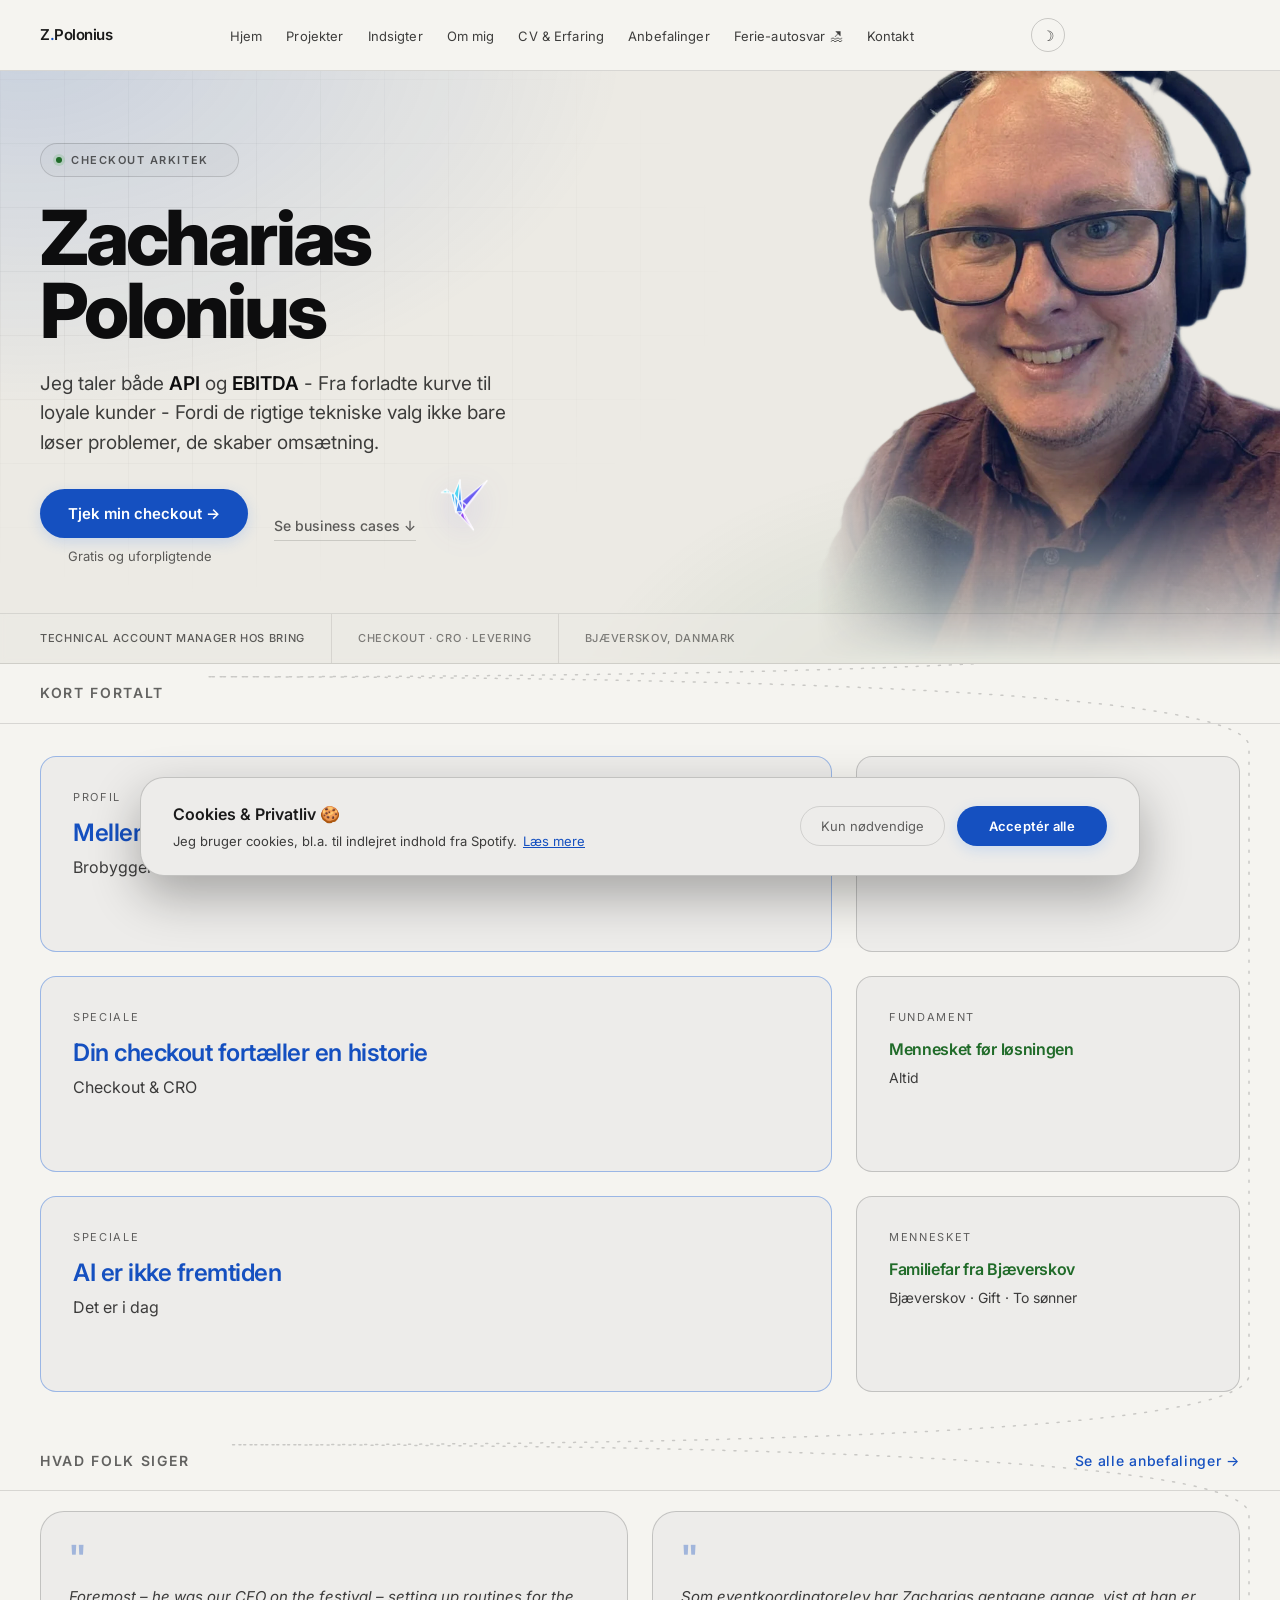
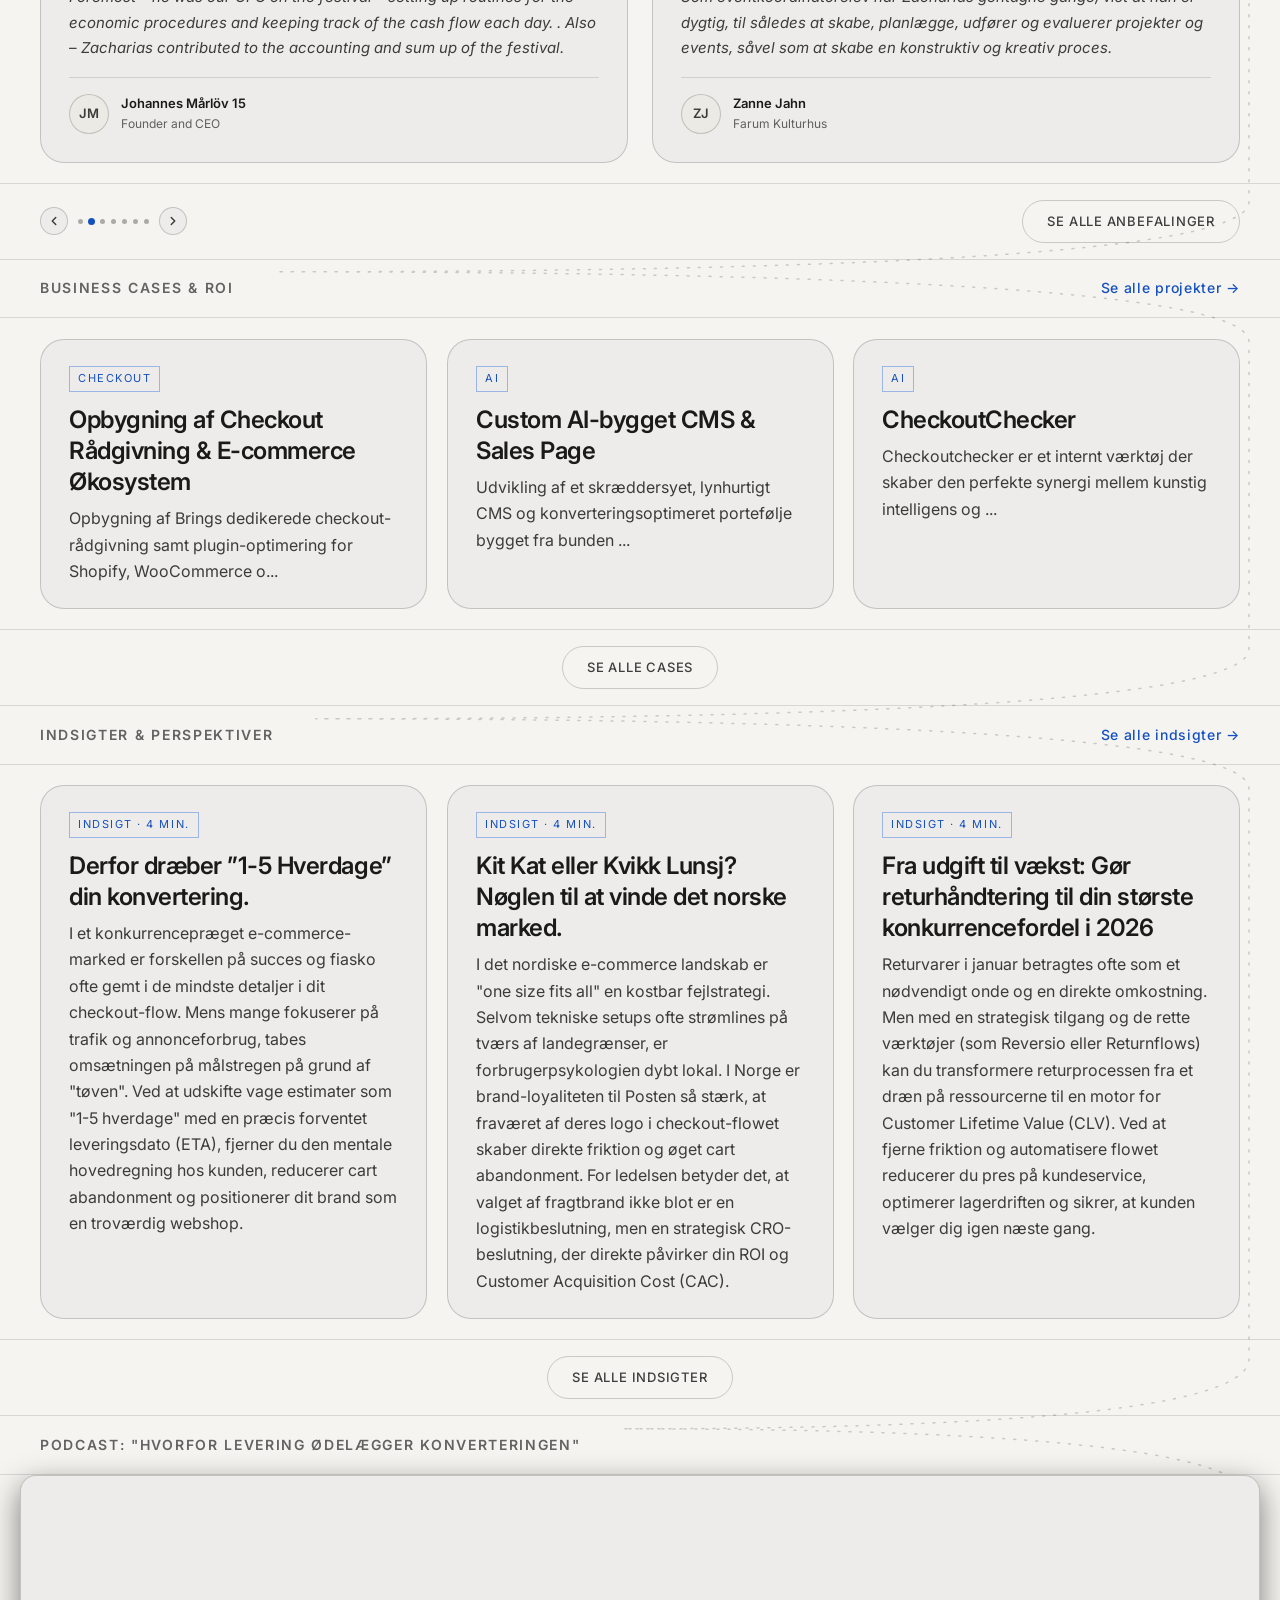
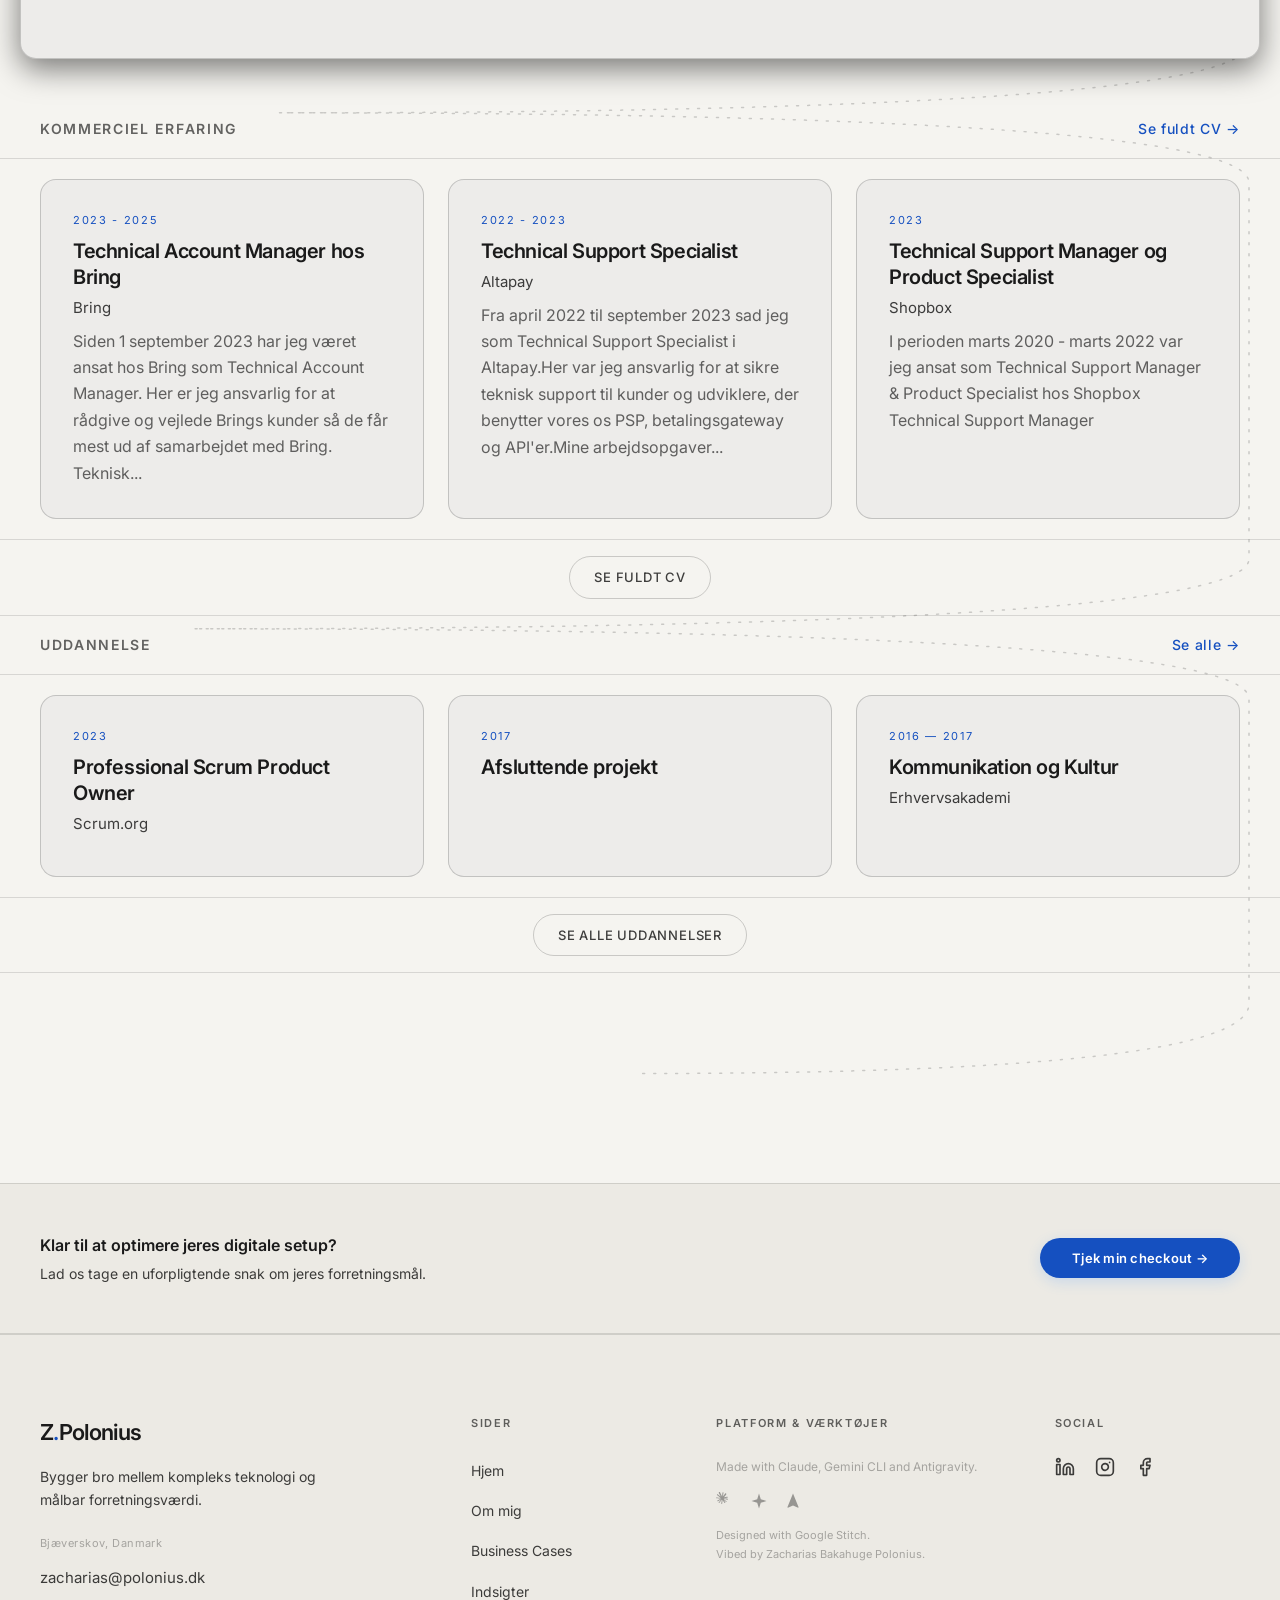
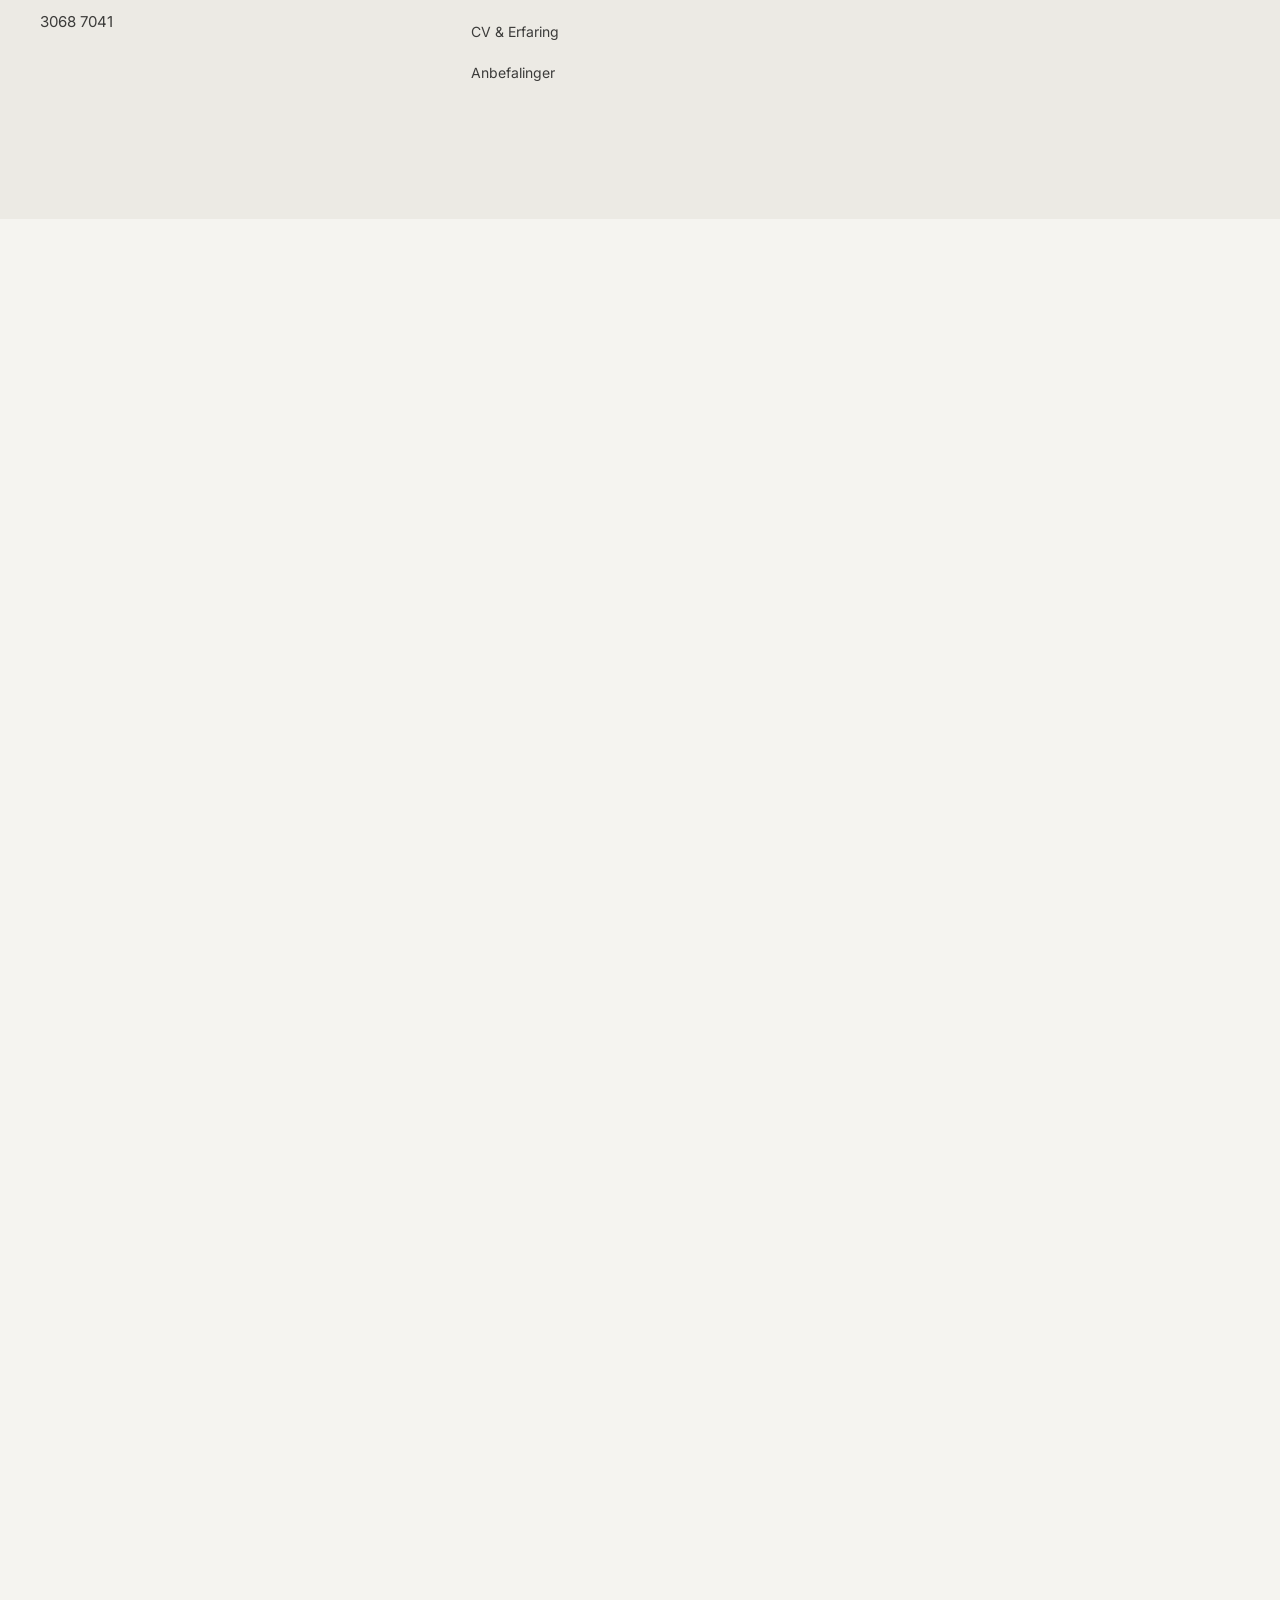
==== index.html @ d99a6f3a "Merge pull request #11 from Zpolonius/ccr-db9994ed-nepshz-roadmap-beslutninger Apply roadmap decisio" ====
<!DOCTYPE html>
<html lang="da">
<head>
  <meta charset="UTF-8">
  <meta name="viewport" content="width=device-width, initial-scale=1.0">
  <meta name="robots" content="index, follow, max-image-preview:large, max-snippet:-1, max-video-preview:-1">
  <title>Zacharias Polonius — Technical Account Manager hos Bring | Checkout-optimering</title>
  <meta name="description" content="Zacharias Polonius er Technical Account Manager hos Bring og specialist i checkout-optimering. Jeg hjælper e-commerce virksomheder med at øge konverteringen gennem data og AI.">

  <!-- Open Graph -->
  <meta property="og:type" content="website">
  <meta property="og:url" content="https://zpolonius.dk/">
  <meta property="og:title" content="Zacharias Polonius — Technical Account Manager hos Bring">
  <meta property="og:description" content="Specialist i checkout-optimering og AI-drevet kundesucces. Se mine business cases og indsigter.">
  <meta property="og:image" content="https://zpolonius.dk/assets/cover.webp">

  <!-- Twitter -->
  <meta name="twitter:card" content="summary_large_image">
  <meta name="twitter:title" content="Zacharias Polonius — Technical Account Manager hos Bring">
  <meta name="twitter:description" content="Specialist i checkout-optimering og AI-drevet kundesucces.">
  <meta name="twitter:image" content="https://zpolonius.dk/assets/cover.webp">
  
  <link rel="canonical" href="https://zpolonius.dk/">

   <!-- Favicons -->
  <link rel="icon" type="image/png" href="/favicon-96x96.png" sizes="96x96" />
  <link rel="icon" type="image/svg+xml" href="/favicon.svg" />
  <link rel="shortcut icon" href="/favicon.ico" />
  <link rel="apple-touch-icon" sizes="180x180" href="/apple-touch-icon.png" />
  <link rel="manifest" href="/site.webmanifest" />

 
  <!-- Structured Data -->
  <script type="application/ld+json">
  {
    "@context": "https://schema.org",
    "@type": "ProfilePage",
    "url": "https://zpolonius.dk/",
    "mainEntity": {
      "@type": "Person",
      "@id": "https://zpolonius.dk/#person",
      "name": "Zacharias Polonius",
      "alternateName": "Zacharias Polonius",
      "url": "https://zpolonius.dk/",
      "jobTitle": "Technical Account Manager",
      "email": "zacharias@polonius.dk",
      "telephone": "+4530687041",
      "description": "Technical Account Manager hos Bring og specialist i checkout-optimering. Bygger bro mellem kompleks teknologi og målbar forretningsværdi og hjælper e-commerce virksomheder med at øge konverteringen gennem data og AI.",
      "image": "https://zpolonius.dk/assets/photo/image-jpeg-edited.jpg",
      "worksFor": {
        "@type": "Organization",
        "name": "Bring",
        "url": "https://www.bring.dk/"
      },
      "address": {
        "@type": "PostalAddress",
        "addressLocality": "Bjæverskov",
        "addressCountry": "DK"
      },
      "nationality": "Danish",
      "knowsLanguage": ["da", "en"],
      "knowsAbout": [
        "Checkout-optimering",
        "Konverteringsoptimering (CRO)",
        "E-commerce",
        "Technical Account Management",
        "AI-drevet kundesucces",
        "Teknisk support",
        "Levering og logistik i e-commerce"
      ],
      "alumniOf": {
        "@type": "EducationalOrganization",
        "name": "Cphbusiness (Copenhagen Business Academy)"
      },
      "sameAs": [
        "https://www.linkedin.com/in/zpolonius/",
        "https://github.com/zpolonius",
        "https://www.instagram.com/zackp91/",
        "https://www.facebook.com/zpolonius"
      ]
    }
  }
  </script>

  <!-- Resource Prioritization -->
  <link rel="preload" href="https://fonts.googleapis.com/css2?family=Inter:wght@400;500;600;700&display=swap" as="style">
  <link rel="preload" href="css/style.css?v=1.3.0" as="style">

  <!-- Preconnect for faster font loading -->
  <link rel="preconnect" href="https://fonts.googleapis.com">
  <link rel="preconnect" href="https://fonts.gstatic.com" crossorigin>
  <link href="https://fonts.googleapis.com/css2?family=Inter:wght@400;500;600;700&display=swap" rel="stylesheet">

  <link rel="stylesheet" href="css/style.css?v=1.3.0">
  <style>
    /* ---- HERO ----
       Fuldbredde-hero med fritlagt portræt. Tekstsøjlen har sit eget felt til
       venstre, og figuren fader ud i en maske ved 24% — derfor er der ingen
       scrim hen over overskriften, og ingen kontrastrisiko i nogen af temaerne.
       Farverne ligger som lokale tokens, så hero'en følger sidens theme-toggle. */
    .hero {
      /* Mørkt tema (default) */
      --hero-ground:  #0c0c0c;
      --hero-ink:     #ffffff;
      --hero-body:    rgba(255,255,255,0.84);
      --hero-muted:   rgba(255,255,255,0.66);
      --hero-faint:   rgba(255,255,255,0.44);
      --hero-line:    rgba(255,255,255,0.08);
      --hero-line-md: rgba(255,255,255,0.14);
      --hero-chip:    rgba(255,255,255,0.03);
      --hero-grid:    rgba(255,255,255,0.05);
      --hero-glow-b:  rgba(59,130,246,0.34);
      --hero-glow-g:  rgba(65,164,71,0.16);
      --hero-veil:    rgba(12,12,12,0.55);
      --hero-figure-filter: none;

      position: relative;
      isolation: isolate;
      overflow: hidden;
      min-height: 556px;
      display: flex;
      flex-direction: column;
      justify-content: center;
      padding: 72px 40px 0;
      background: var(--hero-ground);
      border-bottom: 0.5px solid var(--border);
    }
    [data-theme="light"] .hero {
      --hero-ground:  #eceae4;
      --hero-ink:     #0d0d0e;
      --hero-body:    rgba(0,0,0,0.74);
      --hero-muted:   rgba(0,0,0,0.62);
      --hero-faint:   rgba(0,0,0,0.48);
      --hero-line:    rgba(0,0,0,0.09);
      --hero-line-md: rgba(0,0,0,0.14);
      --hero-chip:    rgba(0,0,0,0.02);
      --hero-grid:    rgba(0,0,0,0.055);
      --hero-glow-b:  rgba(21,80,192,0.16);
      --hero-glow-g:  rgba(32,107,41,0.13);
      --hero-veil:    rgba(236,234,228,0.55);
      --hero-figure-filter: saturate(1.08) contrast(1.02);
    }
    @media (prefers-color-scheme: light) {
      :root:not([data-theme="dark"]) .hero {
        --hero-ground:  #eceae4;
        --hero-ink:     #0d0d0e;
        --hero-body:    rgba(0,0,0,0.74);
        --hero-muted:   rgba(0,0,0,0.62);
        --hero-faint:   rgba(0,0,0,0.48);
        --hero-line:    rgba(0,0,0,0.09);
        --hero-line-md: rgba(0,0,0,0.14);
        --hero-chip:    rgba(0,0,0,0.02);
        --hero-grid:    rgba(0,0,0,0.055);
        --hero-glow-b:  rgba(21,80,192,0.16);
        --hero-glow-g:  rgba(32,107,41,0.13);
        --hero-veil:    rgba(236,234,228,0.55);
        --hero-figure-filter: saturate(1.08) contrast(1.02);
      }
    }

    /* Baggrund: to gradienter + et maskeret gitter. Laget er højere end
       hero'en, så parallax-forskydningen aldrig blotter en kant. */
    .hero-bg {
      position: absolute;
      left: 0; right: 0;
      top: -120px;
      height: calc(100% + 240px);
      z-index: 0;
      pointer-events: none;
      will-change: transform;
    }
    .hero-bg::before {
      content: "";
      position: absolute;
      inset: 0;
      background:
        radial-gradient(1000px 620px at 2% 11%, var(--hero-glow-b), transparent 60%),
        radial-gradient(620px 460px at 74% 96%, var(--hero-glow-g), transparent 62%);
    }
    .hero-bg::after {
      content: "";
      position: absolute;
      inset: 0;
      background-image:
        linear-gradient(var(--hero-grid) 1px, transparent 1px),
        linear-gradient(90deg, var(--hero-grid) 1px, transparent 1px);
      background-size: 64px 64px;
      -webkit-mask-image: radial-gradient(720px 440px at 16% 39%, #000, transparent 74%);
      mask-image: radial-gradient(720px 440px at 16% 39%, #000, transparent 74%);
    }

    /* Figuren: maskeret mod venstre, så teksten aldrig rører ansigtet, og
       blødt opløst mod hero'ens gulv, så busten ikke får en hård underkant. */
    .hero-figure {
      position: absolute;
      right: -2%;
      bottom: 0;
      height: 116%;
      width: auto;
      z-index: 2;
      pointer-events: none;
      user-select: none;
      filter: var(--hero-figure-filter);
      -webkit-mask-image:
        linear-gradient(90deg, transparent 0%, #000 24%),
        linear-gradient(180deg, #000 0%, #000 74%, transparent 99.5%);
      mask-image:
        linear-gradient(90deg, transparent 0%, #000 24%),
        linear-gradient(180deg, #000 0%, #000 74%, transparent 99.5%);
      -webkit-mask-composite: source-in;
      mask-composite: intersect;
    }

    .hero-copy {
      position: relative;
      z-index: 3;
      max-width: min(54%, 640px);
      padding-bottom: 96px;
    }

    /* ---- HERO ENTRÉ-SEKVENS ----
       Hvert element lander forskudt for en filmisk åbning. */
    @keyframes heroIn {
      from { opacity: 0; transform: translateY(22px); }
      to   { opacity: 1; transform: none; }
    }
    .hero-stagger > * {
      opacity: 0;
      animation: heroIn 0.7s cubic-bezier(0.16, 1, 0.3, 1) forwards;
      will-change: opacity, transform;
    }
    .hero-stagger > *:nth-child(1) { animation-delay: 0.10s; }
    .hero-stagger > *:nth-child(2) { animation-delay: 0.22s; }
    .hero-stagger > *:nth-child(3) { animation-delay: 0.34s; }
    .hero-stagger > *:nth-child(4) { animation-delay: 0.46s; }
    .hero-stagger > *:nth-child(5) { animation-delay: 0.58s; }

    /* Eyebrow-pillen er skrivemaskinens plads: grøn prik + de korte roller.
       min-width holder pillens højre kant i ro mens teksten skrives. */
    .hero-eyebrow {
      display: inline-flex;
      align-items: center;
      gap: 9px;
      margin: 0 0 24px;
      font-size: var(--fs-label);
      font-weight: 600;
      letter-spacing: 0.14em;
      text-transform: uppercase;
      color: var(--hero-muted);
      border: 1px solid var(--hero-line-md);
      padding: 7px 15px;
      border-radius: 100px;
      background: var(--hero-chip);
    }
    .hero-eyebrow-dot {
      width: 6px; height: 6px;
      border-radius: 50%;
      background: var(--green);
      flex: none;
      box-shadow: 0 0 0 3px rgba(65,164,71,0.18);
    }
    /* min-width svarer til den bredeste af de korte roller, så pillens højre
       kant står helt i ro mens skrivemaskinen kører. */
    .hero-roles { display: inline-block; min-width: 152px; }
    /* Usynligt tegn: holder pillens linjehøjde, når skrivemaskinen har
       slettet al tekst. Ellers falder pillen sammen, og hele hero'en
       hopper 7px ved hvert rolleskift. */
    .hero-roles::after { content: "\200b"; }

    .hero .hero-name {
      font-size: clamp(38px, 6.4vw, 76px);
      font-weight: 800;
      letter-spacing: -0.042em;
      line-height: 0.96;
      margin: 0 0 22px;
      color: var(--hero-ink);
      text-wrap: balance;
    }
    .hero-pitch {
      font-size: 19px;
      line-height: 1.55;
      color: var(--hero-body);
      margin: 0 0 32px;
      max-width: 40ch;
      text-wrap: pretty;
    }
    .hero-pitch em { font-style: normal; font-weight: 600; color: var(--hero-ink); }

    .hero-actions { display: flex; align-items: center; gap: 26px; flex-wrap: wrap; }
    /* Knap + "Gratis og uforpligtende" lige under den. "Gratis" står her i
       stedet for i knapteksten, så knappen holder sig på én linje ned til 320px. */
    .hero-cta { display: flex; flex-direction: column; align-items: flex-start; gap: 8px; }
    .hero-cta-note { font-size: 13px; color: var(--hero-muted); padding-left: 28px; }
    .hero-btn-primary {
      display: inline-flex;
      align-items: center;
      gap: 10px;
      background: var(--blue-solid);
      color: #fff;
      border: none;
      border-radius: 100px;
      padding: 15px 28px;
      font-size: 15px;
      font-weight: 600;
      font-family: var(--font);
      transition: transform 0.18s ease, background 0.18s ease, box-shadow 0.18s ease;
      box-shadow: 0 4px 14px rgba(59, 130, 246, 0.20);
    }
    .hero-btn-primary:hover {
      background: var(--blue-solid-hover);
      transform: translateY(-1px);
      box-shadow: 0 6px 20px rgba(59, 130, 246, 0.4), 0 0 10px rgba(59, 130, 246, 0.2);
    }
    /* Subtil "breathing" glow der trækker øjet mod den primære handling */
    @media (prefers-reduced-motion: no-preference) {
      @keyframes ctaGlow {
        0%, 100% { box-shadow: 0 4px 14px rgba(59, 130, 246, 0.20); }
        50%      { box-shadow: 0 4px 22px rgba(59, 130, 246, 0.45); }
      }
      .hero-btn-primary { animation: ctaGlow 3.2s ease-in-out infinite; }
    }
    .hero-btn-primary:hover { animation: none; } /* hover-glow overtager */
    .hero-btn-secondary {
      background: transparent;
      color: var(--hero-muted);
      border: none;
      border-bottom: 1px solid var(--hero-line-md);
      border-radius: 0;
      padding: 0 0 3px;
      font-size: 14px;
      font-weight: 500;
      transition: color 0.2s, border-color 0.2s;
    }
    .hero-btn-secondary:hover { color: var(--hero-ink); border-bottom-color: var(--blue); }

    /* Metarækken løber hele vejen ud og figuren står foran den — det giver
       dybde uden at sætte overskriften på spil. Første felt er skrivemaskinens
       andet hjem (de lange roller) og får den plads der er tilovers, så de
       øvrige felter ikke flytter sig mens teksten skrives. */
    .hero-meta {
      position: absolute;
      left: 0; right: 0; bottom: 0;
      z-index: 1;
      display: flex;
      align-items: stretch;
      border-top: 1px solid var(--hero-line);
      font-size: var(--fs-label);
      letter-spacing: 0.06em;
      text-transform: uppercase;
      font-weight: 500;
      color: var(--hero-faint);
      background: var(--hero-veil);
      backdrop-filter: blur(3px);
    }
    .hero-meta span {
      flex: none;
      padding: 16px 26px;
      border-right: 1px solid var(--hero-line);
      white-space: nowrap;
    }
    .hero-meta span:first-child {
      padding-left: 40px;
      color: var(--hero-muted);
    }
    .hero-meta span:last-child { border-right: none; }

    .hero .scroll-hint { bottom: 76px; color: var(--hero-faint); opacity: 1; z-index: 4; }

    /* ---- HERO RESPONSIV ----
       Fire trin: metarækken skæres ned fra højre, tekstsøjlen får hele bredden
       ved 820px, og figuren lægger sig ud i højre kant som et tonet motiv. */
    /* Metarækken skæres ned fra højre efterhånden som bredden forsvinder.
       Det sidste synlige felt får fjernet sin skillelinje, så der ikke står en
       løs lodret streg tilbage midt i rækken. */
    @media (max-width: 1000px) {
      .hero-meta span:nth-child(3) { display: none; }
      .hero-meta span:nth-child(2) { border-right: none; }
    }
    @media (max-width: 560px) {
      .hero-meta span:nth-child(2) { display: none; }
      .hero-meta span:first-child { border-right: none; }
    }
    @media (max-width: 1000px) {
      .hero { padding: 60px 32px 0; min-height: 500px; }
      .hero-copy { max-width: 64%; }
      .hero-figure { right: -8%; height: 110%; }
      .hero-meta span:first-child { padding-left: 32px; }
    }
    @media (max-width: 820px) {
      .hero { padding: 52px 24px 0; min-height: 470px; }
      .hero-copy { max-width: none; padding-bottom: 92px; }
      .hero-pitch { max-width: none; font-size: 18px; }
      .hero .hero-name { letter-spacing: -0.035em; }
      .hero-figure {
        right: -22%;
        height: 98%;
        opacity: 0.32;
        -webkit-mask-image:
          linear-gradient(90deg, transparent 2%, #000 46%),
          linear-gradient(180deg, #000 0%, #000 70%, transparent 99.5%);
        mask-image:
          linear-gradient(90deg, transparent 2%, #000 46%),
          linear-gradient(180deg, #000 0%, #000 70%, transparent 99.5%);
        -webkit-mask-composite: source-in;
        mask-composite: intersect;
      }
      .hero-meta span:first-child { padding-left: 24px; }
    }
    @media (max-width: 560px) {
      .hero { padding: 40px 20px 0; min-height: 0; }
      .hero-copy { padding-bottom: 88px; }
      .hero-eyebrow { font-size: var(--fs-label); letter-spacing: 0.11em; padding: 6px 12px; margin-bottom: 20px; }
      .hero-roles { min-width: 134px; }
      .hero .hero-name { font-size: clamp(34px, 11vw, 46px); line-height: 1; }
      .hero-pitch { font-size: 17px; margin-bottom: 26px; }
      .hero-actions { gap: 18px; }
      .hero-cta { width: 100%; align-items: center; }
      .hero-cta-note { padding-left: 0; }
      .hero-btn-primary { padding: 14px 22px; font-size: 14px; width: 100%; justify-content: center; }
      .hero-btn-secondary { font-size: 13px; }
      /* På telefon er hero'en høj, fordi teksten ombrydes — en højde-baseret
         figur ville fylde hele bredden og lægge ansigtet bag brødteksten.
         Her styres den på bredden i stedet og bliver et tonet motiv i kanten. */
      .hero-figure {
        right: -16%;
        width: 78%;
        height: auto;
        opacity: 0.22;
        -webkit-mask-image:
          linear-gradient(90deg, transparent 10%, #000 72%),
          linear-gradient(180deg, #000 0%, #000 68%, transparent 99.5%);
        mask-image:
          linear-gradient(90deg, transparent 10%, #000 72%),
          linear-gradient(180deg, #000 0%, #000 68%, transparent 99.5%);
        -webkit-mask-composite: source-in;
        mask-composite: intersect;
      }
      .hero-meta span { padding: 14px 20px; font-size: var(--fs-label); }
      .hero .scroll-hint { display: none; }
    }

    /* ---- BENTO ---- */
    /* CSS flyttet til style.css for konsistens */

    /* ---- BENTO DETAIL HERO ---- */
    .detail-panel {
      display: none;
      border-bottom: 0.5px solid var(--border);
      background: var(--bg-card);
    }
    .detail-panel.active { display: block; }
    .detail-inner {
      padding: 36px 40px;
      display: grid;
      grid-template-columns: 1fr 320px;
      gap: 40px;
      align-items: start;
    }
    .detail-tag {
      display: inline-block;
      font-size: var(--fs-label);
      letter-spacing: 0.15em;
      text-transform: uppercase;
      padding: 3px 8px;
      margin-bottom: 14px;
      border: 0.5px solid var(--border-blue);
      color: var(--blue);
    }
    .detail-title {
      font-size: 26px;
      font-weight: 700;
      letter-spacing: -0.03em;
      color: var(--text);
      margin-bottom: 12px;
      line-height: 1.1;
    }
    .detail-desc {
      font-size: 13px;
      color: var(--text-muted);
      line-height: 1.75;
      margin-bottom: 22px;
    }
    .detail-actions { display: flex; gap: 10px; }
    .detail-btn {
      background: var(--blue-solid);
      color: #fff;
      border: none;
      padding: 9px 18px;
      font-size: 12px;
      font-weight: 500;
      transition: background 0.2s;
    }
    .detail-btn:hover { background: var(--blue-solid-hover); }
    .detail-close {
      background: transparent;
      color: var(--text-muted);
      border: 0.5px solid var(--border-md);
      padding: 9px 18px;
      font-size: 12px;
      transition: all 0.2s;
    }
    .detail-close:hover { color: var(--text); border-color: var(--border-md); background: rgba(0,0,0,0.05); }
    .detail-meta { display: flex; flex-direction: column; }
    .detail-row {
      display: flex;
      gap: 12px;
      padding: 12px 0;
      border-bottom: 0.5px solid var(--border);
      align-items: baseline;
    }
    .detail-row:last-child { border-bottom: none; }
    .detail-key {
      font-size: var(--fs-label);
      letter-spacing: 0.1em;
      text-transform: uppercase;
      color: var(--text-faint);
      min-width: 80px;
      flex-shrink: 0;
    }
    .detail-val { font-size: 13px; color: var(--text-muted); line-height: 1.5; }

    /* ---- PROJECTS ---- */
    .proj-grid {
      display: grid;
      grid-template-columns: repeat(3, 1fr);
      gap: 20px;
      padding: 20px 40px;
    }
    .proj-card {
      padding: 0;
      border: 0.5px solid var(--border-md);
      border-radius: var(--radius-lg);
      overflow: hidden;
      background: var(--bg-card);
      transition: all 0.3s cubic-bezier(0.16, 1, 0.3, 1);
      position: relative;
      display: flex;
      flex-direction: column;
    }
    .proj-card:hover {
      transform: translateY(-5px);
      box-shadow: 0 15px 40px rgba(0,0,0,0.2);
      background: rgba(255,255,255,0.05);
    }
    .proj-card-img-wrap {
      width: 100%;
      height: 180px;
      overflow: hidden;
      background: var(--bg-card);
      border-bottom: 0.5px solid var(--border);
    }
    .proj-card-img {
      width: 100%;
      height: 100%;
      object-fit: cover;
      transition: transform 0.5s ease;
    }
    .proj-card:hover .proj-card-img {
      transform: scale(1.05);
    }
    .proj-card-body {
      padding: 24px 28px;
    }
    .proj-tag { margin-bottom: 12px; }
    .proj-title {
      font-size: 24px;
      font-weight: 600;
      color: var(--text);
      letter-spacing: -0.02em;
      margin-bottom: 8px;
      line-height: 1.3;
    }
    .proj-desc {
      font-size: 16px;
      color: var(--text-muted);
      line-height: 1.65;
    }
    .proj-arrow {
      position: absolute;
      bottom: 16px; right: 20px;
      font-size: 14px;
      color: var(--blue);
    }

    /* ---- CV STRIP ---- */
    .cv-strip {
      display: grid;
      grid-template-columns: repeat(3, 1fr);
      gap: 24px;
      padding: 20px 40px;
    }
    .cv-item {
      padding: 32px 32px;
      border: 0.5px solid var(--border-md);
      border-radius: 16px;
      background: var(--bg-card);
      display: block;
      transition: all 0.3s cubic-bezier(0.16, 1, 0.3, 1);
    }
    .cv-item:hover {
      transform: translateY(-4px);
      box-shadow: 0 15px 40px rgba(0,0,0,0.2);
      background: rgba(255,255,255,0.05);
    }
    .cv-year { font-size: var(--fs-label); color: var(--blue); letter-spacing: 0.15em; text-transform: uppercase; margin-bottom: 8px; }
    .cv-role { font-size: 20px; font-weight: 600; color: var(--text); letter-spacing: -0.02em; margin-bottom: 6px; line-height: 1.3; }
    .cv-company { font-size: 15px; color: var(--text-muted); margin-bottom: 8px; }
    .cv-desc { font-size: 16px; color: var(--text-faint); line-height: 1.65; }


    @media (max-width: 768px) {
      html {
        scroll-snap-type: y proximity;
        scroll-padding-top: 60px;
      }
      section, #projectsSection, #cvSection, #recSection, #mediaSection, #blogSection, .footer {
        scroll-snap-align: start;
      }
      .nav-btn { display: none; } /* Skjul kontakt-knap i header på mobil */
      .nav-hamburger { 
        display: flex; 
        color: var(--text); 
        border-color: var(--border-md);
        z-index: 100;
      }
      .nav-right { gap: 12px; }

      /* 1-COLUMN LAYOUTS FOR PROJECTS */
      .proj-grid {
        grid-template-columns: 1fr;
        gap: 16px;
        padding: 20px;
      }
      .proj-card {
        border-radius: 16px;
        border: 0.5px solid var(--border-md);
        background: var(--bg-card);
      }
      .cv-strip {
        grid-template-columns: 1fr;
        margin: 0; /* style.css' mobil-"bleed" (-20px) stak ud over skærmkanten her */
      }
      .cv-item {
        border-right: none;
      }
      .proj-card-img-wrap { height: 220px; }
    }

    /* ---- SCROLL HINT ---- */
    .scroll-hint {
      position: absolute;
      bottom: 24px;
      left: 50%;
      transform: translateX(-50%);
      display: flex;
      flex-direction: column;
      align-items: center;
      gap: 8px;
      color: #fff;
      opacity: 0.6;
      animation: bounce 2s infinite;
      pointer-events: none;
      z-index: 10;
    }
    .scroll-hint-line { width: 1px; height: 30px; background: currentColor; }
    @keyframes fadeUp {
      from { opacity: 0; transform: translateY(8px); }
      to   { opacity: 1; transform: translateY(0); }
    }
    .fade-up   { animation: fadeUp 0.5s ease forwards; will-change: opacity, transform; }
    .rec-grid {
      display: grid;
      grid-template-columns: repeat(2, 1fr);
      gap: 24px;
      padding: 20px 40px;
      transition: opacity 0.25s ease;
    }
    .rec-nav { display: flex; align-items: center; gap: 10px; }
    .rec-nav-arrow {
      width: 28px; height: 28px;
      border-radius: 50%;
      border: 0.5px solid var(--border-md);
      background: var(--bg-card);
      color: var(--text-muted);
      display: flex; align-items: center; justify-content: center;
      cursor: pointer;
      transition: all 0.2s;
      flex-shrink: 0;
    }
    .rec-nav-arrow:hover { border-color: var(--blue); color: var(--blue); }
    .rec-dots { display: flex; gap: 6px; align-items: center; }
    .rec-dot {
      width: 5px; height: 5px;
      border-radius: 50%;
      background: var(--text-ghost);
      cursor: pointer;
      transition: all 0.2s;
    }
    .rec-dot.active { background: var(--blue); transform: scale(1.4); }
    .rec-card {
      background: var(--bg-card);
      border: 0.5px solid var(--border-md);
      border-radius: var(--radius-lg);
      padding: 28px;
      display: flex;
      flex-direction: column;
      gap: 16px;
      transition: all 0.3s cubic-bezier(0.16, 1, 0.3, 1);
      text-decoration: none;
    }
    .rec-card:hover {
      transform: translateY(-4px);
      box-shadow: 0 15px 40px rgba(0,0,0,0.15);
      border-color: var(--border-blue);
    }
    .rec-card-mark {
      font-size: 36px;
      color: var(--blue);
      font-weight: 700;
      line-height: 1;
      opacity: 0.35;
      margin-bottom: -8px;
    }
    .rec-card-quote {
      font-size: 15px;
      color: var(--text-muted);
      font-style: italic;
      line-height: 1.7;
      flex: 1;
      display: -webkit-box;
      -webkit-line-clamp: 5;
      -webkit-box-orient: vertical;
      overflow: hidden;
    }
    .rec-card-person {
      display: flex;
      align-items: center;
      gap: 12px;
      padding-top: 16px;
      border-top: 0.5px solid var(--border);
    }
    .rec-card-avatar {
      width: 40px; height: 40px;
      border-radius: 50%;
      object-fit: cover;
      flex-shrink: 0;
      border: 1.5px solid var(--border-md);
    }
    .rec-card-avatar-fallback {
      width: 40px; height: 40px;
      border-radius: 50%;
      background: var(--bg-deep);
      border: 1.5px solid var(--border-md);
      display: flex; align-items: center; justify-content: center;
      font-size: 13px; font-weight: 600; color: var(--text-muted);
      flex-shrink: 0;
    }
    .rec-card-name {
      font-size: 13px;
      font-weight: 600;
      color: var(--text);
      line-height: 1.3;
    }
    .rec-card-role {
      font-size: 12px;
      color: var(--text-faint);
      margin-top: 2px;
    }
    @media (max-width: 768px) {
      .rec-grid {
        grid-template-columns: 1fr;
        padding: 20px;
        gap: 16px;
        margin: 0; /* se .cv-strip: forsiden har ingen 20px-padding at "bleede" ud af */
      }
    }

    /* ---- CTA ---- */    .cta-bar {
      display: flex;
      align-items: center;
      justify-content: space-between;
      padding: 32px 40px;
      border-bottom: 0.5px solid var(--border);
    }
    .cta-text { font-size: 14px; color: var(--text-muted); line-height: 1.6; max-width: 480px; }
    .cta-text strong { color: var(--text); font-weight: 500; }
  </style>
</head>
<body>

  <!-- SHARED WIDGETS -->
  <header id="global-header"></header>
  <div id="global-menu"></div>
  <div id="global-contact"></div>
  <nav id="global-bottom-nav"></nav>
  <div id="global-floating-cta"></div>

  <!-- HERO -->
  <main>
  <section class="hero">
    <div class="hero-bg" aria-hidden="true"></div>
    <!-- Figuren er dekorativ: navnet står i <h1> ved siden af, så et alt-tekst
         her ville få skærmlæsere til at læse det to gange. -->
    <img
      class="hero-figure"
      src="assets/figure.webp"
      alt=""
      aria-hidden="true"
      width="818"
      height="1150"
      fetchpriority="high"
      decoding="async"
    />
    <div class="hero-copy">
      <div class="hero-stagger">
        <p class="hero-eyebrow">
          <span class="hero-eyebrow-dot" aria-hidden="true"></span>
          <span class="hero-roles">Checkout Arkitekt</span>
        </p>
        <h1 class="hero-name" id="heroName">Zacharias<br>Polonius</h1>
        <p class="hero-pitch">Jeg taler både <em>API</em> og <em>EBITDA</em> — fra forladte kurve til loyale kunder, fordi de rigtige tekniske valg ikke bare løser problemer, de skaber omsætning.</p>
        <div class="hero-actions">
          <div class="hero-cta">
            <button class="hero-btn-primary" data-contact>Tjek min checkout →</button>
            <span class="hero-cta-note">Gratis og uforpligtende</span>
          </div>
          <a href="#projectsSection" class="hero-btn-secondary">Se business cases ↓</a>
        </div>
      </div>
    </div>
    <div class="scroll-hint" aria-hidden="true">
      <div class="scroll-hint-line"></div>
    </div>
    <div class="hero-meta">
      <span>Technical Account Manager hos Bring</span>
      <span>Checkout · CRO · Levering</span>
      <span>Bjæverskov, Danmark</span>
    </div>
  </section>

  <!-- BENTO GRID — synlig H2 over profilkortene (roadmap N3) -->
  <section class="bento-section" aria-labelledby="bentoTitle">
  <div class="section-header"><h2 class="section-title" id="bentoTitle">Kort fortalt</h2></div>
  <div class="bento-grid" id="bentoGrid">
    <div class="bento-cell" style="height: 180px; background: var(--bg-card); opacity: 0.5;"></div>
    <div class="bento-cell" style="height: 180px; background: var(--bg-card); opacity: 0.5;"></div>
    <div class="bento-cell" style="height: 180px; background: var(--bg-card); opacity: 0.5;"></div>
  </div>
  </section>

  <!-- ANBEFALINGER -->
  <div id="recSection" style="min-height: 300px;" data-reveal>
    <div class="section-header">
      <h2 class="section-title">Hvad folk siger</h2>
      <a href="recommendations" class="section-link">Se alle anbefalinger →</a>
    </div>
    <div class="rec-grid" id="recGrid">
      <div class="rec-card" style="height: 200px; opacity: 0.3;"></div>
      <div class="rec-card" style="height: 200px; opacity: 0.3;"></div>
    </div>
    <div class="section-footer" style="justify-content:space-between; gap:16px;">
      <div class="rec-nav">
        <button class="rec-nav-arrow" id="recPrev" aria-label="Forrige">
          <svg width="14" height="14" viewBox="0 0 24 24" fill="none" stroke="currentColor" stroke-width="2.5" stroke-linecap="round" stroke-linejoin="round"><path d="M15 18l-6-6 6-6"/></svg>
        </button>
        <div class="rec-dots" id="recDots"></div>
        <button class="rec-nav-arrow" id="recNext" aria-label="Næste">
          <svg width="14" height="14" viewBox="0 0 24 24" fill="none" stroke="currentColor" stroke-width="2.5" stroke-linecap="round" stroke-linejoin="round"><path d="M9 18l6-6-6-6"/></svg>
        </button>
      </div>
      <a href="recommendations" class="btn-outline">Se alle anbefalinger</a>
    </div>
  </div>

  <!-- PROJEKTER -->
  <div id="projectsSection">
    <div class="section-header" data-reveal>
      <h2 class="section-title">Business Cases & ROI</h2>
      <a href="projects" class="section-link">Se alle projekter →</a>
    </div>
    <div class="proj-grid" id="featuredProjects" data-reveal-stagger>
      <!-- Rendered dynamically -->
    </div>
    <div class="section-footer">
      <a href="projects" class="btn-outline">Se alle cases</a>
    </div>
  </div>

  <!-- INDSIGTER (BLOG) -->
  <div id="blogSection">
    <div class="section-header" data-reveal>
      <h2 class="section-title">Indsigter & Perspektiver</h2>
      <a href="insights" class="section-link">Se alle indsigter →</a>
    </div>
    <div class="proj-grid" id="blogGrid" data-reveal-stagger>
      <!-- Udfyldes af JS -->
    </div>
    <div class="section-footer">
      <a href="insights" class="btn-outline">Se alle indsigter</a>
    </div>
  </div>

  <!-- PODCAST / INDSIGTER -->
  <div id="mediaSection" data-reveal>
    <div class="section-header">
      <h2 class="section-title">Podcast: "Hvorfor levering ødelægger konverteringen"</h2>
    </div>
    <div class="media-container" style="background: var(--bg-card); border: 0.5px solid var(--border-md); padding: 16px; border-radius: 16px; box-shadow: 0 10px 30px rgba(0,0,0,0.5); margin: 0 20px 40px 20px; transition: border-color 0.3s; min-height: 184px;">
      <div class="deferred-content" data-type="spotify" data-src="https://open.spotify.com/embed/episode/1IMoB5xodoIzsVIgDosrv0?utm_source=generator&theme=0" data-title="Spotify Podcast Episode: Vibe Coding & AI">
        <!-- Injected by JS -->
      </div>
    </div>
  </div>

  <!-- CV STRIP -->
  <div id="cvSection">
    <div class="section-header">
      <h2 class="section-title">Kommerciel Erfaring</h2>
      <a href="cv" class="section-link">Se fuldt CV →</a>
      </div>
      <div class="cv-strip" id="featuredExperience" data-reveal-stagger>
      <!-- Rendered dynamically -->
      </div>
      <div class="section-footer">
      <a href="cv" class="btn-outline">Se fuldt CV</a>
    </div>
  </div>

  <!-- UDDANNELSE -->
  <div id="eduSection" style="display:none;">
    <div class="section-header">
      <h2 class="section-title">Uddannelse</h2>
      <a href="cv" class="section-link">Se alle →</a>
    </div>
    <div class="cv-strip" id="featuredEducation">
      <!-- Rendered dynamically -->
    </div>
    <div class="section-footer">
      <a href="cv" class="btn-outline">Se alle uddannelser</a>
    </div>
  </div>

  <!-- FRIVILLIGT ARBEJDE -->
  <div id="volSection" style="display:none;">
    <div class="section-header">
      <h2 class="section-title">Frivilligt arbejde</h2>
      <a href="projects" class="section-link">Se alle →</a>
    </div>
    <div class="cv-strip" id="featuredVolunteer">
      <!-- Rendered dynamically -->
    </div>
    <div class="section-footer">
      <a href="projects" class="btn-outline">Se alt frivilligt arbejde</a>
    </div>
  </div>
  </main>

  <!-- CENTRAL CTA BAR -->
  <div id="global-cta-bar"></div>

  <!-- SHARED FOOTER -->
  <footer id="global-footer" class="footer"></footer>

  <script src="https://cdnjs.cloudflare.com/ajax/libs/vanilla-tilt/1.8.0/vanilla-tilt.min.js"></script>
  <script src="js/main.js?v=1.3.0"></script>
  <script src="js/origami.js?v=1.0.2"></script>
  <script>
    // Sikkerheds-funktioner
    function esc(str) {
      if (!str) return '';
      const div = document.createElement('div');
      div.textContent = str;
      return div.innerHTML;
    }

    function stripHtml(html) {
      if (!html) return '';
      const div = document.createElement('div');
      div.innerHTML = html;
      return div.textContent || div.innerText || "";
    }

    // Load dynamic content
    loadContentData().then(data => {
      if (!data) return;

      // Hero
      if (data.hero) {
        const h = data.hero;
        const name = h.name || data.site.name || 'Zacharias Polonius';
        document.getElementById('heroName').innerHTML = name.replace(' ', '<br>');
        
        // Skrivemaskinen kører ét sted: eyebrow-pillen. Kun de korte roller
        // ruller, så pillens bredde ligger fast — lange sætninger ville få den
        // til at springe fra 150 til 520px ved hvert skift.
        const roles = (h.role || '').split('|').map(r => r.trim()).filter(Boolean);
        const pillRoles = roles.filter(r => r.length <= 24);

        const rolePill = document.querySelector('.hero-roles');
        if (rolePill) {
          if (pillRoles.length > 1)        initTypewriter(rolePill, pillRoles);
          else if (pillRoles.length === 1) rolePill.textContent = pillRoles[0];
          else if (roles.length > 1)       initTypewriter(rolePill, roles);
          else if (h.status)               rolePill.textContent = h.status;
        }

        // API og EBITDA fremhæves — det er selve pointen i sætningen.
        const pitch = document.querySelector('.hero-pitch');
        if (pitch && h.intro) {
          pitch.innerHTML = esc(h.intro).replace(/\b(API|EBITDA)\b/g, '<em>$1</em>');
        }

        // Admin kan pege hero-figuren et andet sted hen, men det gamle brede
        // coverfoto duer ikke som fritlagt figur — det ignoreres, så en live
        // content.json fra før denne hero ikke ødelægger billedet. Src sættes
        // kun hvis den faktisk ændrer sig, ellers blinker figuren væk et øjeblik.
        const LEGACY_COVER = 'assets/cover.webp';
        const heroFigure = document.querySelector('.hero-figure');
        if (heroFigure && h.cover && h.cover !== LEGACY_COVER &&
            !heroFigure.getAttribute('src').endsWith(h.cover)) {
          heroFigure.src = h.cover;
        }
      }

      // Bento Grid
      const bentoGrid = document.getElementById('bentoGrid');
      if (bentoGrid) {
        const items = data.bento || [];
        bentoGrid.innerHTML = items.map((b, idx) => `
          <div class="bento-cell fade-up fade-up-${idx+1} ${b.accent && b.accent !== 'none' ? 'accent-' + b.accent : ''}${b.featured ? ' bento-featured' : ''}" tabindex="0" role="button" aria-expanded="false">
            <div class="cell-label">${esc(b.label)}</div>
            <h3 class="cell-title">${esc(b.value)}</h3>
            <div class="cell-sub">${esc(b.sub)}</div>
            <div class="cell-desc">${esc(b.desc)}</div>
            <span class="cell-arrow">${esc(b.cta || 'Læs mere →')}</span>
          </div>
        `).join('');
        
        bentoGrid.querySelectorAll('.bento-cell').forEach(el => {
          const toggle = () => {
            const open = el.classList.toggle('expanded');
            el.setAttribute('aria-expanded', open ? 'true' : 'false');
          };
          el.addEventListener('click', toggle);
          el.addEventListener('keydown', e => {
            if (e.key === 'Enter' || e.key === ' ') { e.preventDefault(); toggle(); }
          });
        });
      }

      // Projects
      const projGrid = document.getElementById('featuredProjects');
      if (projGrid) {
        const latestProj = (data.projects || []).filter(p => p.visible !== false).slice(0, 3);
        const catLabels = { ai:'AI', checkout:'Checkout', konvertering:'Konvertering', work:'Arbejde', volunteer:'Frivillig' };
        const catClass  = { ai:'tag-ai', checkout:'tag-ai', konvertering:'tag-ai', work:'tag-work', volunteer:'tag-vol' };

        projGrid.innerHTML = latestProj.map(p => `
          <a href="projects/${p.id}" class="proj-card">
            ${p.cover ? `
              <div class="proj-card-img-wrap">
                <img src="${p.cover}" alt="${esc(p.cover_alt||p.title)}" class="proj-card-img" style="object-position: ${p.cover_pos || 'center center'}" loading="lazy" onerror="this.parentElement.style.display='none'">
              </div>
            ` : ''}
            <div class="proj-card-body">
              <div class="tag ${catClass[p.category]||''} proj-tag">${esc(catLabels[p.category]||p.tag||p.category)}</div>
              <div class="proj-title">${esc(p.title)}</div>
              <p class="proj-desc">${esc(stripHtml(p.desc || '').slice(0, 100))}${p.desc && stripHtml(p.desc).length > 100 ? '...' : ''}</p>
              <span class="proj-arrow">Se case →</span>
            </div>
          </a>
        `).join('');
      }

      // Blog/Insights
      const blogSec = document.getElementById('blogSection');
      const blogGridEl = document.getElementById('blogGrid');
      if (blogGridEl) {
        const arts = (data.articles || []).filter(a => a.visible !== false).reverse().slice(0, 3);
        if (arts.length > 0) {
          blogSec.style.display = 'block';
          blogGridEl.innerHTML = arts.map(a => `
            <a href="insights/${a.id}" class="proj-card">
              ${a.cover ? `
                <div class="proj-card-img-wrap">
                  <img src="${a.cover}" alt="${esc(a.title)}" class="proj-card-img" style="object-position: ${a.cover_pos || 'center center'}" loading="lazy" onerror="this.parentElement.style.display='none'">
                </div>
              ` : ''}
              <div class="proj-card-body">
                <div class="tag tag-ai proj-tag" style="margin-bottom: 12px;">
                  ${esc(a.tag || a.category || 'Indsigt')}
                  ${a.reading_time ? ` · ${a.reading_time} min.` : (a.body ? ` · ${getReadingTime(a.body)} min.` : '')}
                </div>
                <div class="proj-title">${esc(a.title)}</div>
                <p class="proj-desc">${esc(a.excerpt || '')}</p>
                <span class="proj-arrow">Læs artikel →</span>
              </div>
            </a>
          `).join('');
        } else {
          blogSec.style.display = 'none';
        }
      }

      // CV Experience
      const expGrid = document.getElementById('featuredExperience');
      if (expGrid) {
        const latestJobs = (data.cv?.jobs || []).filter(j => j.visible !== false && j.category !== 'volunteer').slice(0, 3);
        expGrid.innerHTML = latestJobs.map(j => `
          <a href="cv/${j.id}" class="cv-item">
            <div class="cv-year">${esc(j.period)}</div>
            <div class="cv-role">${esc(j.role)}</div>
            <div class="cv-company">${esc(j.company)}</div>
            <p class="cv-desc">${esc(j.desc || '')}</p>
          </a>
        `).join('');
      }

      // Education
      const eduSec = document.getElementById('eduSection');
      const eduGrid = document.getElementById('featuredEducation');
      if (eduGrid) {
        const latestEdu = (data.cv?.education || []).filter(e => e.visible !== false).slice(0, 3);
        if (latestEdu.length > 0) {
          eduSec.style.display = 'block';
          eduGrid.innerHTML = latestEdu.map(e => `
            <a href="cv/${e.id}" class="cv-item">
              <div class="cv-year">${esc(e.period)}</div>
              <div class="cv-role">${esc(e.title)}</div>
              <div class="cv-company">${esc(e.institution)}</div>
            </a>
          `).join('');
        }
      }

      // Volunteer
      const volSec = document.getElementById('volSection');
      const volGrid = document.getElementById('featuredVolunteer');
      if (volGrid) {
        const latestVol = (data.projects || []).filter(p => p.category === 'volunteer' && p.visible !== false).slice(0, 3);
        if (latestVol.length > 0) {
          volSec.style.display = 'block';
          volGrid.innerHTML = latestVol.map(v => `
            <a href="projects/${v.id}" class="cv-item">
              <div class="cv-year">${esc(v.period || '')}</div>
              <div class="cv-role">${esc(v.title)}</div>
              <div class="cv-company">${esc(v.tag || 'Frivillig')}</div>
            </a>
          `).join('');
        }
      }

      // Anbefalinger grid med auto-rotation
      const recGrid = document.getElementById('recGrid');
      const recDotsEl = document.getElementById('recDots');
      if (recGrid) {
        const recs = (data.cv?.recommendations || []).filter(r => r.visible !== false);
        if (recs.length === 0) { document.getElementById('recSection').style.display = 'none'; return; }

        let recIdx = 0;
        let recTimer;

        const buildCard = r => {
          const raw = (r.intro || r.text || '').replace(/<[^>]+>/g, '').trim();
          const initials = (r.name || '?').split(' ').map(w => w[0]).slice(0, 2).join('');
          const avatar = r.photo
            ? `<img src="${esc(r.photo)}" alt="${esc(r.name)}" class="rec-card-avatar" style="object-position:${r.photo_pos||'center center'}" onerror="this.outerHTML='<div class=rec-card-avatar-fallback>${esc(initials)}</div>'">`
            : `<div class="rec-card-avatar-fallback">${esc(initials)}</div>`;
          return `
            <a href="recommendations/${esc(r.id)}" class="rec-card">
              <div class="rec-card-mark">"</div>
              <div class="rec-card-quote">${esc(raw)}</div>
              <div class="rec-card-person">
                ${avatar}
                <div>
                  <div class="rec-card-name">${esc(r.name)}</div>
                  <div class="rec-card-role">${esc(r.role)}</div>
                </div>
              </div>
            </a>`;
        };

        const goTo = idx => {
          recIdx = ((idx % recs.length) + recs.length) % recs.length;
          recGrid.style.opacity = '0';
          setTimeout(() => {
            const a = recs[recIdx];
            const b = recs[(recIdx + 1) % recs.length];
            recGrid.innerHTML = buildCard(a) + (recs.length > 1 ? buildCard(b) : '');
            recGrid.style.opacity = '1';
          }, 220);
          recDotsEl?.querySelectorAll('.rec-dot').forEach((d, i) => d.classList.toggle('active', i === recIdx));
        };

        const startTimer = () => { recTimer = setInterval(() => goTo(recIdx + 1), 5000); };
        const resetTimer = () => { clearInterval(recTimer); startTimer(); };

        // Dots (een per anbefaling)
        if (recDotsEl && recs.length > 2) {
          recDotsEl.innerHTML = recs.map((_, i) =>
            `<div class="rec-dot${i === 0 ? ' active' : ''}" data-i="${i}"></div>`
          ).join('');
          recDotsEl.addEventListener('click', e => {
            const dot = e.target.closest('.rec-dot');
            if (dot) { goTo(+dot.dataset.i); resetTimer(); }
          });
        }

        document.getElementById('recPrev')?.addEventListener('click', () => { goTo(recIdx - 1); resetTimer(); });
        document.getElementById('recNext')?.addEventListener('click', () => { goTo(recIdx + 1); resetTimer(); });

        recGrid.addEventListener('mouseenter', () => clearInterval(recTimer));
        recGrid.addEventListener('mouseleave', startTimer);

        goTo(0);
        startTimer();
      }
    })
    .finally(() => {
      // Init scroll-reveal FØRST når det dynamiske indhold er renderet,
      // så observeren måler korrekte positioner (ikke tomme grids).
      if (window.initScrollReveal) window.initScrollReveal();
    });



  </script>
</body>
</html>
---- css/style.css ----
/* ============================================
   Z. POLONIUS — MIDNIGHT KINETIC DESIGN SYSTEM
   Light/Dark mode support
   ============================================ */


/* ---- DARK MODE (default) ---- */
:root {
  --bg:           #131313;
  --bg-deep:      #0c0c0c;
  --bg-card:      #0f0f0f;
  --bg-nav:       rgba(19,19,19,0.95);
  --border:       rgba(255,255,255,0.08);
  --border-md:    rgba(255,255,255,0.12);
  --border-blue:  rgba(65,143,255,0.35);
  --border-green: rgba(65,164,71,0.35);
  --text:         #e8e8e8;
  --text-muted:   rgba(255,255,255,0.75);
  --text-faint:   rgba(255,255,255,0.65);
  --text-ghost:   rgba(255,255,255,0.55);
  --blue:         #3b82f6;
  /* Fyld bag hvid tekst (knapper). --blue er for lys til det i mørkt tema
     (3,68:1), men skal blive som den er, fordi den også er tekstfarve på
     mørk baggrund (5,05:1). Derfor et separat token. WCAG AA: >= 4,5:1. */
  --blue-solid:       #2563eb; /* hvid tekst: 5,17:1 */
  --blue-solid-hover: #1d4ed8; /* hvid tekst: 6,70:1 */
  --green:        #41A447;
  --font:         'Inter', system-ui, -apple-system, Segoe UI, Roboto, Helvetica, Arial, sans-serif;
  --overlay-bg:   rgba(8,8,8,0.92);

  /* ---- ORIGAMI-TRANE ---- */
  --origami-a:    #8b3ff1;
  /* Tekst på sedlen (lyst papir). --origami-a giver kun 4,44:1 dér. */
  --origami-ink:  #7c3aed; /* 4,92:1 på --paper */
  --origami-b:    #46d2f2;
  --origami-glow: rgba(110,92,240,0.35);
  --paper:        #efedf7;
  --paper-ink:    #17151f;

  /* ---- TYPOGRAFI ----
     Alle labels i versaler (PROFIL, SIDER, KONTAKT …) bruger samme størrelse.
     11px er mindstestørrelsen: 9px versaler var under læsegrænsen (roadmap S1). */
  --fs-label:     11px;

  /* ---- RADIUS TOKENS ---- */
  --radius-pill:  100px;
  --radius-lg:    24px;
  --radius-md:    12px;
  --radius-sm:    6px;
}

/* ---- LIGHT MODE ---- */
[data-theme="light"] {
  --bg:           #f5f4f0;
  --bg-deep:      #eceae4;
  --bg-card:      #edecea;
  --bg-nav:       rgba(245,244,240,0.95);
  --border:       rgba(0,0,0,0.12);
  --border-md:    rgba(0,0,0,0.18);
  --border-blue:  rgba(28,100,220,0.4);
  --border-green: rgba(40,130,50,0.4);
  --text:         #1a1a1a;
  --text-muted:   rgba(0,0,0,0.75);
  --text-faint:   rgba(0,0,0,0.60);
  --text-ghost:   rgba(0,0,0,0.30);
  --blue:         #1550c0;
  --blue-solid:       #1550c0; /* hvid tekst: 7,14:1 */
  --blue-solid-hover: #1d4ed8; /* hvid tekst: 6,70:1 */
  --green:        #206b29;
  --overlay-bg:   rgba(20,20,20,0.75);
  --origami-a:    #7a2fe0;
  --origami-ink:  #7a2fe0; /* 6,34:1 på --paper */
  --origami-b:    #1f9fd0;
  --origami-glow: rgba(90,70,220,0.22);
  --paper:        #ffffff;
  --paper-ink:    #17151f;
}

/* ---- OS PREFERENCE (if no manual override) ---- */
@media (prefers-color-scheme: light) {
  :root:not([data-theme="dark"]) {
    --bg:           #f5f4f0;
    --bg-deep:      #eceae4;
    --bg-card:      #edecea;
    --bg-nav:       rgba(245,244,240,0.95);
    --border:       rgba(0,0,0,0.12);
    --border-md:    rgba(0,0,0,0.18);
    --border-blue:  rgba(28,100,220,0.4);
    --border-green: rgba(40,130,50,0.4);
    --text:         #1a1a1a;
    --text-muted:   rgba(0,0,0,0.75);
    --text-faint:   rgba(0,0,0,0.60);
    --text-ghost:   rgba(0,0,0,0.30);
    --blue:         #1550c0;
    --blue-solid:       #1550c0;
    --blue-solid-hover: #1d4ed8;
    --green:        #206b29;
    --overlay-bg:   rgba(20,20,20,0.75);
    --origami-a:    #7a2fe0;
    --origami-ink:  #7a2fe0;
    --origami-b:    #1f9fd0;
    --origami-glow: rgba(90,70,220,0.22);
    --paper:        #ffffff;
    --paper-ink:    #17151f;
  }
}

/* ---- RESET ---- */
*, *::before, *::after { margin: 0; padding: 0; box-sizing: border-box; }
html { scroll-behavior: smooth; }
body {
  background: var(--bg);
  color: var(--text);
  font-family: var(--font);
  font-size: 16px;
  line-height: 1.6;
  -webkit-font-smoothing: antialiased;
  transition: background 0.3s ease, color 0.3s ease;
}

/* ---- SKIP-LINK (WCAG 2.4.1) ----
   Skubbet ud af skærmen (ikke display:none, så det stadig kan fokuseres)
   og glider ind ved første Tab. Oprettes af initSkipLink() i main.js. */
.skip-link {
  position: fixed;
  top: 12px;
  left: 12px;
  z-index: 10000; /* over cookiebanner (9999) og kontaktvindue */
  padding: 12px 20px;
  background: var(--blue-solid);
  color: #fff;
  font-size: 14px;
  font-weight: 600;
  border-radius: var(--radius-pill);
  transform: translateY(calc(-100% - 24px));
  transition: transform 0.15s ease;
}
.skip-link:focus {
  transform: none;
  outline: 2px solid var(--text);
  outline-offset: 2px;
}
/* Hovedindholdet får fokus programmatisk — ingen ramme om hele siden */
#main-content:focus { outline: none; }

/* ---- AI BUTTON ---- */
.btn-ai {
  background: linear-gradient(135deg, #418FFF, #9b51e0);
  color: white; border: none; padding: 6px 16px; font-size: 10px; font-weight: 600;
  border-radius: 100px !important; cursor: pointer; display: flex; align-items: center; gap: 6px;
  transition: all 0.2s; box-shadow: 0 4px 12px rgba(65, 143, 255, 0.2);
  font-family: 'Inter', sans-serif;
}
.btn-ai:hover { transform: translateY(-1px); box-shadow: 0 6px 16px rgba(65, 143, 255, 0.3); }
.btn-ai:disabled { background: #444; opacity: 0.6; cursor: not-allowed; }

/* ---- RICH TEXT CONTENT ---- */
.rich-text { color: var(--text-muted); line-height: 1.8; }
.rich-text p { font-size: 16px; margin-bottom: 16px; max-width: 720px; }
.rich-text .ql-align-center { text-align: center; margin-left: auto; margin-right: auto; }
.rich-text .ql-align-right { text-align: right; }
.rich-text u { text-decoration: underline; }
.rich-text h2 { font-size: 13px; font-weight: 600; letter-spacing: 0.05em; text-transform: uppercase; color: var(--text); margin-top: 40px; margin-bottom: 16px; padding: 12px 16px; background: var(--bg-card); border-left: 2px solid var(--blue); border-radius: 2px; }
.rich-text h3 { font-size: 16px; font-weight: 600; color: var(--text); margin-top: 24px; margin-bottom: 8px; letter-spacing: -0.01em; }
.rich-text ul, .rich-text ol { margin-left: 20px; margin-bottom: 20px; max-width: 720px; }
.rich-text li { margin-bottom: 8px; font-size: 16px; }
.rich-text strong { color: var(--text); font-weight: 600; }
.rich-text a { color: var(--blue); text-decoration: underline; }

a { color: inherit; text-decoration: none; }
img { display: block; max-width: 100%; }
button { font-family: var(--font); cursor: pointer; border-radius: var(--radius-pill) !important; }

/* ---- CONTENT LAYOUT ---- */
p, li {
  max-width: 720px;
  line-height: 1.65;
}

.readable-content {
  max-width: 720px;
  margin: 0;
}

.about-hero-bio, .info-cell-val, .bio-para, .content-p, .rec-text, .cta-text {
  max-width: 720px;
}

/* ---- NAVIGATION ---- */
.nav {
  display: flex;
  align-items: center;
  justify-content: space-between;
  padding: 18px 40px;
  border-bottom: 0.5px solid var(--border);
  position: sticky;
  top: 0;
  background: var(--bg-nav);
  backdrop-filter: blur(12px);
  z-index: 50;
  transition: background 0.3s ease, border-color 0.3s ease;
}
.nav-logo { font-size: 15px; font-weight: 600; letter-spacing: -0.03em; color: var(--text); }
.nav-logo span { color: var(--blue); }
.nav-links { display: flex; gap: 24px; list-style: none; align-items: center; }
.nav-links a { color: var(--text-muted); font-size: 13px; letter-spacing: 0.01em; transition: color 0.2s; }
.nav-links a:hover, .nav-links a.active { color: var(--text); }
.nav-right { display: flex; align-items: center; gap: 10px; }

/* ---- BURGER / MORE MENU (Desktop Dropdown) ---- */
.nav-more-menu { position: relative; }
.nav-burger-links {
  position: absolute;
  top: 100%;
  right: 0;
  background: var(--bg-nav);
  backdrop-filter: blur(20px);
  border: 0.5px solid var(--border-md);
  border-radius: var(--radius-md);
  list-style: none;
  padding: 8px 0;
  min-width: 180px;
  display: none;
  flex-direction: column;
  margin-top: 12px;
  box-shadow: 0 10px 30px rgba(0,0,0,0.3);
}
.nav-burger-links.open { display: flex; }
.nav-burger-links li a {
  display: block;
  padding: 10px 20px;
  font-size: 13px;
  color: var(--text-muted);
  transition: all 0.2s;
}
.nav-burger-links li a:hover {
  background: rgba(255,255,255,0.05);
  color: var(--text);
}
.mobile-only { display: none !important; }

@media (max-width: 768px) {
  .desktop-only { display: none !important; }
  .mobile-only { display: block !important; }
}

/* ---- THEME SWITCH ---- */
.theme-switch {
  background: transparent;
  border: 0.5px solid var(--border-md);
  color: var(--text-muted);
  width: 34px;
  height: 34px;
  border-radius: var(--radius-md);
  display: flex;
  align-items: center;
  justify-content: center;
  font-size: 14px;
  transition: all 0.2s;
  flex-shrink: 0;
}
.theme-switch:hover { border-color: var(--blue); color: var(--blue); }

.nav-btn {
  background: var(--blue-solid);
  color: #fff;
  border: none;
  padding: 8px 18px;
  font-size: 13px;
  font-weight: 500;
  border-radius: var(--radius-pill);
  transition: opacity 0.2s;
}
.nav-btn:hover { opacity: 0.85; }

/* ---- BREADCRUMB ---- */
.breadcrumb { display: flex; align-items: center; gap: 8px; padding: 14px 40px; border-bottom: 0.5px solid var(--border); }
.breadcrumb a { font-size: 11px; color: var(--text-faint); letter-spacing: 0.04em; transition: color 0.2s; }
.breadcrumb a:hover { color: var(--blue); }
.breadcrumb-sep { font-size: 11px; color: var(--text-ghost); }
.breadcrumb-current { font-size: 11px; color: var(--text-muted); }

/* ---- SECTION HEADER ---- */
.section-header { display: flex; align-items: center; justify-content: space-between; padding: 18px 40px; border-bottom: 0.5px solid var(--border); }
.section-title { font-size: 14px; font-weight: 600; letter-spacing: 0.12em; text-transform: uppercase; color: var(--text-faint); }
.section-link { font-size: 14px; font-weight: 500; color: var(--blue); letter-spacing: 0.05em; transition: opacity 0.2s; }
.section-link:hover { opacity: 0.75; }

/* ---- SECTION FOOTER ---- */
.section-footer { display: flex; justify-content: center; padding: 16px 40px; border-top: 0.5px solid var(--border); border-bottom: 0.5px solid var(--border); }
.btn-outline {
  background: transparent; color: var(--text-muted); border: 0.5px solid var(--border-md);
  padding: 10px 32px; font-size: 12px; font-weight: 500; letter-spacing: 0.06em;
  text-transform: uppercase; transition: all 0.2s; display: inline-block; text-align: center;
}
.btn-outline:hover { color: var(--text); border-color: var(--text-muted); }

/* ---- TAGS ---- */
.tag { display: inline-block; font-size: var(--fs-label); letter-spacing: 0.14em; text-transform: uppercase; padding: 3px 8px; border: 0.5px solid var(--border-md); color: var(--text-faint); }
.tag-ai    { border-color: var(--border-blue); color: var(--blue); }
.tag-work  { border-color: var(--border-green); color: var(--green); }
.tag-vol   { border-color: var(--border); color: var(--text-faint); }
.tag-edu   { border-color: var(--border-md); color: var(--text-muted); }

/* ---- STATUS PILL ---- */
.status-pill { display: inline-flex; align-items: center; gap: 6px; font-size: var(--fs-label); letter-spacing: 0.12em; text-transform: uppercase; color: var(--text-muted); border: 0.5px solid var(--border-md); padding: 6px 10px; background: var(--bg-card); }
.status-dot { width: 6px; height: 6px; background: var(--green); border-radius: 50%; }

/* ---- SKILL TAGS ---- */
.skill-tag { display: inline-block; font-size: 10px; letter-spacing: 0.04em; padding: 4px 10px; border: 0.5px solid var(--border); color: var(--text-faint); margin: 3px 3px 0 0; }
.skill-tag.blue { border-color: var(--border-blue); color: var(--blue); }

/* ---- FOOTER ---- */
.footer {
  background: var(--bg-deep);
  border-top: 0.5px solid var(--border);
  padding: 80px 40px 120px;
  display: grid;
  grid-template-columns: 2fr 1fr 1.5fr 1fr;
  gap: 60px;
  position: relative;
  z-index: 10;
}
.footer-col-title {
  font-size: var(--fs-label);
  font-weight: 600;
  letter-spacing: 0.15em;
  text-transform: uppercase;
  color: var(--text-faint);
  margin-bottom: 24px;
}
.footer-brand .nav-logo { font-size: 22px; margin-bottom: 16px; display: block; text-decoration: none; }
.footer-tagline { font-size: 14px; color: var(--text-muted); line-height: 1.6; max-width: 280px; }
.footer-nav { list-style: none; padding: 0; margin: 0; }
.footer-nav li { margin-bottom: 14px; }
.footer-nav a { font-size: 14px; color: var(--text-muted); text-decoration: none; transition: color 0.2s; }
.footer-nav a:hover { color: var(--blue); }

.footer-credits { font-size: 12px; color: var(--text-ghost); line-height: 1.8; }
.footer-credits p { margin-bottom: 12px; }
.credit-logos { display: flex; align-items: center; gap: 16px; margin-top: 16px; opacity: 0.4; transition: opacity 0.3s; }
.credit-logos:hover { opacity: 0.8; }
.credit-logo { height: 18px; width: auto; color: var(--text); }

.footer-social { display: flex; gap: 20px; align-items: center; }
.social-icon { color: var(--text-muted); transition: all 0.2s; display: flex; align-items: center; justify-content: center; }
.social-icon:hover { color: var(--blue); transform: translateY(-3px); }

@media (max-width: 768px) {
  .footer {
    grid-template-columns: 1fr;
    padding: 60px 24px 140px;
    gap: 40px;
    text-align: left;
  }
  .footer-social { justify-content: flex-start; }
}

.footer-left { font-size: 11px; color: var(--text-ghost); letter-spacing: 0.04em; }
/* E-mail og telefon: brødtekststørrelse og mindst 44px høje trykflader */
.footer-contact { list-style: none; margin: 4px 0 0; padding: 0; }
.footer-contact li { max-width: none; }
.footer-contact a {
  display: inline-flex; align-items: center; min-height: 44px;
  font-size: 15px; color: var(--text-muted); text-decoration: none;
  transition: color 0.2s;
}
.footer-contact a:hover { color: var(--blue); text-decoration: underline; }

/* ---- BUTTONS ---- */
.btn-primary { background: var(--blue-solid); color: #fff; border: none; border-radius: var(--radius-pill) !important; padding: 12px 32px; font-size: 13px; font-weight: 600; letter-spacing: 0.02em; transition: all 0.2s; display: inline-block; text-align: center; box-shadow: 0 4px 14px rgba(65, 143, 255, 0.2); }
.btn-primary:hover { background: var(--blue-solid-hover); transform: translateY(-1px); box-shadow: 0 6px 20px rgba(65, 143, 255, 0.4), 0 0 10px rgba(65, 143, 255, 0.2); }
.btn-primary:active { transform: scale(0.98); }
.btn-primary.sending { pointer-events: none; opacity: 0.5; }

/* Global Outline Button Style */
.btn-outline {
  display: inline-block;
  padding: 10px 24px;
  border: 0.5px solid var(--border-md);
  color: var(--text-muted);
  border-radius: var(--radius-pill) !important;
  font-size: 13px;
  font-weight: 500;
  text-decoration: none;
  transition: all 0.2s ease;
  background: transparent;
  cursor: pointer;
  text-align: center;
}
.btn-outline:hover {
  border-color: var(--blue);
  color: var(--blue);
  background: rgba(65, 143, 255, 0.05);
  transform: translateY(-1px);
}
.floating-cta {
  position: fixed;
  bottom: 24px;
  right: 24px;
  background: var(--blue-solid);
  color: #fff;
  border-radius: 50px;
  padding: 14px 24px;
  font-size: 14px;
  font-weight: 600;
  letter-spacing: 0.02em;
  box-shadow: 0 8px 24px rgba(65, 143, 255, 0.3);
  z-index: 100;
  display: flex;
  align-items: center;
  gap: 8px;
  transition: all 0.2s;
}
.floating-cta:hover { background: var(--blue-solid-hover); transform: translateY(-2px); box-shadow: 0 10px 30px rgba(65, 143, 255, 0.4); }
.floating-cta:active { transform: scale(0.96); }

/* ---- CONTACT OVERLAY ---- */
.overlay { position: fixed; inset: 0; z-index: 200; display: flex; align-items: center; justify-content: center; opacity: 0; pointer-events: none; transition: opacity 0.35s ease; }
.overlay.active { opacity: 1; pointer-events: all; }
.overlay-bg { position: absolute; inset: 0; background: var(--overlay-bg); backdrop-filter: blur(6px); }
.modal { position: relative; width: 100%; max-width: 620px; background: var(--bg); border: 0.5px solid var(--border-md); border-radius: var(--radius-lg); transform: translateY(24px) scale(0.98); transition: transform 0.4s cubic-bezier(0.16,1,0.3,1), opacity 0.35s ease, background 0.3s ease; opacity: 0; margin: 20px; max-height: 90vh; overflow-y: auto; }
.overlay.active .modal { transform: translateY(0) scale(1); opacity: 1; }
.modal-header { padding: 28px 32px 0; display: flex; align-items: flex-start; justify-content: space-between; margin-bottom: 6px; }
.modal-label { font-size: var(--fs-label); letter-spacing: 0.15em; text-transform: uppercase; color: var(--blue); margin-bottom: 8px; }
.modal-title { font-size: 26px; font-weight: 700; letter-spacing: -0.03em; color: var(--text); line-height: 1.1; }
.modal-sub { font-size: 13px; color: var(--text-faint); margin-top: 6px; line-height: 1.5; }
.modal-close { background: transparent; border: 0.5px solid var(--border-md); color: var(--text-muted); width: 32px; height: 32px; display: flex; align-items: center; justify-content: center; font-size: 16px; flex-shrink: 0; margin-left: 16px; transition: all 0.2s; border-radius: 50%; }
.modal-close:hover { border-color: var(--text-muted); color: var(--text); }
.modal-progress { height: 1px; background: var(--border); margin: 20px 32px 0; }
.modal-progress-bar { height: 100%; background: var(--blue); width: 0%; transition: width 0.4s ease; }
.modal-divider { height: 0.5px; background: var(--border); margin: 0 32px; }
.modal-body { padding: 24px 32px 32px; }
.field { margin-bottom: 18px; }
.field-row { display: grid; grid-template-columns: 1fr 1fr; gap: 14px; margin-bottom: 18px; }
.field-label { display: block; font-size: var(--fs-label); letter-spacing: 0.12em; text-transform: uppercase; color: var(--text-faint); margin-bottom: 7px; transition: color 0.2s; }
.field:focus-within .field-label { color: var(--blue); }
.input { width: 100%; background: var(--bg-deep); border: 0.5px solid var(--border); color: var(--text); font-size: 13px; font-family: var(--font); padding: 11px 14px; outline: none; transition: border-color 0.2s, background 0.2s; -webkit-appearance: none; border-radius: var(--radius-md); }
.input::placeholder { color: var(--text-ghost); }
.input:focus { border-color: var(--blue); background: var(--bg-card); }
.input.valid { border-color: var(--green); }
.input.error { border-color: #dc4040; }
textarea.input { resize: none; height: 100px; line-height: 1.6; }
.pills { display: flex; gap: 8px; flex-wrap: wrap; }
.pill { font-size: 11px; letter-spacing: 0.04em; padding: 8px 18px; border: 0.5px solid var(--border); color: var(--text-faint); transition: all 0.2s; background: transparent; border-radius: 100px; }
.pill:hover { border-color: var(--border-md); color: var(--text-muted); }
.pill.selected { border-color: var(--border-blue); color: var(--blue); background: rgba(65,143,255,0.06); }
.modal-footer { display: flex; align-items: center; justify-content: space-between; padding-top: 4px; }
.modal-contact-info { display: flex; flex-direction: column; gap: 3px; }
.modal-contact-info span { font-size: 11px; color: var(--text-ghost); }
.modal-social { display: flex; gap: 12px; padding: 18px 32px; border-top: 0.5px solid var(--border); }
.modal-social a { font-size: 11px; color: var(--text-faint); letter-spacing: 0.05em; transition: color 0.2s; }
.modal-social a:hover { color: var(--blue); }
.modal-social-sep { font-size: 11px; color: var(--text-ghost); }
.success-view { display: none; padding: 48px 32px; text-align: center; flex-direction: column; align-items: center; gap: 16px; }
.success-view.show { display: flex; }
.success-icon { width: 48px; height: 48px; border: 0.5px solid var(--border-green); display: flex; align-items: center; justify-content: center; margin: 0 auto; }
.success-icon svg { width: 20px; height: 20px; stroke: var(--green); fill: none; stroke-width: 2; stroke-linecap: round; stroke-linejoin: round; }
.success-title { font-size: 20px; font-weight: 600; color: var(--text); letter-spacing: -0.02em; }
.success-sub { font-size: 13px; color: var(--text-muted); line-height: 1.6; max-width: 320px; }

/* ---- ANIMATIONS ---- */
@keyframes fadeUp {
  from { opacity: 0; transform: translateY(16px); }
  to   { opacity: 1; transform: translateY(0); }
}
.fade-up   { animation: fadeUp 0.5s ease forwards; }
.fade-up-1 { animation-delay: 0.05s; opacity: 0; }
.fade-up-2 { animation-delay: 0.12s; opacity: 0; }
.fade-up-3 { animation-delay: 0.20s; opacity: 0; }
.fade-up-4 { animation-delay: 0.28s; opacity: 0; }

/* ---- SCROLL REVEAL ----
   Elementer med [data-reveal] / [data-reveal-stagger] starter skjult og
   afsløres af IntersectionObserver (initScrollReveal i main.js), når de
   scroller ind i viewporten. Stagger-børn forskydes via inline transition-delay. */
@media (prefers-reduced-motion: no-preference) {
  [data-reveal],
  [data-reveal-stagger] > * {
    opacity: 0;
    transform: translateY(24px);
    transition: opacity 0.7s cubic-bezier(0.16, 1, 0.3, 1),
                transform 0.7s cubic-bezier(0.16, 1, 0.3, 1);
    will-change: opacity, transform;
  }
  [data-reveal].is-visible,
  [data-reveal-stagger].is-visible > * {
    opacity: 1;
    transform: none;
  }
}

/* ---- REDUCED MOTION ----
   Respekter brugerens systemvalg: dæmp parallax, scroll-hint-bounce, reveals
   og øvrige overgange. (Typewriter er JS-styret og bevares bevidst.) */
@media (prefers-reduced-motion: reduce) {
  *, *::before, *::after {
    animation-duration: 0.001ms !important;
    animation-delay: 0s !important;
    animation-iteration-count: 1 !important;
    transition-duration: 0.001ms !important;
    scroll-behavior: auto !important;
  }
}

/* Ensure arrows are visible on touch devices */
@media (hover: none) {
  .proj-arrow, .article-arrow, .cell-arrow {
    opacity: 1 !important;
  }
}

/* ============================================
   MOBILRESPONSIVITET
   ============================================ */

/* Hamburger knap — skjult på desktop */
.nav-hamburger {
  display: none;
  background: transparent;
  border: 0.5px solid var(--border-md);
  color: var(--text-muted);
  width: 34px; height: 34px;
  align-items: center; justify-content: center;
  font-size: 16px; cursor: pointer;
  flex-shrink: 0;
}

/* BENTO GRID (Unified Design) */
.bento-grid {
  display: grid;
  grid-template-columns: repeat(3, 1fr);
  gap: 24px;
  margin: 32px 0 40px;
  padding: 0 40px;
}
.bento-grid .bento-cell {
  padding: 32px 32px 64px;
  background: var(--bg-card);
  backdrop-filter: blur(10px);
  border: 0.5px solid var(--border-md);
  border-radius: 16px;
  cursor: pointer;
  position: relative;
  transition: all 0.3s cubic-bezier(0.16, 1, 0.3, 1);
  min-width: 0;
  overflow: hidden;
}
.bento-grid .bento-cell:hover {
  transform: translateY(-4px);
  border-color: var(--blue);
  box-shadow: 0 12px 30px rgba(0,0,0,0.18), 0 0 16px rgba(65, 143, 255, 0.08);
}
.bento-grid .bento-cell:focus-visible {
  outline: 2px solid var(--blue);
  outline-offset: -2px;
  background: rgba(65,143,255,0.08);
  border-color: var(--blue);
}
.bento-grid .bento-cell.expanded {
  background: rgba(65,143,255,0.08);
  border-color: var(--blue);
}
.bento-grid .bento-cell.expanded .cell-desc { 
  max-height: 1000px; 
  opacity: 1; 
  margin-top: 16px; 
}
.bento-grid .cell-label {
  font-size: var(--fs-label);
  letter-spacing: 0.15em;
  text-transform: uppercase;
  color: var(--text-faint);
  margin-bottom: 12px;
}
.bento-grid .cell-title {
  font-size: 16px;
  font-weight: 600;
  letter-spacing: -0.02em;
  color: var(--text);
  margin-bottom: 8px;
  line-height: 1.3;
}
.bento-grid .cell-sub { 
  font-size: 14px; 
  color: var(--text-muted); 
  margin-bottom: 6px; 
}
.bento-grid .cell-desc {
  font-size: 14px;
  color: var(--text-faint);
  line-height: 1.65;
  max-height: 0;
  opacity: 0;
  overflow: hidden;
  transition: all 0.5s ease;
}
.bento-grid .cell-arrow {
  position: absolute;
  bottom: 20px;
  right: 24px;
  font-size: 14px;
  color: var(--blue);
  opacity: 0;
  transition: opacity 0.2s;
}
.bento-grid .bento-cell:hover .cell-arrow,
.bento-grid .bento-cell.expanded .cell-arrow { 
  opacity: 1; 
}
.bento-grid .accent-blue .cell-title { color: var(--blue); }
.bento-grid .accent-green .cell-title { color: var(--green); }

/* ---- FREMHÆVEDE PROFILKORT (roadmap X5) ----
   Sættes i admin ("Fremhæv boksen"). På computer er de dobbelt så brede,
   så tre fremhævede + tre almindelige går op i tre rækker. Kanten og den
   større titel følger kortets accentfarve (X4: blå = fag, grøn = menneske). */
.bento-grid .bento-featured { grid-column: span 2; border-color: var(--border-blue); }
.bento-grid .bento-featured.accent-green { border-color: var(--border-green); }
.bento-grid .bento-featured .cell-title { font-size: 24px; line-height: 1.2; }
.bento-grid .bento-featured .cell-sub { font-size: 16px; }

@media (max-width: 768px) { 
  .bento-grid { grid-template-columns: 1fr 1fr; gap: 16px; padding: 0 20px; margin: 24px 0; } 
  .bento-grid .bento-cell { padding: 24px 24px 48px; }
  .bento-grid .cell-title { font-size: 16px; }
  .bento-grid .cell-desc { font-size: 14px; }
  .bento-grid .cell-arrow { bottom: 16px; right: 16px; font-size: 12px; }
  /* To kolonner: dobbelt bredde ville give huller — kant og titel bærer vægten */
  .bento-grid .bento-featured { grid-column: auto; }
  .bento-grid .bento-featured .cell-title { font-size: 19px; }
}
@media (max-width: 480px) { 
  .bento-grid { grid-template-columns: 1fr; } 
}

@media (max-width: 768px) {
  html {
    scroll-snap-type: y proximity;
    scroll-padding-top: 60px;
  }
  section, #projectsSection, #cvSection, #recSection, #mediaSection, #blogSection, .footer {
    scroll-snap-align: start;
  }
  body { font-size: 16px; }
  /* NAV */
  .nav { padding: 14px 20px; }
  .nav-links {
    display: none;
    position: fixed;
    top: 57px; left: 0; right: 0;
    background: var(--bg-nav);
    backdrop-filter: blur(12px);
    border-bottom: 0.5px solid var(--border);
    flex-direction: column;
    gap: 0; padding: 8px 0;
    z-index: 49;
  }
  .nav-links.open { display: flex; }
  .nav-links li { width: 100%; }
  .nav-links a {
    display: block; padding: 12px 20px;
    border-bottom: 0.5px solid var(--border);
    font-size: 14px;
  }
  .nav-hamburger { display: flex; }
  .nav-right { gap: 8px; }
  .nav-btn { padding: 7px 18px; font-size: 12px; border-radius: 100px; }

  /* BURGER MENU OVERLAY */
  .nav-burger-links {
    display: none;
    position: fixed;
    top: 57px; left: 0; right: 0; bottom: 0;
    background: var(--bg);
    flex-direction: column;
    padding: 0;
    z-index: 9999;
    list-style: none;
    overflow-y: auto;
  }
  .nav-burger-links.open { display: flex; }

  /* Close row at the top */
  .burger-close-row {
    border-bottom: 0.5px solid var(--border);
    display: flex !important;
    justify-content: flex-end;
    padding: 0;
  }
  .burger-close-btn {
    background: none;
    border: none;
    color: var(--text-muted);
    font-family: var(--font);
    font-size: 13px;
    letter-spacing: 0.04em;
    padding: 14px 20px;
    cursor: pointer;
    display: flex;
    align-items: center;
    gap: 6px;
    transition: color 0.2s;
  }
  .burger-close-btn:hover { color: var(--text); }

  /* Menu links */
  .nav-burger-links li { width: 100%; border-bottom: 0.5px solid var(--border); }
  .nav-burger-links li:last-child { border-bottom: none; }
  .nav-burger-links a {
    display: block;
    padding: 22px 24px;
    color: var(--text);
    font-size: 20px;
    font-weight: 600;
    letter-spacing: -0.02em;
    transition: color 0.2s, padding-left 0.2s;
  }
  .nav-burger-links a:hover { color: var(--blue); padding-left: 30px; }
  .nav-burger-links a.active { color: var(--blue); }

  /* HERO */
  .hero { height: auto; min-height: 400px; }
  .hero-content {
    grid-template-columns: 1fr;
    padding: 32px 20px;
    align-items: flex-end;
  }
  .hero-name { font-size: 36px; }
  .hero-right { display: none; }

  /* PROJECTS GRID & CV STRIP - SWIPEABLE ON MOBILE */
  .proj-grid {
    display: grid;
    grid-template-columns: 1fr;
    gap: 0;
    margin: 0;
    padding: 0;
  }
  .cv-strip, .rec-grid, .skills-strip {
    display: flex;
    overflow-x: auto;
    scroll-snap-type: x mandatory;
    scrollbar-width: none;
    -ms-overflow-style: none;
    padding: 0 20px 32px;
    gap: 16px;
    margin: 0 -20px; /* Bleed out to edges */
  }
  .cv-strip::-webkit-scrollbar, .rec-grid::-webkit-scrollbar, .skills-strip::-webkit-scrollbar { display: none; }
  
  .proj-card {
    min-width: 0;
    flex-shrink: 1;
    scroll-snap-align: none;
    border: none !important;
    border-bottom: 0.5px solid var(--border) !important;
    border-radius: 0;
    background: transparent;
  }
  .cv-item, .rec-card, .skill-card {
    min-width: 85vw;
    flex-shrink: 0;
    scroll-snap-align: center;
    border: 0.5px solid var(--border) !important;
    border-radius: 16px;
    background: var(--bg-card);
  }
  .proj-card-img-wrap { height: 220px; }

  /* QUOTE GRID */
  .quote-grid { grid-template-columns: 1fr; }
  .quote-card:nth-child(2n) { border-right: none; }

  /* SECTION HEADER */
  .section-header { padding: 14px 20px; }

  /* SECTION FOOTER */
  .section-footer { padding: 14px 20px; }

  /* CTA BAR */
  .cta-bar { display: none; } /* Consolidated into floating CTA/Bottom Nav */
  .floating-cta { display: none; } /* Hidden on mobile as we have bottom-nav */

  /* FOOTER */
  .footer {
    flex-direction: column;
    gap: 12px; padding: 16px 20px;
    align-items: flex-start;
  }

  /* MODAL */
  .modal { margin: 10px; max-height: 95vh; }
  .modal-header { padding: 20px 20px 0; }
  .modal-body { padding: 16px 20px 20px; }
  .field-row { grid-template-columns: 1fr; }
  .modal-footer { flex-direction: column; gap: 10px; }
  .modal-social { padding: 14px 20px; }

  /* PAGE HEROES */
  .page-hero { padding: 32px 20px; grid-template-columns: 1fr; }
  .page-hero-stat { display: none; }

  /* DETAIL */
  .intro-wrap { grid-template-columns: 1fr; }
  .intro-col { border-right: none; }
  .meta-col { border-top: 0.5px solid var(--border); padding: 24px 20px; }
  .content-wrap { grid-template-columns: 1fr; }
  .content-main { border-right: none; }
  .content-sidebar { border-top: 0.5px solid var(--border); padding: 24px 20px; }
  .entry-nav { grid-template-columns: 1fr; }
  .cover-title { font-size: 28px; }

  /* ABOUT */
  .about-hero { grid-template-columns: 1fr; }
  .about-hero-right { height: 260px; }
  .about-hero-left { padding: 32px 20px; }
  .info-grid { grid-template-columns: repeat(2, 1fr); }
  .bio-wrap { grid-template-columns: 1fr; }
  .bio-main { border-right: none; padding: 24px 20px; }
  .bio-sidebar { border-top: 0.5px solid var(--border); padding: 24px 20px; }
  .persontype-wrap { grid-template-columns: 1fr; }
  .persontype-cell { border-right: none; }

  /* CV */
  .timeline { grid-template-columns: 100px 1fr; }
  .skills-strip { grid-template-columns: repeat(2, 1fr); }
  .edu-grid { grid-template-columns: 1fr; }
  .rec-grid { grid-template-columns: 1fr; }

  /* CONTACT PAGE */
  .contact-wrap { grid-template-columns: 1fr; }
  .contact-left {
    padding: 32px 20px;
    border-right: none;
    border-bottom: 0.5px solid var(--border);
  }
  .contact-right { min-height: auto; }
  .contact-form-header { padding: 24px 20px 0; }
  .contact-form-body { padding: 16px 20px; }
  .contact-form-footer { padding: 16px 20px 24px; }

  /* BREADCRUMB */
  .breadcrumb { padding: 10px 20px; }
}

@media (max-width: 480px) {
  .hero-name { font-size: 30px; }
  .proj-grid { grid-template-columns: 1fr; }
  .proj-card:nth-child(2n) { border-right: none; }
  .info-grid { grid-template-columns: 1fr; }
  .skills-strip { grid-template-columns: 1fr; }
}

/* ============================================
   FLOATING BOTTOM NAV (mobil)
   ============================================ */

.bottom-nav {
  display: none; /* Skjult på desktop */
}

@media (max-width: 768px) {
  /* Skjul top-nav knapper på mobil */
  .nav-btn { display: none; }
  .nav-hamburger { display: none; }

  /* Giv siden plads til bottom nav */
  body { padding-bottom: 0; }

  .bottom-nav {
    display: flex;
    position: fixed;
    /* Løft over hjemmeindikatoren på iOS/Android (0px hvor den ikke findes) */
    bottom: calc(16px + env(safe-area-inset-bottom, 0px));
    left: 16px;
    right: 16px;
    background: rgba(19,19,19,0.88);
    backdrop-filter: blur(24px);
    -webkit-backdrop-filter: blur(24px);
    border: 0.5px solid rgba(255,255,255,0.12);
    border-radius: var(--radius-lg);
    align-items: center;
    justify-content: space-around;
    padding: 10px 6px;
    box-shadow: 0 8px 40px rgba(0,0,0,0.5), 0 1px 0 rgba(255,255,255,0.06) inset;
    z-index: 90;
  }

  /* Light mode */
  [data-theme="light"] .bottom-nav {
    background: rgba(245,244,240,0.88);
    border-color: rgba(0,0,0,0.1);
    box-shadow: 0 8px 40px rgba(0,0,0,0.15), 0 1px 0 rgba(255,255,255,0.8) inset;
  }

  .bottom-nav-item {
    display: flex;
    flex-direction: column;
    align-items: center;
    gap: 3px;
    padding: 6px 4px;
    min-width: 0;
    border-radius: var(--radius-md);
    cursor: pointer;
    transition: background 0.2s;
    flex: 1;
    border: none;
    background: transparent;
    text-decoration: none;
    font-family: var(--font);
  }
  .bottom-nav-item:hover { background: rgba(255,255,255,0.05); }
  [data-theme="light"] .bottom-nav-item:hover { background: rgba(0,0,0,0.05); }
  .bottom-nav-item.active { background: rgba(65,143,255,0.12); }
  [data-theme="light"] .bottom-nav-item.active { background: rgba(28,100,220,0.1); }

  .bottom-nav-icon {
    font-size: 17px;
    line-height: 1;
  }
  /* Små bogstaver: i versaler var 11px for bredt, og menuen løb ud over
     skærmen på alle telefoner (roadmap S1 kræver mindst 11px). */
  .bottom-nav-label {
    font-size: var(--fs-label);
    letter-spacing: 0;
    white-space: nowrap;
    color: var(--text-faint);
    font-family: var(--font);
  }
  .bottom-nav-item.active .bottom-nav-label { color: var(--blue); }

  .bottom-nav-divider {
    width: 0.5px;
    height: 24px;
    background: var(--border);
    flex-shrink: 0;
  }

  .bottom-nav-contact {
    background: var(--blue-solid);
    border-radius: var(--radius-md);
    padding: 7px 10px;
    display: flex;
    flex-direction: column;
    align-items: center;
    gap: 3px;
    cursor: pointer;
    border: none;
    flex-shrink: 0;
    font-family: var(--font);
    transition: opacity 0.2s;
  }
  .bottom-nav-contact:hover { opacity: 0.85; }
  .bottom-nav-contact .bottom-nav-icon { font-size: 15px; color: #fff; }
  .bottom-nav-contact .bottom-nav-label { color: #fff; }

  /* Tilføj padding så indhold ikke gemmes bag nav */
  main, .contact-wrap, .page-hero,
  .about-hero, .hero { margin-bottom: 0; }
  /* Footeren skal kunne scrolles helt fri af den faste bundnav:
     navhøjde + navens afstand til bunden + safe area + 24px luft.
     --bottom-nav-h måles af initBottomNav() i main.js, så pladsen følger
     med hvis navhøjden ændrer sig (fx ved større systemskrift). 68px er
     fallback hvis JS ikke har målt endnu. Padding i stedet for margin,
     så footerens baggrund fortsætter bag navigationen. */
  :root {
    --bottom-nav-space: calc(var(--bottom-nav-h, 68px) + 16px + 24px + env(safe-area-inset-bottom, 0px));
  }
  footer.footer {
    margin-bottom: 0;
    padding-bottom: var(--bottom-nav-space);
  }
}

/* ---- NEW AVATARS & CHIPS (added for Admin UI upgrade) ---- */
.rec-author-wrap { display: flex; align-items: center; gap: 14px; margin-top: 20px; }
.rec-avatar {
  width: 48px; height: 48px;
  border-radius: 50%;
  object-fit: cover;
  border: 0.5px solid var(--border);
  background: var(--bg-card);
  flex-shrink: 0;
}
.rec-meta { display: flex; flex-direction: column; gap: 2px; }
.rec-name { font-size: 13px; font-weight: 600; color: var(--text); }
.rec-role { font-size: 11px; color: var(--text-faint); }

.tag-chip {
  display: inline-block;
  font-size: var(--fs-label);
  letter-spacing: 0.12em;
  text-transform: uppercase;
  padding: 3px 10px;
  border: 0.5px solid var(--border-md);
  color: var(--text-faint);
  background: rgba(255,255,255,0.03);
  margin-right: 6px;
  margin-bottom: 6px;
}
.tag-chip.blue { border-color: rgba(65,143,255,0.4); color: var(--blue); }
.tag-chip.green { border-color: rgba(65,164,71,0.4); color: var(--green); }

/* ---- SCROLL HINT ---- */
.scroll-hint {
  position: absolute;
  bottom: 24px;
  left: 50%;
  transform: translateX(-50%);
  display: flex;
  flex-direction: column;
  align-items: center;
  gap: 8px;
  color: #fff;
  opacity: 0.6;
  animation: bounce 2s infinite;
  pointer-events: none;
}
.scroll-hint-line { width: 1px; height: 30px; background: currentColor; }
@keyframes bounce {
  0%, 20%, 50%, 80%, 100% {transform: translateX(-50%) translateY(0);}
  40% {transform: translateX(-50%) translateY(-10px);}
  60% {transform: translateX(-50%) translateY(-5px);}
}

/* ---- CENTRAL CTA BAR ---- */
.cta-bar-central {
  display: flex;
  align-items: center;
  justify-content: space-between;
  padding: 48px 40px;
  border-top: 0.5px solid var(--border);
  border-bottom: 0.5px solid var(--border);
  background: var(--bg-deep);
  margin-top: 0;
}
.cta-bar-content { flex: 1; margin-right: 32px; }
.cta-bar-title { font-size: 16px; color: var(--text); font-weight: 600; margin-bottom: 4px; }
.cta-bar-sub { font-size: 14px; color: var(--text-muted); }

@media (max-width: 768px) {
  .cta-bar-central { flex-direction: column; text-align: center; padding: 40px 20px; gap: 24px; }
  .cta-bar-content { margin-right: 0; }
  .cta-bar-title { font-size: 15px; }
  .cta-bar-sub { font-size: 13px; }
  .cta-bar-central .btn-primary { width: 100%; }
}

/* ---- FLOATING CTA ---- */
.floating-cta {
  position: fixed;
  bottom: 32px;
  right: 32px;
  display: flex;
  align-items: center;
  gap: 10px;
  padding: 8px 20px 8px 8px;
  background: var(--blue-solid);
  color: #fff;
  border: none;
  border-radius: var(--radius-pill);
  font-size: 14px;
  font-weight: 600;
  cursor: pointer;
  box-shadow: 0 10px 25px rgba(65, 143, 255, 0.4);
  z-index: 100;
  transition: all 0.3s cubic-bezier(0.175, 0.885, 0.32, 1.275);
}
.floating-cta:hover {
  transform: translateY(-4px) scale(1.05);
  box-shadow: 0 15px 35px rgba(65, 143, 255, 0.5);
  background: var(--blue-solid-hover);
}
.floating-cta-avatar {
  width: 36px;
  height: 36px;
  border-radius: 50%;
  object-fit: cover;
  object-position: center top;
  border: 1.5px solid rgba(255,255,255,0.35);
  flex-shrink: 0;
  display: block;
}

@media (max-width: 768px) {
  .floating-cta { display: none; } /* Hidden on mobile in favor of Bottom Nav */
}

/* ---- SHARED ARROWS & CTA INDICATORS ---- */
.proj-arrow, .article-arrow {
  opacity: 0;
  transition: opacity 0.2s ease, transform 0.2s ease;
}

/* Hover reveal on desktop */
.proj-card:hover .proj-arrow,
.article-card:hover .article-arrow {
  opacity: 1;
}

/* Always visible on touch devices */
@media (hover: none) {
  .proj-arrow, .article-arrow {
    opacity: 1 !important;
  }
}

/* ============================================
   PAGE TRANSITIONS (Disabled temporarily to fix visibility)
   ============================================ */
@keyframes pageFadeIn {
  from { opacity: 0; transform: translateY(10px); }
  to { opacity: 1; transform: translateY(0); }
}
.fade-in-ready {
  animation: pageFadeIn 0.5s ease forwards;
}

/* ---- COOKIE BANNER ---- */
.cookie-banner {
  position: fixed;
  bottom: 24px;
  left: 24px;
  right: 24px;
  background: var(--bg-card);
  border: 1px solid var(--border-md);
  border-radius: var(--radius-lg);
  padding: 24px 32px;
  z-index: 9999;
  display: flex;
  align-items: center;
  justify-content: space-between;
  gap: 24px;
  box-shadow: 0 20px 50px rgba(0,0,0,0.3);
  transform: translateY(150%);
  transition: transform 0.6s cubic-bezier(0.16, 1, 0.3, 1);
  max-width: 1000px;
  margin: 0 auto;
}
.cookie-banner.show { transform: translateY(0); }
.cookie-content { flex: 1; }
.cookie-title { font-size: 16px; font-weight: 600; color: var(--text); margin-bottom: 4px; }
.cookie-text { font-size: 13px; color: var(--text-muted); line-height: 1.5; }
.cookie-more {
  background: none; border: none; padding: 0; margin-left: 2px;
  font: inherit; color: var(--blue); text-decoration: underline;
  border-radius: 0 !important;
}
.cookie-details { font-size: 13px; color: var(--text-muted); line-height: 1.5; margin-top: 8px; }
.cookie-actions { display: flex; gap: 12px; flex-shrink: 0; }
.btn-cookie-decline { 
  background: transparent; 
  color: var(--text-faint); 
  border: 1px solid var(--border); 
  padding: 10px 20px; 
  font-size: 13px; 
  border-radius: var(--radius-pill);
  cursor: pointer;
  transition: all 0.2s;
}
.btn-cookie-decline:hover { border-color: var(--text-faint); color: var(--text); }

@media (max-width: 768px) {
  /* Højst ~25% af skærmen og altid over bundnavigationen (roadmap X3).
     --bottom-nav-space er navhøjde + afstand + safe area + 24px luft. */
  .cookie-banner {
    flex-direction: column;
    align-items: stretch;
    bottom: calc(var(--bottom-nav-space, 108px) - 16px);
    padding: 14px 16px;
    gap: 12px;
    text-align: left;
    left: 16px; right: 16px;
    max-height: calc(100vh - var(--bottom-nav-space, 108px) - 24px);
    overflow-y: auto;
  }
  .cookie-title { font-size: 15px; }
  .cookie-actions { width: 100%; gap: 8px; }
  .cookie-actions button { flex: 1; padding: 10px 12px; }
}

/* ---- DEFERRED CONTENT (Spotify Placeholder) ---- */
.deferred-content-placeholder {
  width: 100%;
  height: 152px;
  background: var(--bg-deep);
  border: 1px solid var(--border-md);
  border-radius: 12px;
  display: flex;
  flex-direction: column;
  align-items: center;
  justify-content: center;
  gap: 12px;
  text-align: center;
  padding: 20px;
}
.deferred-text { font-size: 13px; color: var(--text-muted); }
.btn-enable-content {
  background: var(--blue-solid);
  color: white;
  border: none;
  padding: 8px 16px;
  font-size: 12px;
  border-radius: var(--radius-pill);
  cursor: pointer;
  transition: opacity 0.2s;
}
.btn-enable-content:hover { opacity: 0.9; }

/* ---- SPOTIFY FACADE ---- */
.spotify-facade {
  width: 100%;
  height: 152px;
  background: #181818;
  border-radius: 12px;
  display: flex;
  align-items: center;
  justify-content: center;
  cursor: pointer;
  transition: all 0.3s ease;
  border: 1px solid var(--border-md);
  position: relative;
  overflow: hidden;
}
.spotify-facade::before {
  content: "";
  position: absolute;
  inset: 0;
  background: linear-gradient(135deg, rgba(29, 185, 84, 0.1), transparent);
  pointer-events: none;
}
.spotify-facade:hover {
  border-color: #1DB954;
  transform: scale(1.005);
  background: #202020;
}
.facade-content {
  display: flex;
  align-items: center;
  gap: 20px;
  padding: 24px;
  z-index: 1;
}
.facade-play-btn {
  width: 48px;
  height: 48px;
  background: #1DB954;
  color: white;
  border-radius: 50%;
  display: flex;
  align-items: center;
  justify-content: center;
  box-shadow: 0 4px 12px rgba(0,0,0,0.3);
  transition: transform 0.2s;
}
.spotify-facade:hover .facade-play-btn {
  transform: scale(1.1);
  background: #1ed760;
}
.facade-title {
  font-size: 14px;
  font-weight: 600;
  color: #fff;
  margin-bottom: 4px;
}
.facade-sub {
  font-size: 12px;
  color: #b3b3b3;
}

/* ---- ORIGAMI-TRANE (forsiden, js/origami.js) ----
   Ruten ligger bag indholdet (z-index -1), så sporet "væver" sig ind bag
   kortene. Fuglen ligger over indholdet, men under nav (50) og overlays. */
.origami-route {
  position: absolute; left: 0; top: 0; z-index: -1;
  pointer-events: none; overflow: visible;
}
.origami-guide { fill: none; stroke: var(--border-md); stroke-width: 1.5; stroke-dasharray: 2 9; stroke-linecap: round; }
.origami-trail { fill: none; stroke: url(#origamiTrail); stroke-width: 2; stroke-linecap: round; }
.origami-stop-a { stop-color: var(--origami-b); }
.origami-stop-b { stop-color: var(--origami-a); }

.origami-bird {
  position: absolute; left: 0; top: 0; z-index: 40;
  pointer-events: none; will-change: transform, opacity;
}
.origami-bob { display: block; width: 100%; height: 100%; }
.origami-bird svg { display: block; width: 100%; height: 100%; overflow: visible; filter: drop-shadow(0 8px 16px var(--origami-glow)); }
.origami-bird polygon { stroke: rgba(255,255,255,0.9); stroke-width: 1.2; stroke-linejoin: round; vector-effect: non-scaling-stroke; }
.origami-sheet { fill: var(--paper); }
.origami-wing { transform-box: view-box; transition: transform 0.45s cubic-bezier(0.3, 0.7, 0.2, 1); }
.origami-wing-l { transform-origin: 240px 262px; }
.origami-wing-b { transform-origin: 280px 228px; }
.origami-bird.is-flapping .origami-wing-l { animation: origamiFlapL var(--flap, 0.5s) ease-in-out infinite; }
.origami-bird.is-flapping .origami-wing-b { animation: origamiFlapB var(--flap, 0.5s) ease-in-out infinite; }
.origami-bird.is-perched .origami-wing-l { transform: rotate(-38deg) scale(0.72); }
.origami-bird.is-perched .origami-wing-b { transform: rotate(26deg) scale(0.62); }
.origami-bird.is-idle .origami-bob { animation: origamiBob 3.2s ease-in-out infinite; }
@keyframes origamiFlapL { 50% { transform: rotate(-30deg) scale(0.9, 0.8); } }
@keyframes origamiFlapB { 50% { transform: rotate(22deg) scale(0.8, 0.55); } }
@keyframes origamiBob { 50% { transform: translateY(-5px) rotate(-2deg); } }

/* Scroll-hintet erstattes af fuglen, når den flyver */
.has-origami .hero .scroll-hint { display: none; }

/* Landingspladsen: sedlen, fuglen folder sig ud til */
.origami-landing { display: flex; justify-content: center; padding: 56px 20px 64px; }
.origami-note {
  position: relative; display: grid; gap: 6px; justify-items: start; text-align: left;
  min-width: min(320px, 100%); padding: 22px 26px 20px;
  background:
    linear-gradient(135deg, transparent 49.6%, rgba(23,21,31,0.06) 50%, transparent 50.4%),
    linear-gradient(45deg, transparent 49.6%, rgba(23,21,31,0.05) 50%, transparent 50.4%),
    var(--paper);
  color: var(--paper-ink); border: 0.5px solid var(--border-md);
  border-radius: var(--radius-sm) !important;
  box-shadow: 0 18px 40px var(--origami-glow);
  font-family: var(--font); cursor: pointer;
  opacity: 0; transform: rotate(-6deg) scale(0.35); pointer-events: none;
  transition: opacity 0.35s ease, transform 0.55s cubic-bezier(0.2, 1.4, 0.4, 1), box-shadow 0.2s;
}
.origami-note-title { font-size: 17px; font-weight: 600; line-height: 1.3; }
.origami-note-cta { font-size: 14px; font-weight: 600; color: var(--origami-ink); }
.origami-landing.is-open .origami-note,
.origami-note:focus-visible { opacity: 1; transform: none; pointer-events: auto; }
.origami-note:hover { box-shadow: 0 22px 48px var(--origami-glow); }
.origami-note:focus-visible { outline: 2px solid var(--blue); outline-offset: 4px; }

@media print { .origami-route, .origami-bird, .origami-landing { display: none; } }

/* ---- ÉN PRIMÆR CTA AD GANGEN (roadmap X1, initCtaVisibility i main.js) ----
   visibility:hidden fjerner også knappen fra Tab-rækkefølgen, så man ikke
   kan fokusere en usynlig knap. Menuknappen beholder sin plads, så resten
   af menuen ikke hopper, når den kommer frem. */
/* .floating-cta har allerede transition: all, som også dækker dette */
.hero-cta-in-view .nav-btn,
.inline-cta-in-view .floating-cta,
.has-hero:not(.past-hero) .floating-cta {
  opacity: 0;
  visibility: hidden;
}
.nav-btn { transition: opacity 0.25s ease, visibility 0.25s; }
.inline-cta-in-view .floating-cta,
.has-hero:not(.past-hero) .floating-cta { transform: translateY(16px); }
---- css/style.css ----
/* ============================================
   Z. POLONIUS — MIDNIGHT KINETIC DESIGN SYSTEM
   Light/Dark mode support
   ============================================ */


/* ---- DARK MODE (default) ---- */
:root {
  --bg:           #131313;
  --bg-deep:      #0c0c0c;
  --bg-card:      #0f0f0f;
  --bg-nav:       rgba(19,19,19,0.95);
  --border:       rgba(255,255,255,0.08);
  --border-md:    rgba(255,255,255,0.12);
  --border-blue:  rgba(65,143,255,0.35);
  --border-green: rgba(65,164,71,0.35);
  --text:         #e8e8e8;
  --text-muted:   rgba(255,255,255,0.75);
  --text-faint:   rgba(255,255,255,0.65);
  --text-ghost:   rgba(255,255,255,0.55);
  --blue:         #3b82f6;
  /* Fyld bag hvid tekst (knapper). --blue er for lys til det i mørkt tema
     (3,68:1), men skal blive som den er, fordi den også er tekstfarve på
     mørk baggrund (5,05:1). Derfor et separat token. WCAG AA: >= 4,5:1. */
  --blue-solid:       #2563eb; /* hvid tekst: 5,17:1 */
  --blue-solid-hover: #1d4ed8; /* hvid tekst: 6,70:1 */
  --green:        #41A447;
  --font:         'Inter', system-ui, -apple-system, Segoe UI, Roboto, Helvetica, Arial, sans-serif;
  --overlay-bg:   rgba(8,8,8,0.92);

  /* ---- ORIGAMI-TRANE ---- */
  --origami-a:    #8b3ff1;
  /* Tekst på sedlen (lyst papir). --origami-a giver kun 4,44:1 dér. */
  --origami-ink:  #7c3aed; /* 4,92:1 på --paper */
  --origami-b:    #46d2f2;
  --origami-glow: rgba(110,92,240,0.35);
  --paper:        #efedf7;
  --paper-ink:    #17151f;

  /* ---- TYPOGRAFI ----
     Alle labels i versaler (PROFIL, SIDER, KONTAKT …) bruger samme størrelse.
     11px er mindstestørrelsen: 9px versaler var under læsegrænsen (roadmap S1). */
  --fs-label:     11px;

  /* ---- RADIUS TOKENS ---- */
  --radius-pill:  100px;
  --radius-lg:    24px;
  --radius-md:    12px;
  --radius-sm:    6px;
}

/* ---- LIGHT MODE ---- */
[data-theme="light"] {
  --bg:           #f5f4f0;
  --bg-deep:      #eceae4;
  --bg-card:      #edecea;
  --bg-nav:       rgba(245,244,240,0.95);
  --border:       rgba(0,0,0,0.12);
  --border-md:    rgba(0,0,0,0.18);
  --border-blue:  rgba(28,100,220,0.4);
  --border-green: rgba(40,130,50,0.4);
  --text:         #1a1a1a;
  --text-muted:   rgba(0,0,0,0.75);
  --text-faint:   rgba(0,0,0,0.60);
  --text-ghost:   rgba(0,0,0,0.30);
  --blue:         #1550c0;
  --blue-solid:       #1550c0; /* hvid tekst: 7,14:1 */
  --blue-solid-hover: #1d4ed8; /* hvid tekst: 6,70:1 */
  --green:        #206b29;
  --overlay-bg:   rgba(20,20,20,0.75);
  --origami-a:    #7a2fe0;
  --origami-ink:  #7a2fe0; /* 6,34:1 på --paper */
  --origami-b:    #1f9fd0;
  --origami-glow: rgba(90,70,220,0.22);
  --paper:        #ffffff;
  --paper-ink:    #17151f;
}

/* ---- OS PREFERENCE (if no manual override) ---- */
@media (prefers-color-scheme: light) {
  :root:not([data-theme="dark"]) {
    --bg:           #f5f4f0;
    --bg-deep:      #eceae4;
    --bg-card:      #edecea;
    --bg-nav:       rgba(245,244,240,0.95);
    --border:       rgba(0,0,0,0.12);
    --border-md:    rgba(0,0,0,0.18);
    --border-blue:  rgba(28,100,220,0.4);
    --border-green: rgba(40,130,50,0.4);
    --text:         #1a1a1a;
    --text-muted:   rgba(0,0,0,0.75);
    --text-faint:   rgba(0,0,0,0.60);
    --text-ghost:   rgba(0,0,0,0.30);
    --blue:         #1550c0;
    --blue-solid:       #1550c0;
    --blue-solid-hover: #1d4ed8;
    --green:        #206b29;
    --overlay-bg:   rgba(20,20,20,0.75);
    --origami-a:    #7a2fe0;
    --origami-ink:  #7a2fe0;
    --origami-b:    #1f9fd0;
    --origami-glow: rgba(90,70,220,0.22);
    --paper:        #ffffff;
    --paper-ink:    #17151f;
  }
}

/* ---- RESET ---- */
*, *::before, *::after { margin: 0; padding: 0; box-sizing: border-box; }
html { scroll-behavior: smooth; }
body {
  background: var(--bg);
  color: var(--text);
  font-family: var(--font);
  font-size: 16px;
  line-height: 1.6;
  -webkit-font-smoothing: antialiased;
  transition: background 0.3s ease, color 0.3s ease;
}

/* ---- SKIP-LINK (WCAG 2.4.1) ----
   Skubbet ud af skærmen (ikke display:none, så det stadig kan fokuseres)
   og glider ind ved første Tab. Oprettes af initSkipLink() i main.js. */
.skip-link {
  position: fixed;
  top: 12px;
  left: 12px;
  z-index: 10000; /* over cookiebanner (9999) og kontaktvindue */
  padding: 12px 20px;
  background: var(--blue-solid);
  color: #fff;
  font-size: 14px;
  font-weight: 600;
  border-radius: var(--radius-pill);
  transform: translateY(calc(-100% - 24px));
  transition: transform 0.15s ease;
}
.skip-link:focus {
  transform: none;
  outline: 2px solid var(--text);
  outline-offset: 2px;
}
/* Hovedindholdet får fokus programmatisk — ingen ramme om hele siden */
#main-content:focus { outline: none; }

/* ---- AI BUTTON ---- */
.btn-ai {
  background: linear-gradient(135deg, #418FFF, #9b51e0);
  color: white; border: none; padding: 6px 16px; font-size: 10px; font-weight: 600;
  border-radius: 100px !important; cursor: pointer; display: flex; align-items: center; gap: 6px;
  transition: all 0.2s; box-shadow: 0 4px 12px rgba(65, 143, 255, 0.2);
  font-family: 'Inter', sans-serif;
}
.btn-ai:hover { transform: translateY(-1px); box-shadow: 0 6px 16px rgba(65, 143, 255, 0.3); }
.btn-ai:disabled { background: #444; opacity: 0.6; cursor: not-allowed; }

/* ---- RICH TEXT CONTENT ---- */
.rich-text { color: var(--text-muted); line-height: 1.8; }
.rich-text p { font-size: 16px; margin-bottom: 16px; max-width: 720px; }
.rich-text .ql-align-center { text-align: center; margin-left: auto; margin-right: auto; }
.rich-text .ql-align-right { text-align: right; }
.rich-text u { text-decoration: underline; }
.rich-text h2 { font-size: 13px; font-weight: 600; letter-spacing: 0.05em; text-transform: uppercase; color: var(--text); margin-top: 40px; margin-bottom: 16px; padding: 12px 16px; background: var(--bg-card); border-left: 2px solid var(--blue); border-radius: 2px; }
.rich-text h3 { font-size: 16px; font-weight: 600; color: var(--text); margin-top: 24px; margin-bottom: 8px; letter-spacing: -0.01em; }
.rich-text ul, .rich-text ol { margin-left: 20px; margin-bottom: 20px; max-width: 720px; }
.rich-text li { margin-bottom: 8px; font-size: 16px; }
.rich-text strong { color: var(--text); font-weight: 600; }
.rich-text a { color: var(--blue); text-decoration: underline; }

a { color: inherit; text-decoration: none; }
img { display: block; max-width: 100%; }
button { font-family: var(--font); cursor: pointer; border-radius: var(--radius-pill) !important; }

/* ---- CONTENT LAYOUT ---- */
p, li {
  max-width: 720px;
  line-height: 1.65;
}

.readable-content {
  max-width: 720px;
  margin: 0;
}

.about-hero-bio, .info-cell-val, .bio-para, .content-p, .rec-text, .cta-text {
  max-width: 720px;
}

/* ---- NAVIGATION ---- */
.nav {
  display: flex;
  align-items: center;
  justify-content: space-between;
  padding: 18px 40px;
  border-bottom: 0.5px solid var(--border);
  position: sticky;
  top: 0;
  background: var(--bg-nav);
  backdrop-filter: blur(12px);
  z-index: 50;
  transition: background 0.3s ease, border-color 0.3s ease;
}
.nav-logo { font-size: 15px; font-weight: 600; letter-spacing: -0.03em; color: var(--text); }
.nav-logo span { color: var(--blue); }
.nav-links { display: flex; gap: 24px; list-style: none; align-items: center; }
.nav-links a { color: var(--text-muted); font-size: 13px; letter-spacing: 0.01em; transition: color 0.2s; }
.nav-links a:hover, .nav-links a.active { color: var(--text); }
.nav-right { display: flex; align-items: center; gap: 10px; }

/* ---- BURGER / MORE MENU (Desktop Dropdown) ---- */
.nav-more-menu { position: relative; }
.nav-burger-links {
  position: absolute;
  top: 100%;
  right: 0;
  background: var(--bg-nav);
  backdrop-filter: blur(20px);
  border: 0.5px solid var(--border-md);
  border-radius: var(--radius-md);
  list-style: none;
  padding: 8px 0;
  min-width: 180px;
  display: none;
  flex-direction: column;
  margin-top: 12px;
  box-shadow: 0 10px 30px rgba(0,0,0,0.3);
}
.nav-burger-links.open { display: flex; }
.nav-burger-links li a {
  display: block;
  padding: 10px 20px;
  font-size: 13px;
  color: var(--text-muted);
  transition: all 0.2s;
}
.nav-burger-links li a:hover {
  background: rgba(255,255,255,0.05);
  color: var(--text);
}
.mobile-only { display: none !important; }

@media (max-width: 768px) {
  .desktop-only { display: none !important; }
  .mobile-only { display: block !important; }
}

/* ---- THEME SWITCH ---- */
.theme-switch {
  background: transparent;
  border: 0.5px solid var(--border-md);
  color: var(--text-muted);
  width: 34px;
  height: 34px;
  border-radius: var(--radius-md);
  display: flex;
  align-items: center;
  justify-content: center;
  font-size: 14px;
  transition: all 0.2s;
  flex-shrink: 0;
}
.theme-switch:hover { border-color: var(--blue); color: var(--blue); }

.nav-btn {
  background: var(--blue-solid);
  color: #fff;
  border: none;
  padding: 8px 18px;
  font-size: 13px;
  font-weight: 500;
  border-radius: var(--radius-pill);
  transition: opacity 0.2s;
}
.nav-btn:hover { opacity: 0.85; }

/* ---- BREADCRUMB ---- */
.breadcrumb { display: flex; align-items: center; gap: 8px; padding: 14px 40px; border-bottom: 0.5px solid var(--border); }
.breadcrumb a { font-size: 11px; color: var(--text-faint); letter-spacing: 0.04em; transition: color 0.2s; }
.breadcrumb a:hover { color: var(--blue); }
.breadcrumb-sep { font-size: 11px; color: var(--text-ghost); }
.breadcrumb-current { font-size: 11px; color: var(--text-muted); }

/* ---- SECTION HEADER ---- */
.section-header { display: flex; align-items: center; justify-content: space-between; padding: 18px 40px; border-bottom: 0.5px solid var(--border); }
.section-title { font-size: 14px; font-weight: 600; letter-spacing: 0.12em; text-transform: uppercase; color: var(--text-faint); }
.section-link { font-size: 14px; font-weight: 500; color: var(--blue); letter-spacing: 0.05em; transition: opacity 0.2s; }
.section-link:hover { opacity: 0.75; }

/* ---- SECTION FOOTER ---- */
.section-footer { display: flex; justify-content: center; padding: 16px 40px; border-top: 0.5px solid var(--border); border-bottom: 0.5px solid var(--border); }
.btn-outline {
  background: transparent; color: var(--text-muted); border: 0.5px solid var(--border-md);
  padding: 10px 32px; font-size: 12px; font-weight: 500; letter-spacing: 0.06em;
  text-transform: uppercase; transition: all 0.2s; display: inline-block; text-align: center;
}
.btn-outline:hover { color: var(--text); border-color: var(--text-muted); }

/* ---- TAGS ---- */
.tag { display: inline-block; font-size: var(--fs-label); letter-spacing: 0.14em; text-transform: uppercase; padding: 3px 8px; border: 0.5px solid var(--border-md); color: var(--text-faint); }
.tag-ai    { border-color: var(--border-blue); color: var(--blue); }
.tag-work  { border-color: var(--border-green); color: var(--green); }
.tag-vol   { border-color: var(--border); color: var(--text-faint); }
.tag-edu   { border-color: var(--border-md); color: var(--text-muted); }

/* ---- STATUS PILL ---- */
.status-pill { display: inline-flex; align-items: center; gap: 6px; font-size: var(--fs-label); letter-spacing: 0.12em; text-transform: uppercase; color: var(--text-muted); border: 0.5px solid var(--border-md); padding: 6px 10px; background: var(--bg-card); }
.status-dot { width: 6px; height: 6px; background: var(--green); border-radius: 50%; }

/* ---- SKILL TAGS ---- */
.skill-tag { display: inline-block; font-size: 10px; letter-spacing: 0.04em; padding: 4px 10px; border: 0.5px solid var(--border); color: var(--text-faint); margin: 3px 3px 0 0; }
.skill-tag.blue { border-color: var(--border-blue); color: var(--blue); }

/* ---- FOOTER ---- */
.footer {
  background: var(--bg-deep);
  border-top: 0.5px solid var(--border);
  padding: 80px 40px 120px;
  display: grid;
  grid-template-columns: 2fr 1fr 1.5fr 1fr;
  gap: 60px;
  position: relative;
  z-index: 10;
}
.footer-col-title {
  font-size: var(--fs-label);
  font-weight: 600;
  letter-spacing: 0.15em;
  text-transform: uppercase;
  color: var(--text-faint);
  margin-bottom: 24px;
}
.footer-brand .nav-logo { font-size: 22px; margin-bottom: 16px; display: block; text-decoration: none; }
.footer-tagline { font-size: 14px; color: var(--text-muted); line-height: 1.6; max-width: 280px; }
.footer-nav { list-style: none; padding: 0; margin: 0; }
.footer-nav li { margin-bottom: 14px; }
.footer-nav a { font-size: 14px; color: var(--text-muted); text-decoration: none; transition: color 0.2s; }
.footer-nav a:hover { color: var(--blue); }

.footer-credits { font-size: 12px; color: var(--text-ghost); line-height: 1.8; }
.footer-credits p { margin-bottom: 12px; }
.credit-logos { display: flex; align-items: center; gap: 16px; margin-top: 16px; opacity: 0.4; transition: opacity 0.3s; }
.credit-logos:hover { opacity: 0.8; }
.credit-logo { height: 18px; width: auto; color: var(--text); }

.footer-social { display: flex; gap: 20px; align-items: center; }
.social-icon { color: var(--text-muted); transition: all 0.2s; display: flex; align-items: center; justify-content: center; }
.social-icon:hover { color: var(--blue); transform: translateY(-3px); }

@media (max-width: 768px) {
  .footer {
    grid-template-columns: 1fr;
    padding: 60px 24px 140px;
    gap: 40px;
    text-align: left;
  }
  .footer-social { justify-content: flex-start; }
}

.footer-left { font-size: 11px; color: var(--text-ghost); letter-spacing: 0.04em; }
/* E-mail og telefon: brødtekststørrelse og mindst 44px høje trykflader */
.footer-contact { list-style: none; margin: 4px 0 0; padding: 0; }
.footer-contact li { max-width: none; }
.footer-contact a {
  display: inline-flex; align-items: center; min-height: 44px;
  font-size: 15px; color: var(--text-muted); text-decoration: none;
  transition: color 0.2s;
}
.footer-contact a:hover { color: var(--blue); text-decoration: underline; }

/* ---- BUTTONS ---- */
.btn-primary { background: var(--blue-solid); color: #fff; border: none; border-radius: var(--radius-pill) !important; padding: 12px 32px; font-size: 13px; font-weight: 600; letter-spacing: 0.02em; transition: all 0.2s; display: inline-block; text-align: center; box-shadow: 0 4px 14px rgba(65, 143, 255, 0.2); }
.btn-primary:hover { background: var(--blue-solid-hover); transform: translateY(-1px); box-shadow: 0 6px 20px rgba(65, 143, 255, 0.4), 0 0 10px rgba(65, 143, 255, 0.2); }
.btn-primary:active { transform: scale(0.98); }
.btn-primary.sending { pointer-events: none; opacity: 0.5; }

/* Global Outline Button Style */
.btn-outline {
  display: inline-block;
  padding: 10px 24px;
  border: 0.5px solid var(--border-md);
  color: var(--text-muted);
  border-radius: var(--radius-pill) !important;
  font-size: 13px;
  font-weight: 500;
  text-decoration: none;
  transition: all 0.2s ease;
  background: transparent;
  cursor: pointer;
  text-align: center;
}
.btn-outline:hover {
  border-color: var(--blue);
  color: var(--blue);
  background: rgba(65, 143, 255, 0.05);
  transform: translateY(-1px);
}
.floating-cta {
  position: fixed;
  bottom: 24px;
  right: 24px;
  background: var(--blue-solid);
  color: #fff;
  border-radius: 50px;
  padding: 14px 24px;
  font-size: 14px;
  font-weight: 600;
  letter-spacing: 0.02em;
  box-shadow: 0 8px 24px rgba(65, 143, 255, 0.3);
  z-index: 100;
  display: flex;
  align-items: center;
  gap: 8px;
  transition: all 0.2s;
}
.floating-cta:hover { background: var(--blue-solid-hover); transform: translateY(-2px); box-shadow: 0 10px 30px rgba(65, 143, 255, 0.4); }
.floating-cta:active { transform: scale(0.96); }

/* ---- CONTACT OVERLAY ---- */
.overlay { position: fixed; inset: 0; z-index: 200; display: flex; align-items: center; justify-content: center; opacity: 0; pointer-events: none; transition: opacity 0.35s ease; }
.overlay.active { opacity: 1; pointer-events: all; }
.overlay-bg { position: absolute; inset: 0; background: var(--overlay-bg); backdrop-filter: blur(6px); }
.modal { position: relative; width: 100%; max-width: 620px; background: var(--bg); border: 0.5px solid var(--border-md); border-radius: var(--radius-lg); transform: translateY(24px) scale(0.98); transition: transform 0.4s cubic-bezier(0.16,1,0.3,1), opacity 0.35s ease, background 0.3s ease; opacity: 0; margin: 20px; max-height: 90vh; overflow-y: auto; }
.overlay.active .modal { transform: translateY(0) scale(1); opacity: 1; }
.modal-header { padding: 28px 32px 0; display: flex; align-items: flex-start; justify-content: space-between; margin-bottom: 6px; }
.modal-label { font-size: var(--fs-label); letter-spacing: 0.15em; text-transform: uppercase; color: var(--blue); margin-bottom: 8px; }
.modal-title { font-size: 26px; font-weight: 700; letter-spacing: -0.03em; color: var(--text); line-height: 1.1; }
.modal-sub { font-size: 13px; color: var(--text-faint); margin-top: 6px; line-height: 1.5; }
.modal-close { background: transparent; border: 0.5px solid var(--border-md); color: var(--text-muted); width: 32px; height: 32px; display: flex; align-items: center; justify-content: center; font-size: 16px; flex-shrink: 0; margin-left: 16px; transition: all 0.2s; border-radius: 50%; }
.modal-close:hover { border-color: var(--text-muted); color: var(--text); }
.modal-progress { height: 1px; background: var(--border); margin: 20px 32px 0; }
.modal-progress-bar { height: 100%; background: var(--blue); width: 0%; transition: width 0.4s ease; }
.modal-divider { height: 0.5px; background: var(--border); margin: 0 32px; }
.modal-body { padding: 24px 32px 32px; }
.field { margin-bottom: 18px; }
.field-row { display: grid; grid-template-columns: 1fr 1fr; gap: 14px; margin-bottom: 18px; }
.field-label { display: block; font-size: var(--fs-label); letter-spacing: 0.12em; text-transform: uppercase; color: var(--text-faint); margin-bottom: 7px; transition: color 0.2s; }
.field:focus-within .field-label { color: var(--blue); }
.input { width: 100%; background: var(--bg-deep); border: 0.5px solid var(--border); color: var(--text); font-size: 13px; font-family: var(--font); padding: 11px 14px; outline: none; transition: border-color 0.2s, background 0.2s; -webkit-appearance: none; border-radius: var(--radius-md); }
.input::placeholder { color: var(--text-ghost); }
.input:focus { border-color: var(--blue); background: var(--bg-card); }
.input.valid { border-color: var(--green); }
.input.error { border-color: #dc4040; }
textarea.input { resize: none; height: 100px; line-height: 1.6; }
.pills { display: flex; gap: 8px; flex-wrap: wrap; }
.pill { font-size: 11px; letter-spacing: 0.04em; padding: 8px 18px; border: 0.5px solid var(--border); color: var(--text-faint); transition: all 0.2s; background: transparent; border-radius: 100px; }
.pill:hover { border-color: var(--border-md); color: var(--text-muted); }
.pill.selected { border-color: var(--border-blue); color: var(--blue); background: rgba(65,143,255,0.06); }
.modal-footer { display: flex; align-items: center; justify-content: space-between; padding-top: 4px; }
.modal-contact-info { display: flex; flex-direction: column; gap: 3px; }
.modal-contact-info span { font-size: 11px; color: var(--text-ghost); }
.modal-social { display: flex; gap: 12px; padding: 18px 32px; border-top: 0.5px solid var(--border); }
.modal-social a { font-size: 11px; color: var(--text-faint); letter-spacing: 0.05em; transition: color 0.2s; }
.modal-social a:hover { color: var(--blue); }
.modal-social-sep { font-size: 11px; color: var(--text-ghost); }
.success-view { display: none; padding: 48px 32px; text-align: center; flex-direction: column; align-items: center; gap: 16px; }
.success-view.show { display: flex; }
.success-icon { width: 48px; height: 48px; border: 0.5px solid var(--border-green); display: flex; align-items: center; justify-content: center; margin: 0 auto; }
.success-icon svg { width: 20px; height: 20px; stroke: var(--green); fill: none; stroke-width: 2; stroke-linecap: round; stroke-linejoin: round; }
.success-title { font-size: 20px; font-weight: 600; color: var(--text); letter-spacing: -0.02em; }
.success-sub { font-size: 13px; color: var(--text-muted); line-height: 1.6; max-width: 320px; }

/* ---- ANIMATIONS ---- */
@keyframes fadeUp {
  from { opacity: 0; transform: translateY(16px); }
  to   { opacity: 1; transform: translateY(0); }
}
.fade-up   { animation: fadeUp 0.5s ease forwards; }
.fade-up-1 { animation-delay: 0.05s; opacity: 0; }
.fade-up-2 { animation-delay: 0.12s; opacity: 0; }
.fade-up-3 { animation-delay: 0.20s; opacity: 0; }
.fade-up-4 { animation-delay: 0.28s; opacity: 0; }

/* ---- SCROLL REVEAL ----
   Elementer med [data-reveal] / [data-reveal-stagger] starter skjult og
   afsløres af IntersectionObserver (initScrollReveal i main.js), når de
   scroller ind i viewporten. Stagger-børn forskydes via inline transition-delay. */
@media (prefers-reduced-motion: no-preference) {
  [data-reveal],
  [data-reveal-stagger] > * {
    opacity: 0;
    transform: translateY(24px);
    transition: opacity 0.7s cubic-bezier(0.16, 1, 0.3, 1),
                transform 0.7s cubic-bezier(0.16, 1, 0.3, 1);
    will-change: opacity, transform;
  }
  [data-reveal].is-visible,
  [data-reveal-stagger].is-visible > * {
    opacity: 1;
    transform: none;
  }
}

/* ---- REDUCED MOTION ----
   Respekter brugerens systemvalg: dæmp parallax, scroll-hint-bounce, reveals
   og øvrige overgange. (Typewriter er JS-styret og bevares bevidst.) */
@media (prefers-reduced-motion: reduce) {
  *, *::before, *::after {
    animation-duration: 0.001ms !important;
    animation-delay: 0s !important;
    animation-iteration-count: 1 !important;
    transition-duration: 0.001ms !important;
    scroll-behavior: auto !important;
  }
}

/* Ensure arrows are visible on touch devices */
@media (hover: none) {
  .proj-arrow, .article-arrow, .cell-arrow {
    opacity: 1 !important;
  }
}

/* ============================================
   MOBILRESPONSIVITET
   ============================================ */

/* Hamburger knap — skjult på desktop */
.nav-hamburger {
  display: none;
  background: transparent;
  border: 0.5px solid var(--border-md);
  color: var(--text-muted);
  width: 34px; height: 34px;
  align-items: center; justify-content: center;
  font-size: 16px; cursor: pointer;
  flex-shrink: 0;
}

/* BENTO GRID (Unified Design) */
.bento-grid {
  display: grid;
  grid-template-columns: repeat(3, 1fr);
  gap: 24px;
  margin: 32px 0 40px;
  padding: 0 40px;
}
.bento-grid .bento-cell {
  padding: 32px 32px 64px;
  background: var(--bg-card);
  backdrop-filter: blur(10px);
  border: 0.5px solid var(--border-md);
  border-radius: 16px;
  cursor: pointer;
  position: relative;
  transition: all 0.3s cubic-bezier(0.16, 1, 0.3, 1);
  min-width: 0;
  overflow: hidden;
}
.bento-grid .bento-cell:hover {
  transform: translateY(-4px);
  border-color: var(--blue);
  box-shadow: 0 12px 30px rgba(0,0,0,0.18), 0 0 16px rgba(65, 143, 255, 0.08);
}
.bento-grid .bento-cell:focus-visible {
  outline: 2px solid var(--blue);
  outline-offset: -2px;
  background: rgba(65,143,255,0.08);
  border-color: var(--blue);
}
.bento-grid .bento-cell.expanded {
  background: rgba(65,143,255,0.08);
  border-color: var(--blue);
}
.bento-grid .bento-cell.expanded .cell-desc { 
  max-height: 1000px; 
  opacity: 1; 
  margin-top: 16px; 
}
.bento-grid .cell-label {
  font-size: var(--fs-label);
  letter-spacing: 0.15em;
  text-transform: uppercase;
  color: var(--text-faint);
  margin-bottom: 12px;
}
.bento-grid .cell-title {
  font-size: 16px;
  font-weight: 600;
  letter-spacing: -0.02em;
  color: var(--text);
  margin-bottom: 8px;
  line-height: 1.3;
}
.bento-grid .cell-sub { 
  font-size: 14px; 
  color: var(--text-muted); 
  margin-bottom: 6px; 
}
.bento-grid .cell-desc {
  font-size: 14px;
  color: var(--text-faint);
  line-height: 1.65;
  max-height: 0;
  opacity: 0;
  overflow: hidden;
  transition: all 0.5s ease;
}
.bento-grid .cell-arrow {
  position: absolute;
  bottom: 20px;
  right: 24px;
  font-size: 14px;
  color: var(--blue);
  opacity: 0;
  transition: opacity 0.2s;
}
.bento-grid .bento-cell:hover .cell-arrow,
.bento-grid .bento-cell.expanded .cell-arrow { 
  opacity: 1; 
}
.bento-grid .accent-blue .cell-title { color: var(--blue); }
.bento-grid .accent-green .cell-title { color: var(--green); }

/* ---- FREMHÆVEDE PROFILKORT (roadmap X5) ----
   Sættes i admin ("Fremhæv boksen"). På computer er de dobbelt så brede,
   så tre fremhævede + tre almindelige går op i tre rækker. Kanten og den
   større titel følger kortets accentfarve (X4: blå = fag, grøn = menneske). */
.bento-grid .bento-featured { grid-column: span 2; border-color: var(--border-blue); }
.bento-grid .bento-featured.accent-green { border-color: var(--border-green); }
.bento-grid .bento-featured .cell-title { font-size: 24px; line-height: 1.2; }
.bento-grid .bento-featured .cell-sub { font-size: 16px; }

@media (max-width: 768px) { 
  .bento-grid { grid-template-columns: 1fr 1fr; gap: 16px; padding: 0 20px; margin: 24px 0; } 
  .bento-grid .bento-cell { padding: 24px 24px 48px; }
  .bento-grid .cell-title { font-size: 16px; }
  .bento-grid .cell-desc { font-size: 14px; }
  .bento-grid .cell-arrow { bottom: 16px; right: 16px; font-size: 12px; }
  /* To kolonner: dobbelt bredde ville give huller — kant og titel bærer vægten */
  .bento-grid .bento-featured { grid-column: auto; }
  .bento-grid .bento-featured .cell-title { font-size: 19px; }
}
@media (max-width: 480px) { 
  .bento-grid { grid-template-columns: 1fr; } 
}

@media (max-width: 768px) {
  html {
    scroll-snap-type: y proximity;
    scroll-padding-top: 60px;
  }
  section, #projectsSection, #cvSection, #recSection, #mediaSection, #blogSection, .footer {
    scroll-snap-align: start;
  }
  body { font-size: 16px; }
  /* NAV */
  .nav { padding: 14px 20px; }
  .nav-links {
    display: none;
    position: fixed;
    top: 57px; left: 0; right: 0;
    background: var(--bg-nav);
    backdrop-filter: blur(12px);
    border-bottom: 0.5px solid var(--border);
    flex-direction: column;
    gap: 0; padding: 8px 0;
    z-index: 49;
  }
  .nav-links.open { display: flex; }
  .nav-links li { width: 100%; }
  .nav-links a {
    display: block; padding: 12px 20px;
    border-bottom: 0.5px solid var(--border);
    font-size: 14px;
  }
  .nav-hamburger { display: flex; }
  .nav-right { gap: 8px; }
  .nav-btn { padding: 7px 18px; font-size: 12px; border-radius: 100px; }

  /* BURGER MENU OVERLAY */
  .nav-burger-links {
    display: none;
    position: fixed;
    top: 57px; left: 0; right: 0; bottom: 0;
    background: var(--bg);
    flex-direction: column;
    padding: 0;
    z-index: 9999;
    list-style: none;
    overflow-y: auto;
  }
  .nav-burger-links.open { display: flex; }

  /* Close row at the top */
  .burger-close-row {
    border-bottom: 0.5px solid var(--border);
    display: flex !important;
    justify-content: flex-end;
    padding: 0;
  }
  .burger-close-btn {
    background: none;
    border: none;
    color: var(--text-muted);
    font-family: var(--font);
    font-size: 13px;
    letter-spacing: 0.04em;
    padding: 14px 20px;
    cursor: pointer;
    display: flex;
    align-items: center;
    gap: 6px;
    transition: color 0.2s;
  }
  .burger-close-btn:hover { color: var(--text); }

  /* Menu links */
  .nav-burger-links li { width: 100%; border-bottom: 0.5px solid var(--border); }
  .nav-burger-links li:last-child { border-bottom: none; }
  .nav-burger-links a {
    display: block;
    padding: 22px 24px;
    color: var(--text);
    font-size: 20px;
    font-weight: 600;
    letter-spacing: -0.02em;
    transition: color 0.2s, padding-left 0.2s;
  }
  .nav-burger-links a:hover { color: var(--blue); padding-left: 30px; }
  .nav-burger-links a.active { color: var(--blue); }

  /* HERO */
  .hero { height: auto; min-height: 400px; }
  .hero-content {
    grid-template-columns: 1fr;
    padding: 32px 20px;
    align-items: flex-end;
  }
  .hero-name { font-size: 36px; }
  .hero-right { display: none; }

  /* PROJECTS GRID & CV STRIP - SWIPEABLE ON MOBILE */
  .proj-grid {
    display: grid;
    grid-template-columns: 1fr;
    gap: 0;
    margin: 0;
    padding: 0;
  }
  .cv-strip, .rec-grid, .skills-strip {
    display: flex;
    overflow-x: auto;
    scroll-snap-type: x mandatory;
    scrollbar-width: none;
    -ms-overflow-style: none;
    padding: 0 20px 32px;
    gap: 16px;
    margin: 0 -20px; /* Bleed out to edges */
  }
  .cv-strip::-webkit-scrollbar, .rec-grid::-webkit-scrollbar, .skills-strip::-webkit-scrollbar { display: none; }
  
  .proj-card {
    min-width: 0;
    flex-shrink: 1;
    scroll-snap-align: none;
    border: none !important;
    border-bottom: 0.5px solid var(--border) !important;
    border-radius: 0;
    background: transparent;
  }
  .cv-item, .rec-card, .skill-card {
    min-width: 85vw;
    flex-shrink: 0;
    scroll-snap-align: center;
    border: 0.5px solid var(--border) !important;
    border-radius: 16px;
    background: var(--bg-card);
  }
  .proj-card-img-wrap { height: 220px; }

  /* QUOTE GRID */
  .quote-grid { grid-template-columns: 1fr; }
  .quote-card:nth-child(2n) { border-right: none; }

  /* SECTION HEADER */
  .section-header { padding: 14px 20px; }

  /* SECTION FOOTER */
  .section-footer { padding: 14px 20px; }

  /* CTA BAR */
  .cta-bar { display: none; } /* Consolidated into floating CTA/Bottom Nav */
  .floating-cta { display: none; } /* Hidden on mobile as we have bottom-nav */

  /* FOOTER */
  .footer {
    flex-direction: column;
    gap: 12px; padding: 16px 20px;
    align-items: flex-start;
  }

  /* MODAL */
  .modal { margin: 10px; max-height: 95vh; }
  .modal-header { padding: 20px 20px 0; }
  .modal-body { padding: 16px 20px 20px; }
  .field-row { grid-template-columns: 1fr; }
  .modal-footer { flex-direction: column; gap: 10px; }
  .modal-social { padding: 14px 20px; }

  /* PAGE HEROES */
  .page-hero { padding: 32px 20px; grid-template-columns: 1fr; }
  .page-hero-stat { display: none; }

  /* DETAIL */
  .intro-wrap { grid-template-columns: 1fr; }
  .intro-col { border-right: none; }
  .meta-col { border-top: 0.5px solid var(--border); padding: 24px 20px; }
  .content-wrap { grid-template-columns: 1fr; }
  .content-main { border-right: none; }
  .content-sidebar { border-top: 0.5px solid var(--border); padding: 24px 20px; }
  .entry-nav { grid-template-columns: 1fr; }
  .cover-title { font-size: 28px; }

  /* ABOUT */
  .about-hero { grid-template-columns: 1fr; }
  .about-hero-right { height: 260px; }
  .about-hero-left { padding: 32px 20px; }
  .info-grid { grid-template-columns: repeat(2, 1fr); }
  .bio-wrap { grid-template-columns: 1fr; }
  .bio-main { border-right: none; padding: 24px 20px; }
  .bio-sidebar { border-top: 0.5px solid var(--border); padding: 24px 20px; }
  .persontype-wrap { grid-template-columns: 1fr; }
  .persontype-cell { border-right: none; }

  /* CV */
  .timeline { grid-template-columns: 100px 1fr; }
  .skills-strip { grid-template-columns: repeat(2, 1fr); }
  .edu-grid { grid-template-columns: 1fr; }
  .rec-grid { grid-template-columns: 1fr; }

  /* CONTACT PAGE */
  .contact-wrap { grid-template-columns: 1fr; }
  .contact-left {
    padding: 32px 20px;
    border-right: none;
    border-bottom: 0.5px solid var(--border);
  }
  .contact-right { min-height: auto; }
  .contact-form-header { padding: 24px 20px 0; }
  .contact-form-body { padding: 16px 20px; }
  .contact-form-footer { padding: 16px 20px 24px; }

  /* BREADCRUMB */
  .breadcrumb { padding: 10px 20px; }
}

@media (max-width: 480px) {
  .hero-name { font-size: 30px; }
  .proj-grid { grid-template-columns: 1fr; }
  .proj-card:nth-child(2n) { border-right: none; }
  .info-grid { grid-template-columns: 1fr; }
  .skills-strip { grid-template-columns: 1fr; }
}

/* ============================================
   FLOATING BOTTOM NAV (mobil)
   ============================================ */

.bottom-nav {
  display: none; /* Skjult på desktop */
}

@media (max-width: 768px) {
  /* Skjul top-nav knapper på mobil */
  .nav-btn { display: none; }
  .nav-hamburger { display: none; }

  /* Giv siden plads til bottom nav */
  body { padding-bottom: 0; }

  .bottom-nav {
    display: flex;
    position: fixed;
    /* Løft over hjemmeindikatoren på iOS/Android (0px hvor den ikke findes) */
    bottom: calc(16px + env(safe-area-inset-bottom, 0px));
    left: 16px;
    right: 16px;
    background: rgba(19,19,19,0.88);
    backdrop-filter: blur(24px);
    -webkit-backdrop-filter: blur(24px);
    border: 0.5px solid rgba(255,255,255,0.12);
    border-radius: var(--radius-lg);
    align-items: center;
    justify-content: space-around;
    padding: 10px 6px;
    box-shadow: 0 8px 40px rgba(0,0,0,0.5), 0 1px 0 rgba(255,255,255,0.06) inset;
    z-index: 90;
  }

  /* Light mode */
  [data-theme="light"] .bottom-nav {
    background: rgba(245,244,240,0.88);
    border-color: rgba(0,0,0,0.1);
    box-shadow: 0 8px 40px rgba(0,0,0,0.15), 0 1px 0 rgba(255,255,255,0.8) inset;
  }

  .bottom-nav-item {
    display: flex;
    flex-direction: column;
    align-items: center;
    gap: 3px;
    padding: 6px 4px;
    min-width: 0;
    border-radius: var(--radius-md);
    cursor: pointer;
    transition: background 0.2s;
    flex: 1;
    border: none;
    background: transparent;
    text-decoration: none;
    font-family: var(--font);
  }
  .bottom-nav-item:hover { background: rgba(255,255,255,0.05); }
  [data-theme="light"] .bottom-nav-item:hover { background: rgba(0,0,0,0.05); }
  .bottom-nav-item.active { background: rgba(65,143,255,0.12); }
  [data-theme="light"] .bottom-nav-item.active { background: rgba(28,100,220,0.1); }

  .bottom-nav-icon {
    font-size: 17px;
    line-height: 1;
  }
  /* Små bogstaver: i versaler var 11px for bredt, og menuen løb ud over
     skærmen på alle telefoner (roadmap S1 kræver mindst 11px). */
  .bottom-nav-label {
    font-size: var(--fs-label);
    letter-spacing: 0;
    white-space: nowrap;
    color: var(--text-faint);
    font-family: var(--font);
  }
  .bottom-nav-item.active .bottom-nav-label { color: var(--blue); }

  .bottom-nav-divider {
    width: 0.5px;
    height: 24px;
    background: var(--border);
    flex-shrink: 0;
  }

  .bottom-nav-contact {
    background: var(--blue-solid);
    border-radius: var(--radius-md);
    padding: 7px 10px;
    display: flex;
    flex-direction: column;
    align-items: center;
    gap: 3px;
    cursor: pointer;
    border: none;
    flex-shrink: 0;
    font-family: var(--font);
    transition: opacity 0.2s;
  }
  .bottom-nav-contact:hover { opacity: 0.85; }
  .bottom-nav-contact .bottom-nav-icon { font-size: 15px; color: #fff; }
  .bottom-nav-contact .bottom-nav-label { color: #fff; }

  /* Tilføj padding så indhold ikke gemmes bag nav */
  main, .contact-wrap, .page-hero,
  .about-hero, .hero { margin-bottom: 0; }
  /* Footeren skal kunne scrolles helt fri af den faste bundnav:
     navhøjde + navens afstand til bunden + safe area + 24px luft.
     --bottom-nav-h måles af initBottomNav() i main.js, så pladsen følger
     med hvis navhøjden ændrer sig (fx ved større systemskrift). 68px er
     fallback hvis JS ikke har målt endnu. Padding i stedet for margin,
     så footerens baggrund fortsætter bag navigationen. */
  :root {
    --bottom-nav-space: calc(var(--bottom-nav-h, 68px) + 16px + 24px + env(safe-area-inset-bottom, 0px));
  }
  footer.footer {
    margin-bottom: 0;
    padding-bottom: var(--bottom-nav-space);
  }
}

/* ---- NEW AVATARS & CHIPS (added for Admin UI upgrade) ---- */
.rec-author-wrap { display: flex; align-items: center; gap: 14px; margin-top: 20px; }
.rec-avatar {
  width: 48px; height: 48px;
  border-radius: 50%;
  object-fit: cover;
  border: 0.5px solid var(--border);
  background: var(--bg-card);
  flex-shrink: 0;
}
.rec-meta { display: flex; flex-direction: column; gap: 2px; }
.rec-name { font-size: 13px; font-weight: 600; color: var(--text); }
.rec-role { font-size: 11px; color: var(--text-faint); }

.tag-chip {
  display: inline-block;
  font-size: var(--fs-label);
  letter-spacing: 0.12em;
  text-transform: uppercase;
  padding: 3px 10px;
  border: 0.5px solid var(--border-md);
  color: var(--text-faint);
  background: rgba(255,255,255,0.03);
  margin-right: 6px;
  margin-bottom: 6px;
}
.tag-chip.blue { border-color: rgba(65,143,255,0.4); color: var(--blue); }
.tag-chip.green { border-color: rgba(65,164,71,0.4); color: var(--green); }

/* ---- SCROLL HINT ---- */
.scroll-hint {
  position: absolute;
  bottom: 24px;
  left: 50%;
  transform: translateX(-50%);
  display: flex;
  flex-direction: column;
  align-items: center;
  gap: 8px;
  color: #fff;
  opacity: 0.6;
  animation: bounce 2s infinite;
  pointer-events: none;
}
.scroll-hint-line { width: 1px; height: 30px; background: currentColor; }
@keyframes bounce {
  0%, 20%, 50%, 80%, 100% {transform: translateX(-50%) translateY(0);}
  40% {transform: translateX(-50%) translateY(-10px);}
  60% {transform: translateX(-50%) translateY(-5px);}
}

/* ---- CENTRAL CTA BAR ---- */
.cta-bar-central {
  display: flex;
  align-items: center;
  justify-content: space-between;
  padding: 48px 40px;
  border-top: 0.5px solid var(--border);
  border-bottom: 0.5px solid var(--border);
  background: var(--bg-deep);
  margin-top: 0;
}
.cta-bar-content { flex: 1; margin-right: 32px; }
.cta-bar-title { font-size: 16px; color: var(--text); font-weight: 600; margin-bottom: 4px; }
.cta-bar-sub { font-size: 14px; color: var(--text-muted); }

@media (max-width: 768px) {
  .cta-bar-central { flex-direction: column; text-align: center; padding: 40px 20px; gap: 24px; }
  .cta-bar-content { margin-right: 0; }
  .cta-bar-title { font-size: 15px; }
  .cta-bar-sub { font-size: 13px; }
  .cta-bar-central .btn-primary { width: 100%; }
}

/* ---- FLOATING CTA ---- */
.floating-cta {
  position: fixed;
  bottom: 32px;
  right: 32px;
  display: flex;
  align-items: center;
  gap: 10px;
  padding: 8px 20px 8px 8px;
  background: var(--blue-solid);
  color: #fff;
  border: none;
  border-radius: var(--radius-pill);
  font-size: 14px;
  font-weight: 600;
  cursor: pointer;
  box-shadow: 0 10px 25px rgba(65, 143, 255, 0.4);
  z-index: 100;
  transition: all 0.3s cubic-bezier(0.175, 0.885, 0.32, 1.275);
}
.floating-cta:hover {
  transform: translateY(-4px) scale(1.05);
  box-shadow: 0 15px 35px rgba(65, 143, 255, 0.5);
  background: var(--blue-solid-hover);
}
.floating-cta-avatar {
  width: 36px;
  height: 36px;
  border-radius: 50%;
  object-fit: cover;
  object-position: center top;
  border: 1.5px solid rgba(255,255,255,0.35);
  flex-shrink: 0;
  display: block;
}

@media (max-width: 768px) {
  .floating-cta { display: none; } /* Hidden on mobile in favor of Bottom Nav */
}

/* ---- SHARED ARROWS & CTA INDICATORS ---- */
.proj-arrow, .article-arrow {
  opacity: 0;
  transition: opacity 0.2s ease, transform 0.2s ease;
}

/* Hover reveal on desktop */
.proj-card:hover .proj-arrow,
.article-card:hover .article-arrow {
  opacity: 1;
}

/* Always visible on touch devices */
@media (hover: none) {
  .proj-arrow, .article-arrow {
    opacity: 1 !important;
  }
}

/* ============================================
   PAGE TRANSITIONS (Disabled temporarily to fix visibility)
   ============================================ */
@keyframes pageFadeIn {
  from { opacity: 0; transform: translateY(10px); }
  to { opacity: 1; transform: translateY(0); }
}
.fade-in-ready {
  animation: pageFadeIn 0.5s ease forwards;
}

/* ---- COOKIE BANNER ---- */
.cookie-banner {
  position: fixed;
  bottom: 24px;
  left: 24px;
  right: 24px;
  background: var(--bg-card);
  border: 1px solid var(--border-md);
  border-radius: var(--radius-lg);
  padding: 24px 32px;
  z-index: 9999;
  display: flex;
  align-items: center;
  justify-content: space-between;
  gap: 24px;
  box-shadow: 0 20px 50px rgba(0,0,0,0.3);
  transform: translateY(150%);
  transition: transform 0.6s cubic-bezier(0.16, 1, 0.3, 1);
  max-width: 1000px;
  margin: 0 auto;
}
.cookie-banner.show { transform: translateY(0); }
.cookie-content { flex: 1; }
.cookie-title { font-size: 16px; font-weight: 600; color: var(--text); margin-bottom: 4px; }
.cookie-text { font-size: 13px; color: var(--text-muted); line-height: 1.5; }
.cookie-more {
  background: none; border: none; padding: 0; margin-left: 2px;
  font: inherit; color: var(--blue); text-decoration: underline;
  border-radius: 0 !important;
}
.cookie-details { font-size: 13px; color: var(--text-muted); line-height: 1.5; margin-top: 8px; }
.cookie-actions { display: flex; gap: 12px; flex-shrink: 0; }
.btn-cookie-decline { 
  background: transparent; 
  color: var(--text-faint); 
  border: 1px solid var(--border); 
  padding: 10px 20px; 
  font-size: 13px; 
  border-radius: var(--radius-pill);
  cursor: pointer;
  transition: all 0.2s;
}
.btn-cookie-decline:hover { border-color: var(--text-faint); color: var(--text); }

@media (max-width: 768px) {
  /* Højst ~25% af skærmen og altid over bundnavigationen (roadmap X3).
     --bottom-nav-space er navhøjde + afstand + safe area + 24px luft. */
  .cookie-banner {
    flex-direction: column;
    align-items: stretch;
    bottom: calc(var(--bottom-nav-space, 108px) - 16px);
    padding: 14px 16px;
    gap: 12px;
    text-align: left;
    left: 16px; right: 16px;
    max-height: calc(100vh - var(--bottom-nav-space, 108px) - 24px);
    overflow-y: auto;
  }
  .cookie-title { font-size: 15px; }
  .cookie-actions { width: 100%; gap: 8px; }
  .cookie-actions button { flex: 1; padding: 10px 12px; }
}

/* ---- DEFERRED CONTENT (Spotify Placeholder) ---- */
.deferred-content-placeholder {
  width: 100%;
  height: 152px;
  background: var(--bg-deep);
  border: 1px solid var(--border-md);
  border-radius: 12px;
  display: flex;
  flex-direction: column;
  align-items: center;
  justify-content: center;
  gap: 12px;
  text-align: center;
  padding: 20px;
}
.deferred-text { font-size: 13px; color: var(--text-muted); }
.btn-enable-content {
  background: var(--blue-solid);
  color: white;
  border: none;
  padding: 8px 16px;
  font-size: 12px;
  border-radius: var(--radius-pill);
  cursor: pointer;
  transition: opacity 0.2s;
}
.btn-enable-content:hover { opacity: 0.9; }

/* ---- SPOTIFY FACADE ---- */
.spotify-facade {
  width: 100%;
  height: 152px;
  background: #181818;
  border-radius: 12px;
  display: flex;
  align-items: center;
  justify-content: center;
  cursor: pointer;
  transition: all 0.3s ease;
  border: 1px solid var(--border-md);
  position: relative;
  overflow: hidden;
}
.spotify-facade::before {
  content: "";
  position: absolute;
  inset: 0;
  background: linear-gradient(135deg, rgba(29, 185, 84, 0.1), transparent);
  pointer-events: none;
}
.spotify-facade:hover {
  border-color: #1DB954;
  transform: scale(1.005);
  background: #202020;
}
.facade-content {
  display: flex;
  align-items: center;
  gap: 20px;
  padding: 24px;
  z-index: 1;
}
.facade-play-btn {
  width: 48px;
  height: 48px;
  background: #1DB954;
  color: white;
  border-radius: 50%;
  display: flex;
  align-items: center;
  justify-content: center;
  box-shadow: 0 4px 12px rgba(0,0,0,0.3);
  transition: transform 0.2s;
}
.spotify-facade:hover .facade-play-btn {
  transform: scale(1.1);
  background: #1ed760;
}
.facade-title {
  font-size: 14px;
  font-weight: 600;
  color: #fff;
  margin-bottom: 4px;
}
.facade-sub {
  font-size: 12px;
  color: #b3b3b3;
}

/* ---- ORIGAMI-TRANE (forsiden, js/origami.js) ----
   Ruten ligger bag indholdet (z-index -1), så sporet "væver" sig ind bag
   kortene. Fuglen ligger over indholdet, men under nav (50) og overlays. */
.origami-route {
  position: absolute; left: 0; top: 0; z-index: -1;
  pointer-events: none; overflow: visible;
}
.origami-guide { fill: none; stroke: var(--border-md); stroke-width: 1.5; stroke-dasharray: 2 9; stroke-linecap: round; }
.origami-trail { fill: none; stroke: url(#origamiTrail); stroke-width: 2; stroke-linecap: round; }
.origami-stop-a { stop-color: var(--origami-b); }
.origami-stop-b { stop-color: var(--origami-a); }

.origami-bird {
  position: absolute; left: 0; top: 0; z-index: 40;
  pointer-events: none; will-change: transform, opacity;
}
.origami-bob { display: block; width: 100%; height: 100%; }
.origami-bird svg { display: block; width: 100%; height: 100%; overflow: visible; filter: drop-shadow(0 8px 16px var(--origami-glow)); }
.origami-bird polygon { stroke: rgba(255,255,255,0.9); stroke-width: 1.2; stroke-linejoin: round; vector-effect: non-scaling-stroke; }
.origami-sheet { fill: var(--paper); }
.origami-wing { transform-box: view-box; transition: transform 0.45s cubic-bezier(0.3, 0.7, 0.2, 1); }
.origami-wing-l { transform-origin: 240px 262px; }
.origami-wing-b { transform-origin: 280px 228px; }
.origami-bird.is-flapping .origami-wing-l { animation: origamiFlapL var(--flap, 0.5s) ease-in-out infinite; }
.origami-bird.is-flapping .origami-wing-b { animation: origamiFlapB var(--flap, 0.5s) ease-in-out infinite; }
.origami-bird.is-perched .origami-wing-l { transform: rotate(-38deg) scale(0.72); }
.origami-bird.is-perched .origami-wing-b { transform: rotate(26deg) scale(0.62); }
.origami-bird.is-idle .origami-bob { animation: origamiBob 3.2s ease-in-out infinite; }
@keyframes origamiFlapL { 50% { transform: rotate(-30deg) scale(0.9, 0.8); } }
@keyframes origamiFlapB { 50% { transform: rotate(22deg) scale(0.8, 0.55); } }
@keyframes origamiBob { 50% { transform: translateY(-5px) rotate(-2deg); } }

/* Scroll-hintet erstattes af fuglen, når den flyver */
.has-origami .hero .scroll-hint { display: none; }

/* Landingspladsen: sedlen, fuglen folder sig ud til */
.origami-landing { display: flex; justify-content: center; padding: 56px 20px 64px; }
.origami-note {
  position: relative; display: grid; gap: 6px; justify-items: start; text-align: left;
  min-width: min(320px, 100%); padding: 22px 26px 20px;
  background:
    linear-gradient(135deg, transparent 49.6%, rgba(23,21,31,0.06) 50%, transparent 50.4%),
    linear-gradient(45deg, transparent 49.6%, rgba(23,21,31,0.05) 50%, transparent 50.4%),
    var(--paper);
  color: var(--paper-ink); border: 0.5px solid var(--border-md);
  border-radius: var(--radius-sm) !important;
  box-shadow: 0 18px 40px var(--origami-glow);
  font-family: var(--font); cursor: pointer;
  opacity: 0; transform: rotate(-6deg) scale(0.35); pointer-events: none;
  transition: opacity 0.35s ease, transform 0.55s cubic-bezier(0.2, 1.4, 0.4, 1), box-shadow 0.2s;
}
.origami-note-title { font-size: 17px; font-weight: 600; line-height: 1.3; }
.origami-note-cta { font-size: 14px; font-weight: 600; color: var(--origami-ink); }
.origami-landing.is-open .origami-note,
.origami-note:focus-visible { opacity: 1; transform: none; pointer-events: auto; }
.origami-note:hover { box-shadow: 0 22px 48px var(--origami-glow); }
.origami-note:focus-visible { outline: 2px solid var(--blue); outline-offset: 4px; }

@media print { .origami-route, .origami-bird, .origami-landing { display: none; } }

/* ---- ÉN PRIMÆR CTA AD GANGEN (roadmap X1, initCtaVisibility i main.js) ----
   visibility:hidden fjerner også knappen fra Tab-rækkefølgen, så man ikke
   kan fokusere en usynlig knap. Menuknappen beholder sin plads, så resten
   af menuen ikke hopper, når den kommer frem. */
/* .floating-cta har allerede transition: all, som også dækker dette */
.hero-cta-in-view .nav-btn,
.inline-cta-in-view .floating-cta,
.has-hero:not(.past-hero) .floating-cta {
  opacity: 0;
  visibility: hidden;
}
.nav-btn { transition: opacity 0.25s ease, visibility 0.25s; }
.inline-cta-in-view .floating-cta,
.has-hero:not(.past-hero) .floating-cta { transform: translateY(16px); }
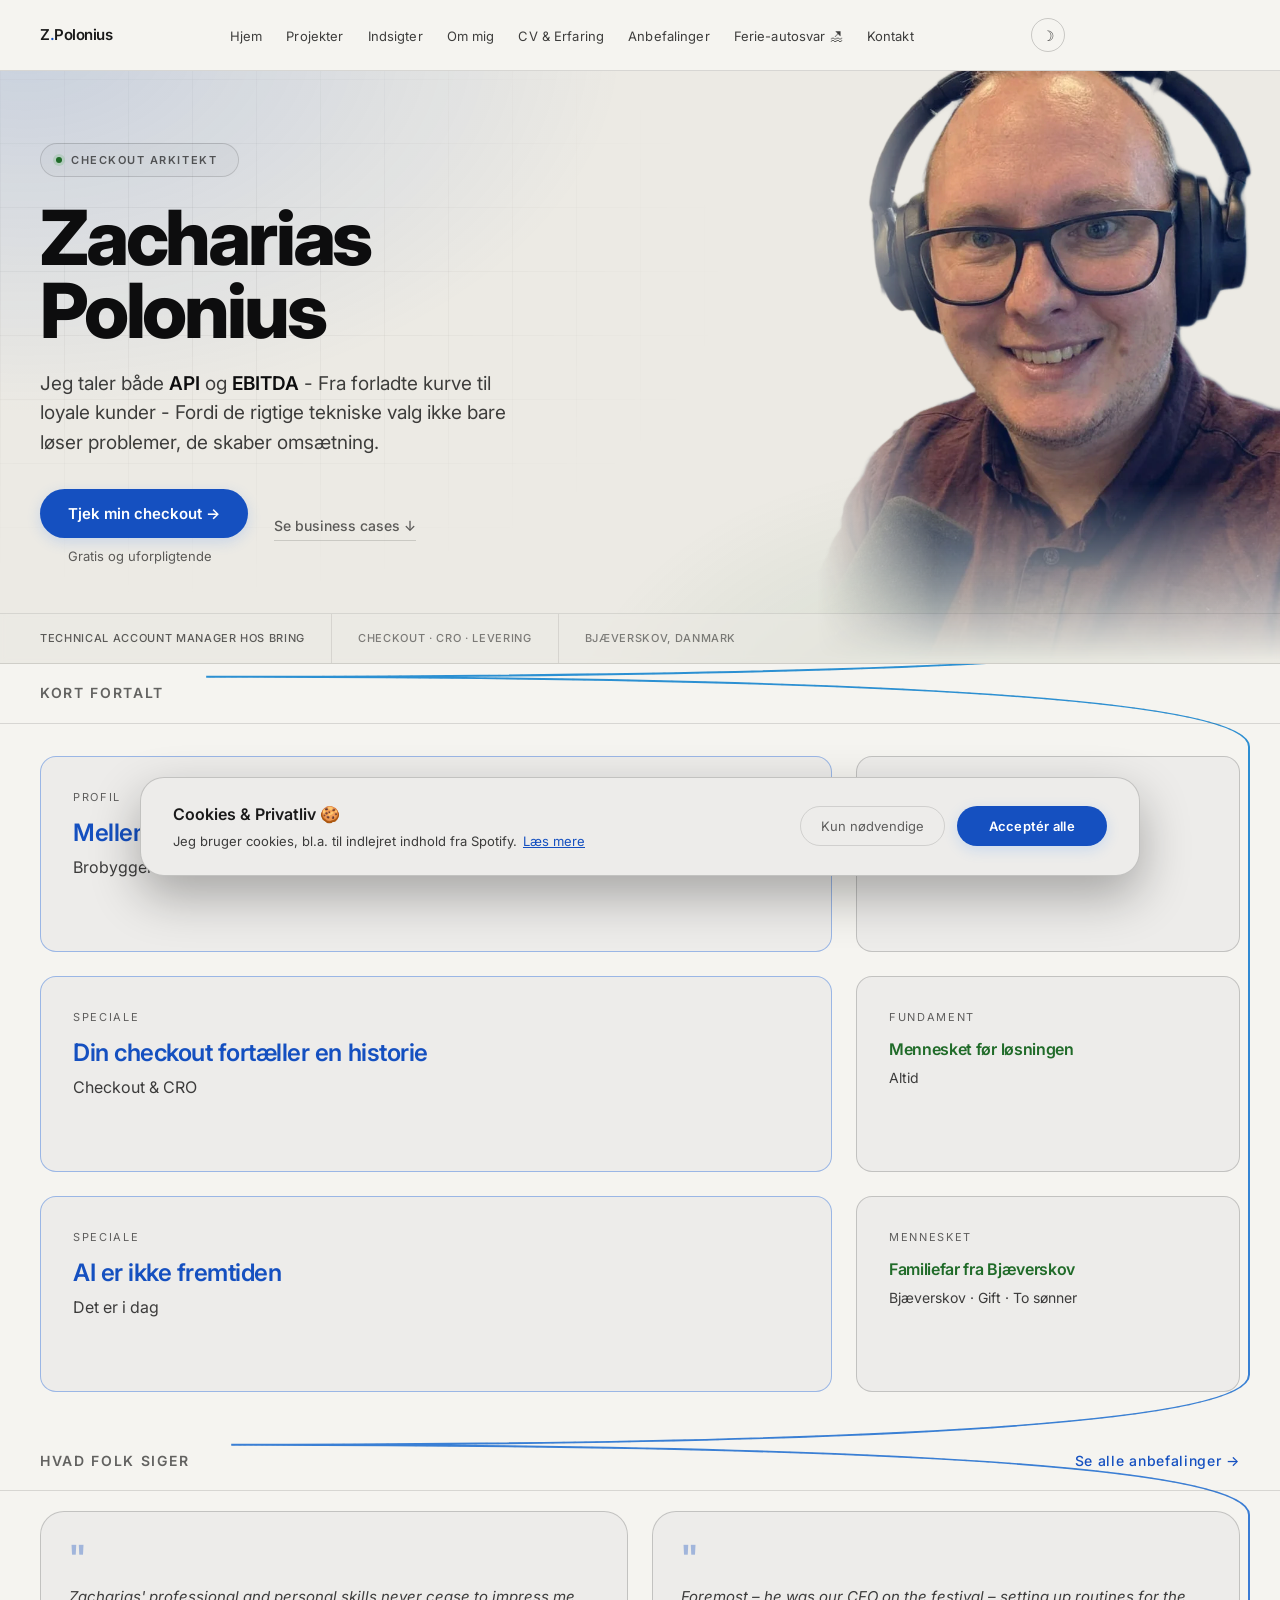
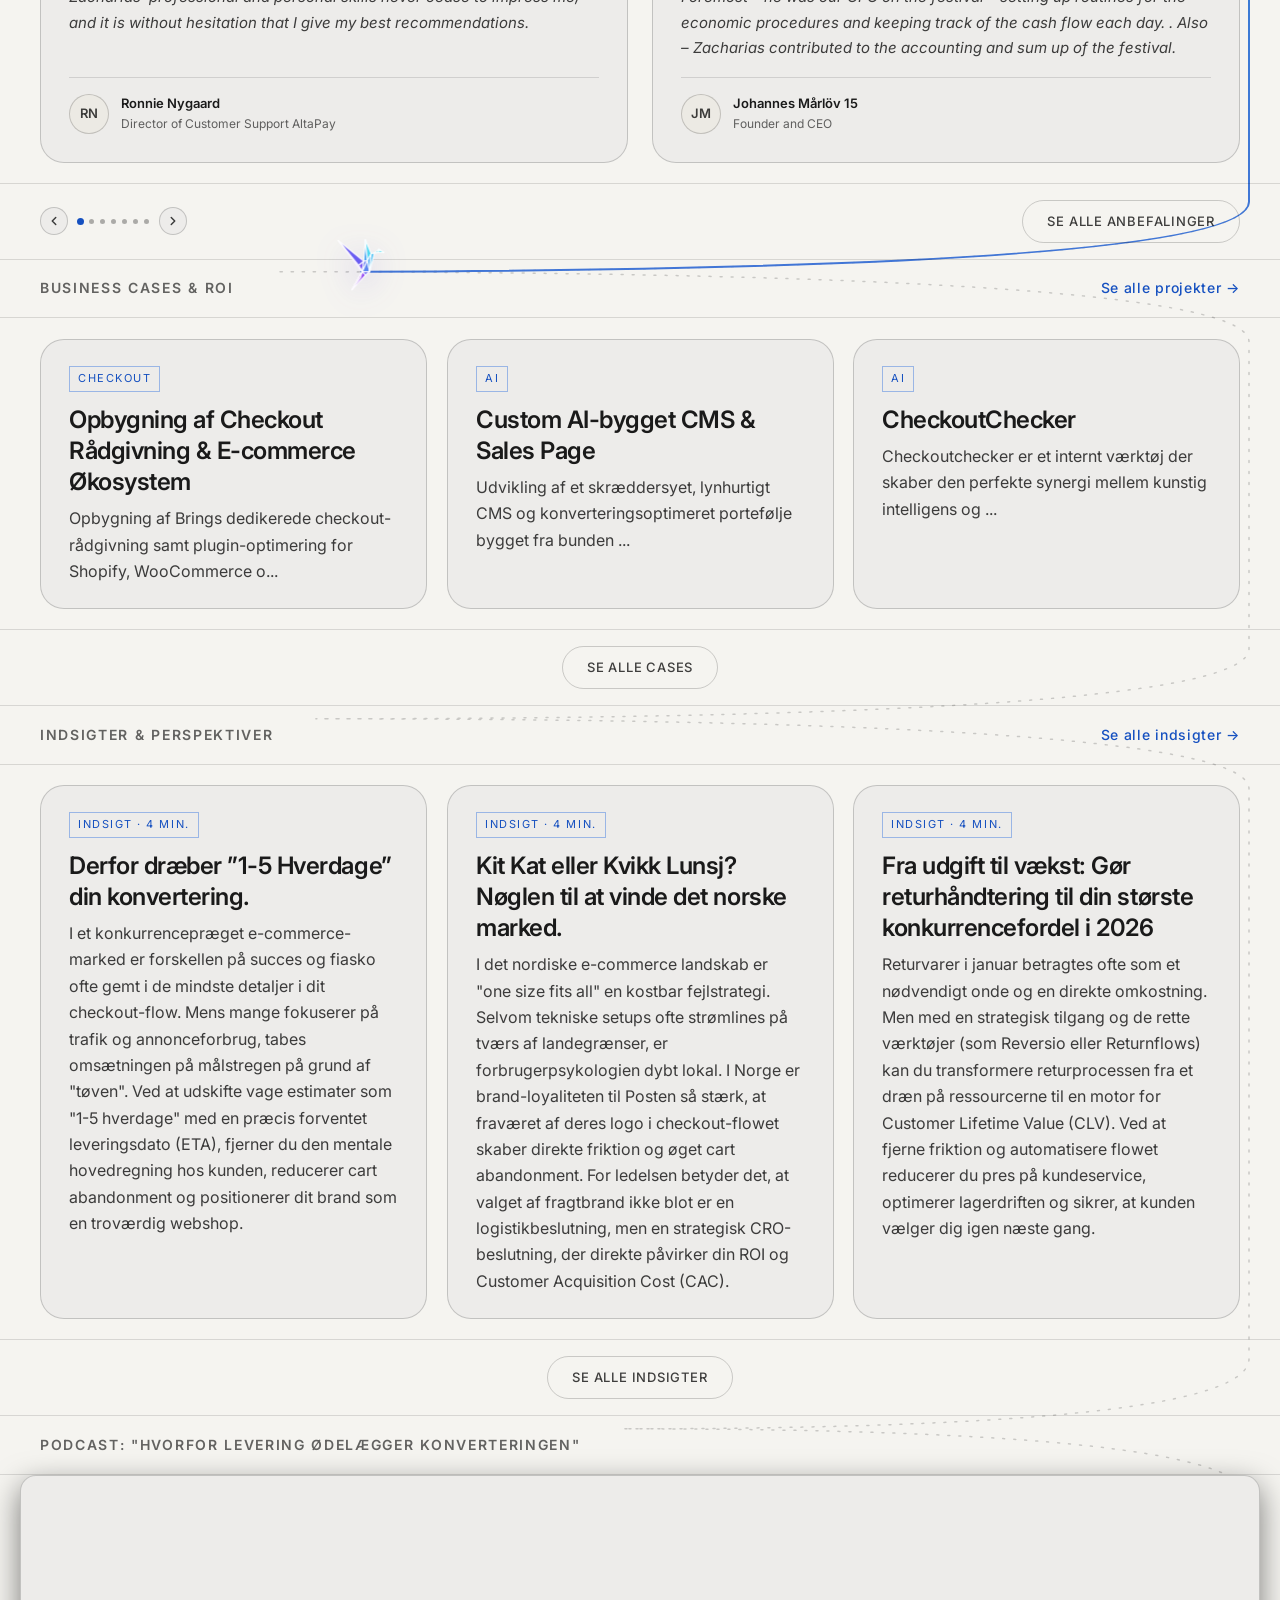
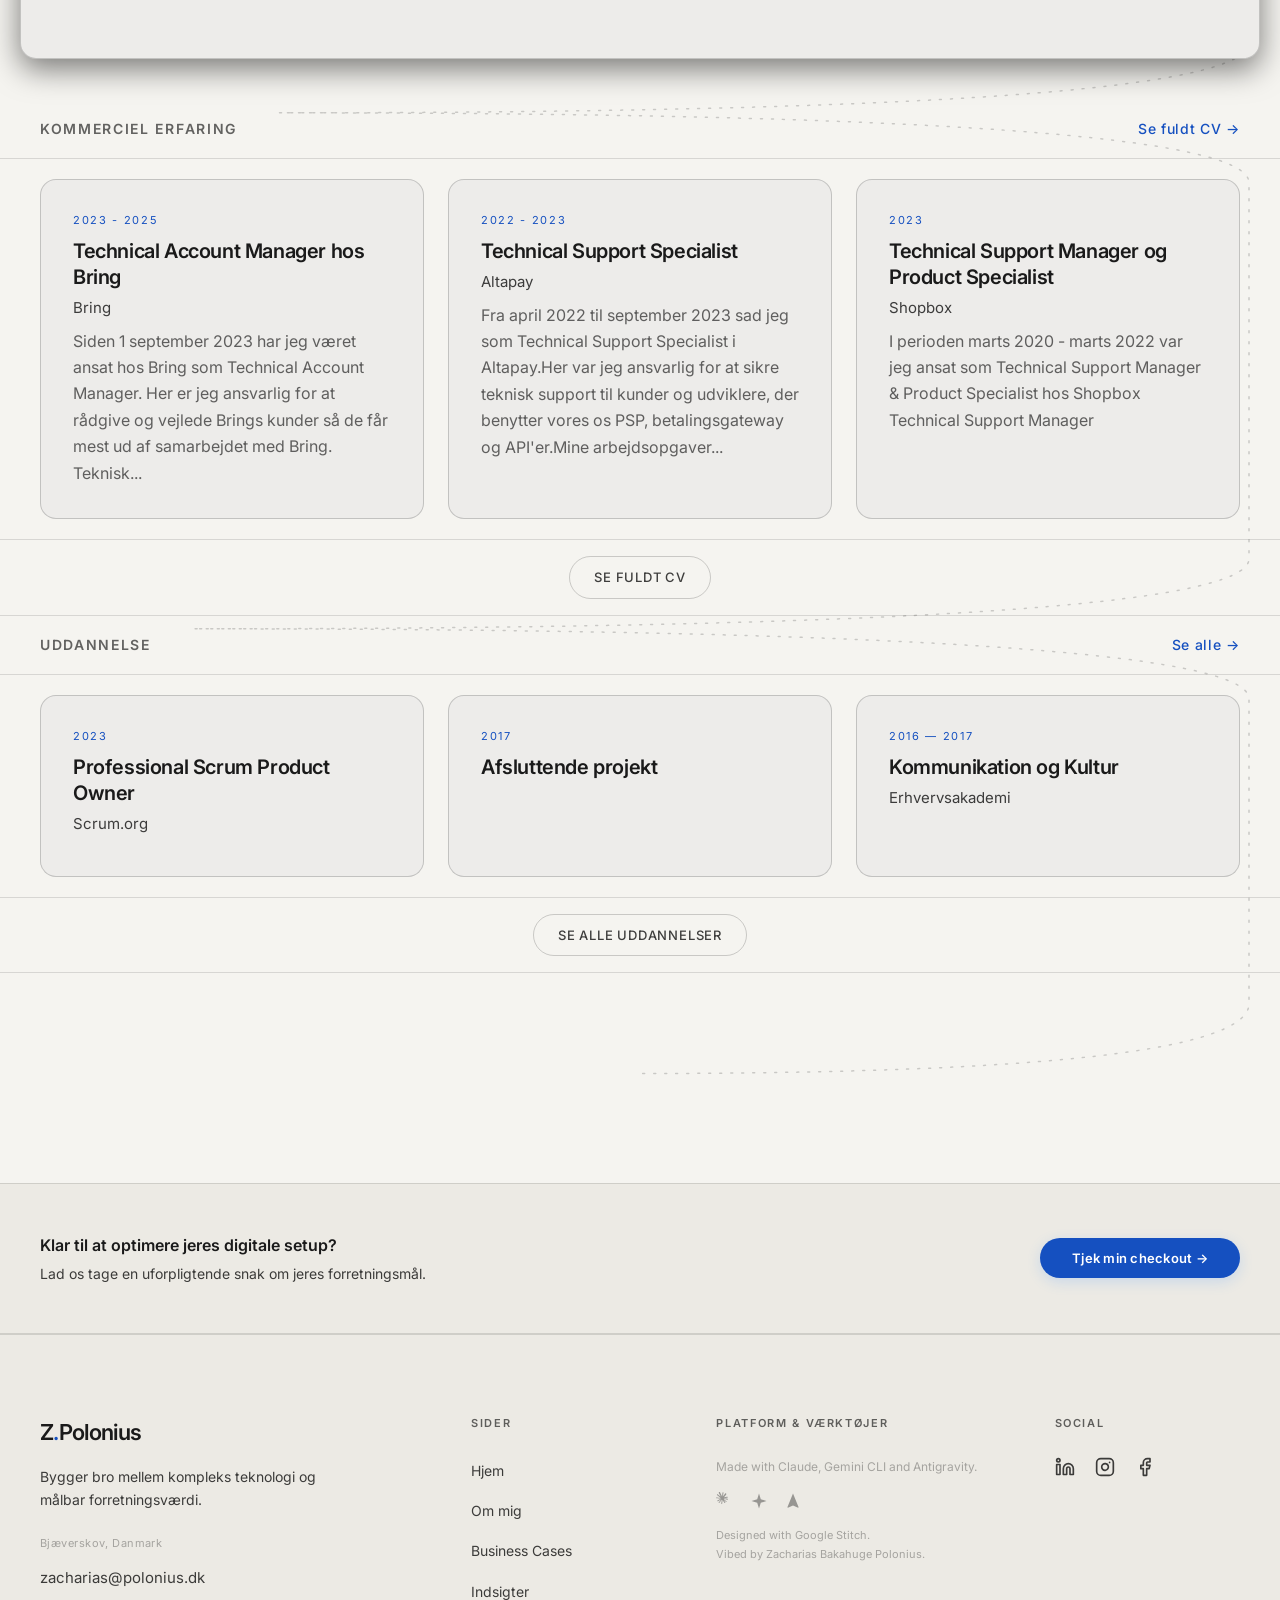
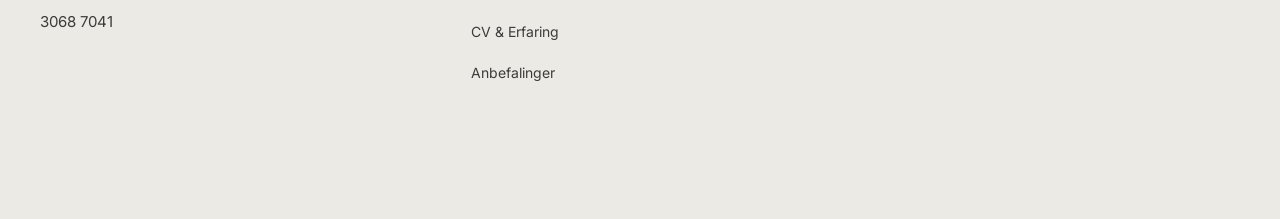
==== commit 9505a55f: "Merge main into the accessibility and roadmap branch main gained the origami crane through #9, inclu" ====
--- a/index.html
+++ b/index.html
@@ -84,14 +84,14 @@
 
   <!-- Resource Prioritization -->
   <link rel="preload" href="https://fonts.googleapis.com/css2?family=Inter:wght@400;500;600;700&display=swap" as="style">
-  <link rel="preload" href="css/style.css?v=1.3.0" as="style">
+  <link rel="preload" href="css/style.css?v=1.4.0" as="style">
 
   <!-- Preconnect for faster font loading -->
   <link rel="preconnect" href="https://fonts.googleapis.com">
   <link rel="preconnect" href="https://fonts.gstatic.com" crossorigin>
   <link href="https://fonts.googleapis.com/css2?family=Inter:wght@400;500;600;700&display=swap" rel="stylesheet">
 
-  <link rel="stylesheet" href="css/style.css?v=1.3.0">
+  <link rel="stylesheet" href="css/style.css?v=1.4.0">
   <style>
     /* ---- HERO ----
        Fuldbredde-hero med fritlagt portræt. Tekstsøjlen har sit eget felt til
@@ -962,8 +962,8 @@
   <footer id="global-footer" class="footer"></footer>
 
   <script src="https://cdnjs.cloudflare.com/ajax/libs/vanilla-tilt/1.8.0/vanilla-tilt.min.js"></script>
-  <script src="js/main.js?v=1.3.0"></script>
-  <script src="js/origami.js?v=1.0.2"></script>
+  <script src="js/main.js?v=1.4.0"></script>
+  <script src="js/origami.js?v=1.0.4"></script>
   <script>
     // Sikkerheds-funktioner
     function esc(str) {
--- a/css/style.css
+++ b/css/style.css
@@ -1271,7 +1271,12 @@
 
 /* ---- ORIGAMI-TRANE (forsiden, js/origami.js) ----
    Ruten ligger bag indholdet (z-index -1), så sporet "væver" sig ind bag
-   kortene. Fuglen ligger over indholdet, men under nav (50) og overlays. */
+   kortene. Fuglen ligger over indholdet, men under nav (50) og overlays.
+   Laget har ingen z-index, så det ikke danner sin egen stacking context. */
+.origami-layer {
+  position: absolute; left: 0; top: 0; width: 100%;
+  overflow: hidden; overflow: clip; pointer-events: none;
+}
 .origami-route {
   position: absolute; left: 0; top: 0; z-index: -1;
   pointer-events: none; overflow: visible;
@@ -1281,9 +1286,28 @@
 .origami-stop-a { stop-color: var(--origami-b); }
 .origami-stop-b { stop-color: var(--origami-a); }
 
+/* Fuglen kan klikkes (flyver til kontakt). ::before gør trykfladen mindst
+   44px, så den også er let at ramme med en finger på mobil. */
 .origami-bird {
   position: absolute; left: 0; top: 0; z-index: 40;
-  pointer-events: none; will-change: transform, opacity;
+  pointer-events: auto; cursor: pointer; -webkit-tap-highlight-color: transparent;
+  will-change: transform, opacity;
+}
+.origami-bird::before { content: ""; position: absolute; inset: min(-6px, calc((100% - 44px) / 2)); }
+.origami-bird.is-unfolding { pointer-events: none; }
+@media (hover: hover) {
+  .origami-bird:hover .origami-wing-l { animation: origamiFlapL 0.4s ease-in-out infinite; }
+  .origami-bird:hover .origami-wing-b { animation: origamiFlapB 0.4s ease-in-out infinite; }
+}
+/* Touch: i flugt ligger fuglen over kortkanter og links — dér skal tryk gå
+   igennem. Den kan kun trykkes på, mens den hviler. */
+@media (hover: none) {
+  .origami-bird:not(.is-resting) { pointer-events: none; }
+}
+.origami-bob.is-looping { animation: origamiLoop 0.7s cubic-bezier(0.5, 0, 0.3, 1); }
+@keyframes origamiLoop {
+  40%  { transform: translateY(-18px) rotate(-200deg) scale(1.15); }
+  100% { transform: none; }
 }
 .origami-bob { display: block; width: 100%; height: 100%; }
 .origami-bird svg { display: block; width: 100%; height: 100%; overflow: visible; filter: drop-shadow(0 8px 16px var(--origami-glow)); }
@@ -1327,6 +1351,17 @@
 .origami-note:hover { box-shadow: 0 22px 48px var(--origami-glow); }
 .origami-note:focus-visible { outline: 2px solid var(--blue); outline-offset: 4px; }
 
+/* Landingspladsen stabler sedlen og "tilbage"-knappen */
+.origami-landing { flex-direction: column; align-items: center; gap: 14px; }
+.origami-back {
+  background: none; border: 0; padding: 10px 14px; min-height: 44px;
+  font-family: var(--font); font-size: 14px; font-weight: 500;
+  color: var(--text-muted); cursor: pointer;
+  text-decoration: underline; text-underline-offset: 4px; text-decoration-color: var(--border-md);
+}
+.origami-back:hover { color: var(--text); text-decoration-color: var(--blue); }
+.origami-back:focus-visible { outline: 2px solid var(--blue); outline-offset: 2px; }
+
 @media print { .origami-route, .origami-bird, .origami-landing { display: none; } }
 
 /* ---- ÉN PRIMÆR CTA AD GANGEN (roadmap X1, initCtaVisibility i main.js) ----
--- a/css/style.css
+++ b/css/style.css
@@ -1271,7 +1271,12 @@
 
 /* ---- ORIGAMI-TRANE (forsiden, js/origami.js) ----
    Ruten ligger bag indholdet (z-index -1), så sporet "væver" sig ind bag
-   kortene. Fuglen ligger over indholdet, men under nav (50) og overlays. */
+   kortene. Fuglen ligger over indholdet, men under nav (50) og overlays.
+   Laget har ingen z-index, så det ikke danner sin egen stacking context. */
+.origami-layer {
+  position: absolute; left: 0; top: 0; width: 100%;
+  overflow: hidden; overflow: clip; pointer-events: none;
+}
 .origami-route {
   position: absolute; left: 0; top: 0; z-index: -1;
   pointer-events: none; overflow: visible;
@@ -1281,9 +1286,28 @@
 .origami-stop-a { stop-color: var(--origami-b); }
 .origami-stop-b { stop-color: var(--origami-a); }
 
+/* Fuglen kan klikkes (flyver til kontakt). ::before gør trykfladen mindst
+   44px, så den også er let at ramme med en finger på mobil. */
 .origami-bird {
   position: absolute; left: 0; top: 0; z-index: 40;
-  pointer-events: none; will-change: transform, opacity;
+  pointer-events: auto; cursor: pointer; -webkit-tap-highlight-color: transparent;
+  will-change: transform, opacity;
+}
+.origami-bird::before { content: ""; position: absolute; inset: min(-6px, calc((100% - 44px) / 2)); }
+.origami-bird.is-unfolding { pointer-events: none; }
+@media (hover: hover) {
+  .origami-bird:hover .origami-wing-l { animation: origamiFlapL 0.4s ease-in-out infinite; }
+  .origami-bird:hover .origami-wing-b { animation: origamiFlapB 0.4s ease-in-out infinite; }
+}
+/* Touch: i flugt ligger fuglen over kortkanter og links — dér skal tryk gå
+   igennem. Den kan kun trykkes på, mens den hviler. */
+@media (hover: none) {
+  .origami-bird:not(.is-resting) { pointer-events: none; }
+}
+.origami-bob.is-looping { animation: origamiLoop 0.7s cubic-bezier(0.5, 0, 0.3, 1); }
+@keyframes origamiLoop {
+  40%  { transform: translateY(-18px) rotate(-200deg) scale(1.15); }
+  100% { transform: none; }
 }
 .origami-bob { display: block; width: 100%; height: 100%; }
 .origami-bird svg { display: block; width: 100%; height: 100%; overflow: visible; filter: drop-shadow(0 8px 16px var(--origami-glow)); }
@@ -1327,6 +1351,17 @@
 .origami-note:hover { box-shadow: 0 22px 48px var(--origami-glow); }
 .origami-note:focus-visible { outline: 2px solid var(--blue); outline-offset: 4px; }
 
+/* Landingspladsen stabler sedlen og "tilbage"-knappen */
+.origami-landing { flex-direction: column; align-items: center; gap: 14px; }
+.origami-back {
+  background: none; border: 0; padding: 10px 14px; min-height: 44px;
+  font-family: var(--font); font-size: 14px; font-weight: 500;
+  color: var(--text-muted); cursor: pointer;
+  text-decoration: underline; text-underline-offset: 4px; text-decoration-color: var(--border-md);
+}
+.origami-back:hover { color: var(--text); text-decoration-color: var(--blue); }
+.origami-back:focus-visible { outline: 2px solid var(--blue); outline-offset: 2px; }
+
 @media print { .origami-route, .origami-bird, .origami-landing { display: none; } }
 
 /* ---- ÉN PRIMÆR CTA AD GANGEN (roadmap X1, initCtaVisibility i main.js) ----
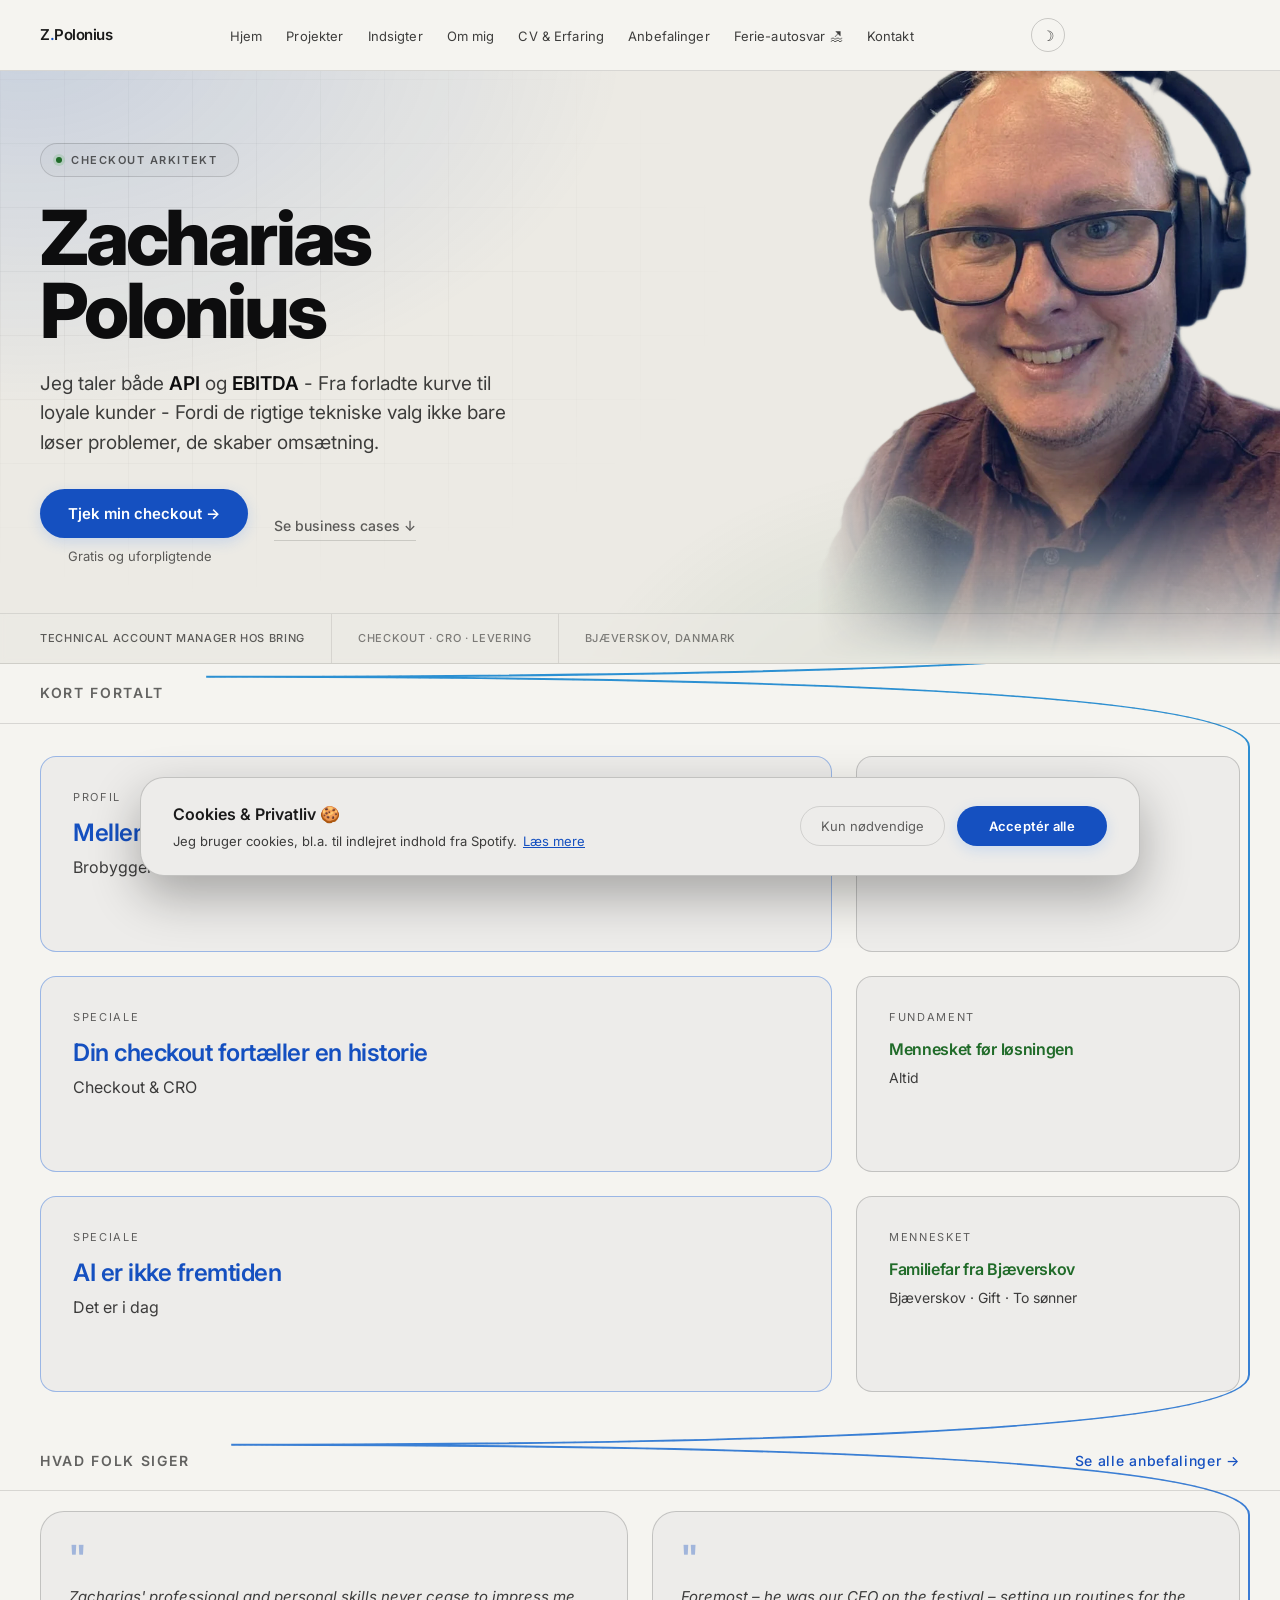
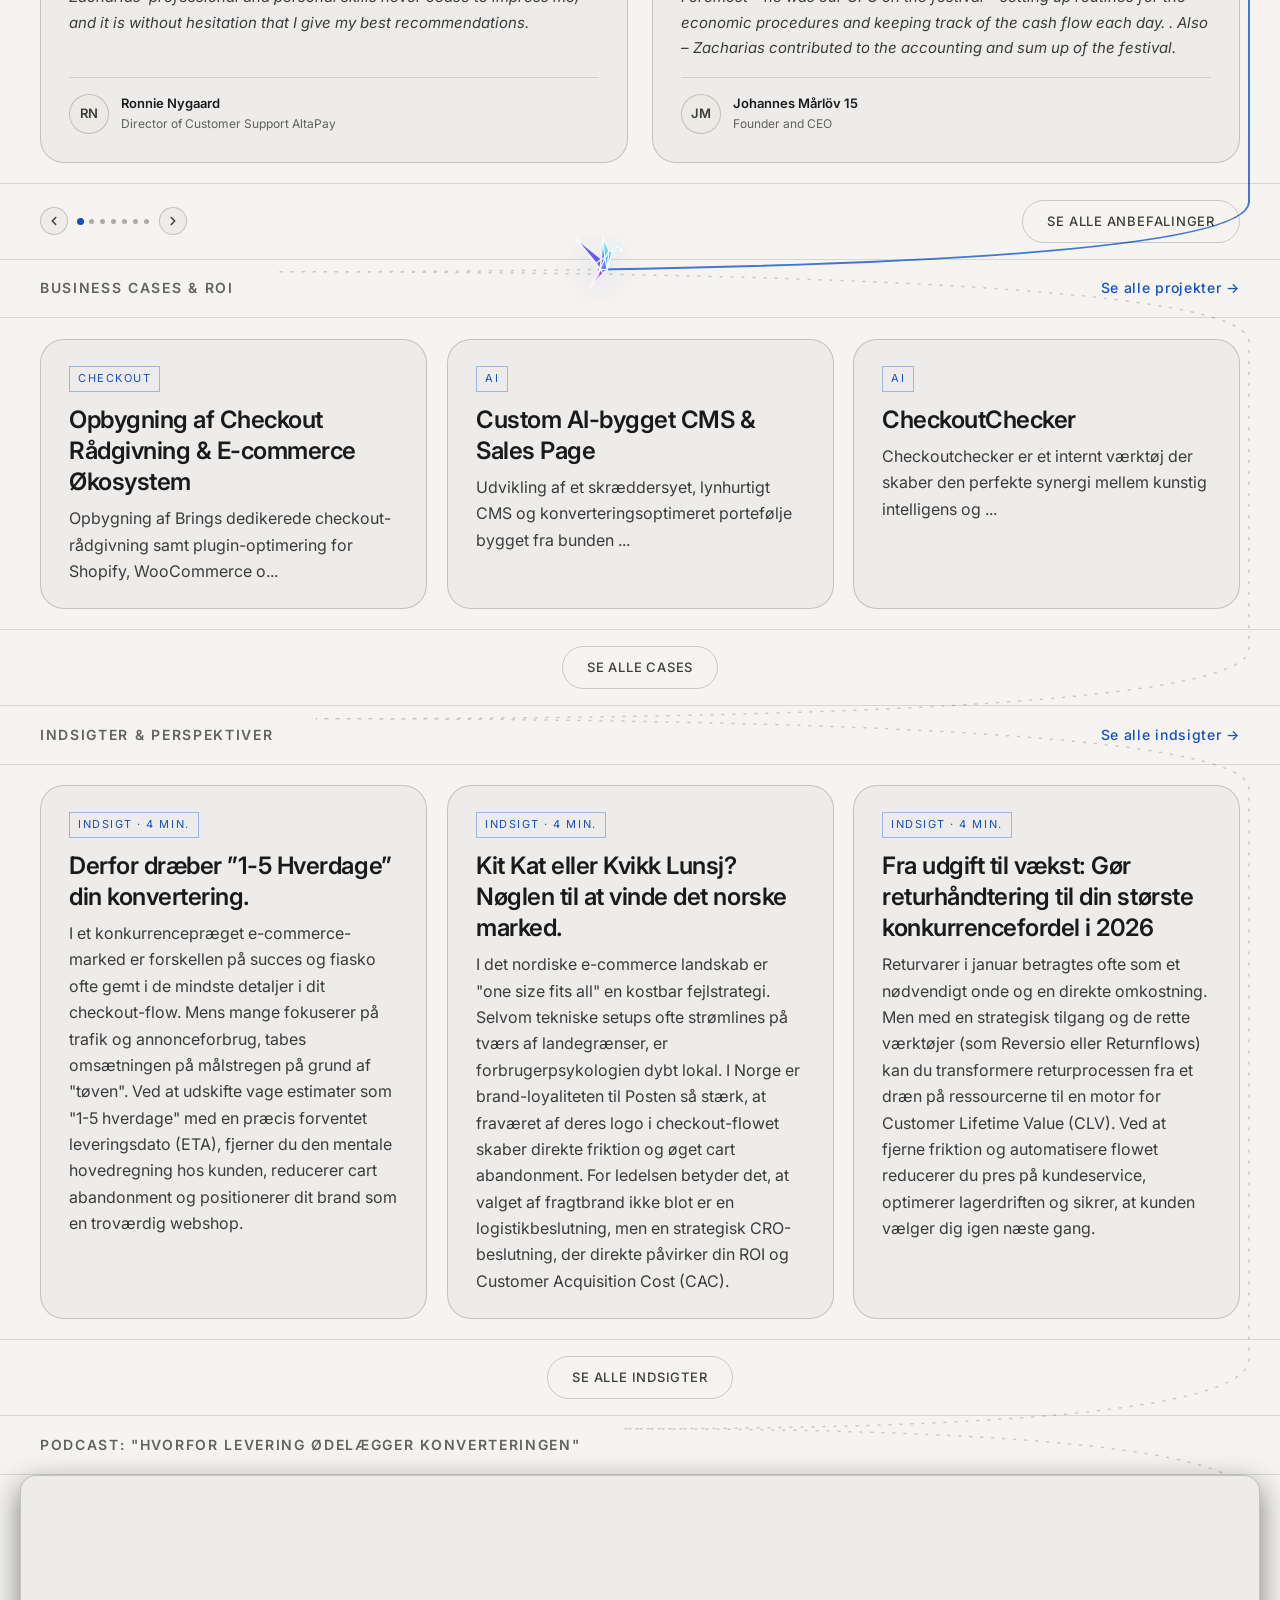
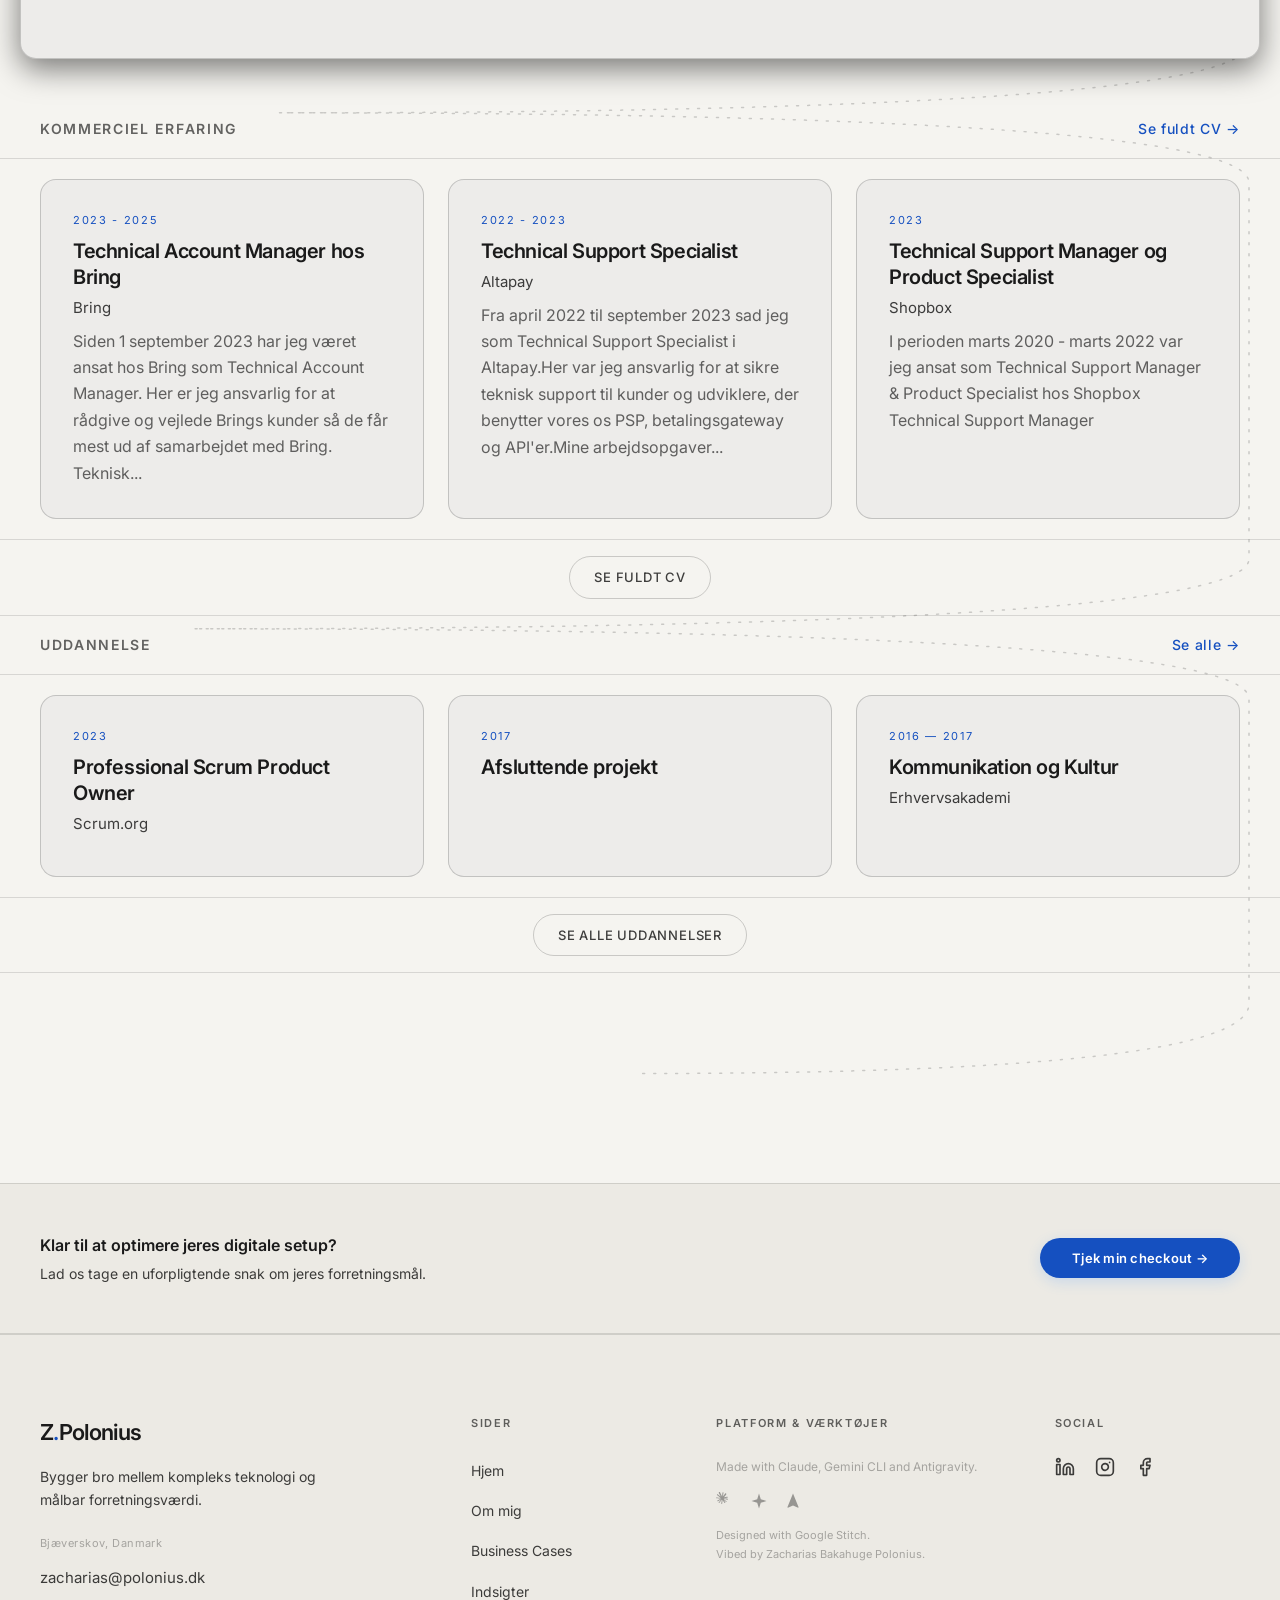
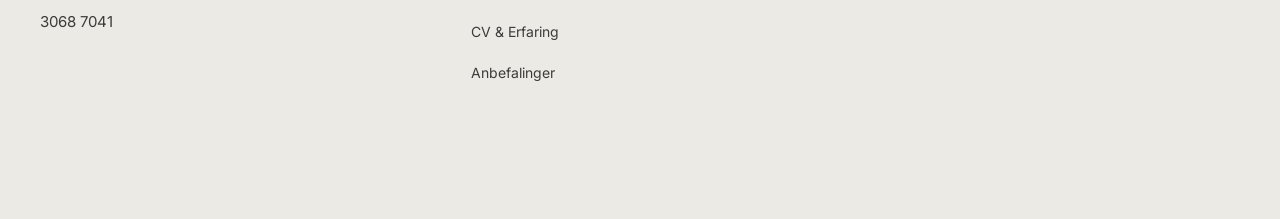
==== commit 022f68ad: "Stop layout shifts and sideways scrolling on phones Layout shift. main.js injects the top nav into a" ====
--- a/index.html
+++ b/index.html
@@ -84,14 +84,14 @@
 
   <!-- Resource Prioritization -->
   <link rel="preload" href="https://fonts.googleapis.com/css2?family=Inter:wght@400;500;600;700&display=swap" as="style">
-  <link rel="preload" href="css/style.css?v=1.4.0" as="style">
+  <link rel="preload" href="css/style.css?v=1.5.0" as="style">
 
   <!-- Preconnect for faster font loading -->
   <link rel="preconnect" href="https://fonts.googleapis.com">
   <link rel="preconnect" href="https://fonts.gstatic.com" crossorigin>
   <link href="https://fonts.googleapis.com/css2?family=Inter:wght@400;500;600;700&display=swap" rel="stylesheet">
 
-  <link rel="stylesheet" href="css/style.css?v=1.4.0">
+  <link rel="stylesheet" href="css/style.css?v=1.5.0">
   <style>
     /* ---- HERO ----
        Fuldbredde-hero med fritlagt portræt. Tekstsøjlen har sit eget felt til
@@ -676,6 +676,8 @@
       transition: opacity 0.25s ease;
     }
     .rec-nav { display: flex; align-items: center; gap: 10px; }
+    /* Pile + "Se alle anbefalinger" må bryde på smalle telefoner (ellers 21px vandret scroll ved 320px) */
+    #recSection .section-footer { flex-wrap: wrap; }
     .rec-nav-arrow {
       width: 28px; height: 28px;
       border-radius: 50%;
@@ -962,7 +964,7 @@
   <footer id="global-footer" class="footer"></footer>
 
   <script src="https://cdnjs.cloudflare.com/ajax/libs/vanilla-tilt/1.8.0/vanilla-tilt.min.js"></script>
-  <script src="js/main.js?v=1.4.0"></script>
+  <script src="js/main.js?v=1.5.0"></script>
   <script src="js/origami.js?v=1.0.4"></script>
   <script>
     // Sikkerheds-funktioner
--- a/css/style.css
+++ b/css/style.css
@@ -203,7 +203,7 @@
 .nav-logo { font-size: 15px; font-weight: 600; letter-spacing: -0.03em; color: var(--text); }
 .nav-logo span { color: var(--blue); }
 .nav-links { display: flex; gap: 24px; list-style: none; align-items: center; }
-.nav-links a { color: var(--text-muted); font-size: 13px; letter-spacing: 0.01em; transition: color 0.2s; }
+.nav-links a { color: var(--text-muted); font-size: 13px; letter-spacing: 0.01em; transition: color 0.2s; white-space: nowrap; }
 .nav-links a:hover, .nav-links a.active { color: var(--text); }
 .nav-right { display: flex; align-items: center; gap: 10px; }
 
@@ -239,7 +239,26 @@
 }
 .mobile-only { display: none !important; }
 
+/* ---- TOPMENUENS HØJDE ----
+   Menuen indsættes af main.js. Den tomme <header> reserverer samme højde,
+   så siden ikke hopper ned, når menuen dukker op (layoutskift/CLS).
+   Menuen holdes på én linje ved alle bredder, så højden altid er denne. */
+:root { --nav-h: 71px; }
+.nav { min-height: var(--nav-h); }
+#global-header:empty { min-height: var(--nav-h); }
+
+/* ---- MELLEMSTORE SKÆRME (769–1150px) ----
+   Alle otte menupunkter kan ikke være på én linje her. De fire sekundære
+   flyttes ind i "Mere"-menuen, som på mobil. */
+@media (min-width: 769px) and (max-width: 1150px) {
+  .nav-links .nav-secondary { display: none; }
+  .nav-right .nav-hamburger.mobile-only { display: flex !important; }
+  .nav-burger-links { position: fixed; top: var(--nav-h); right: 24px; margin-top: 4px; z-index: 60; }
+  .burger-close-row { display: none; }
+}
+
 @media (max-width: 768px) {
+  :root { --nav-h: 63px; }
   .desktop-only { display: none !important; }
   .mobile-only { display: block !important; }
 }
@@ -262,6 +281,7 @@
 .theme-switch:hover { border-color: var(--blue); color: var(--blue); }
 
 .nav-btn {
+  white-space: nowrap;
   background: var(--blue-solid);
   color: #fff;
   border: none;
@@ -745,7 +765,9 @@
     -ms-overflow-style: none;
     padding: 0 20px 32px;
     gap: 16px;
-    margin: 0 -20px; /* Bleed out to edges */
+    /* Ingen negativ "bleed"-margin: ingen af siderne har den 20px-polstring,
+       den forudsatte, så striben stak 20px ud og gav vandret scroll. */
+    margin: 0;
   }
   .cv-strip::-webkit-scrollbar, .rec-grid::-webkit-scrollbar, .skills-strip::-webkit-scrollbar { display: none; }
   
--- a/css/style.css
+++ b/css/style.css
@@ -203,7 +203,7 @@
 .nav-logo { font-size: 15px; font-weight: 600; letter-spacing: -0.03em; color: var(--text); }
 .nav-logo span { color: var(--blue); }
 .nav-links { display: flex; gap: 24px; list-style: none; align-items: center; }
-.nav-links a { color: var(--text-muted); font-size: 13px; letter-spacing: 0.01em; transition: color 0.2s; }
+.nav-links a { color: var(--text-muted); font-size: 13px; letter-spacing: 0.01em; transition: color 0.2s; white-space: nowrap; }
 .nav-links a:hover, .nav-links a.active { color: var(--text); }
 .nav-right { display: flex; align-items: center; gap: 10px; }
 
@@ -239,7 +239,26 @@
 }
 .mobile-only { display: none !important; }
 
+/* ---- TOPMENUENS HØJDE ----
+   Menuen indsættes af main.js. Den tomme <header> reserverer samme højde,
+   så siden ikke hopper ned, når menuen dukker op (layoutskift/CLS).
+   Menuen holdes på én linje ved alle bredder, så højden altid er denne. */
+:root { --nav-h: 71px; }
+.nav { min-height: var(--nav-h); }
+#global-header:empty { min-height: var(--nav-h); }
+
+/* ---- MELLEMSTORE SKÆRME (769–1150px) ----
+   Alle otte menupunkter kan ikke være på én linje her. De fire sekundære
+   flyttes ind i "Mere"-menuen, som på mobil. */
+@media (min-width: 769px) and (max-width: 1150px) {
+  .nav-links .nav-secondary { display: none; }
+  .nav-right .nav-hamburger.mobile-only { display: flex !important; }
+  .nav-burger-links { position: fixed; top: var(--nav-h); right: 24px; margin-top: 4px; z-index: 60; }
+  .burger-close-row { display: none; }
+}
+
 @media (max-width: 768px) {
+  :root { --nav-h: 63px; }
   .desktop-only { display: none !important; }
   .mobile-only { display: block !important; }
 }
@@ -262,6 +281,7 @@
 .theme-switch:hover { border-color: var(--blue); color: var(--blue); }
 
 .nav-btn {
+  white-space: nowrap;
   background: var(--blue-solid);
   color: #fff;
   border: none;
@@ -745,7 +765,9 @@
     -ms-overflow-style: none;
     padding: 0 20px 32px;
     gap: 16px;
-    margin: 0 -20px; /* Bleed out to edges */
+    /* Ingen negativ "bleed"-margin: ingen af siderne har den 20px-polstring,
+       den forudsatte, så striben stak 20px ud og gav vandret scroll. */
+    margin: 0;
   }
   .cv-strip::-webkit-scrollbar, .rec-grid::-webkit-scrollbar, .skills-strip::-webkit-scrollbar { display: none; }
   
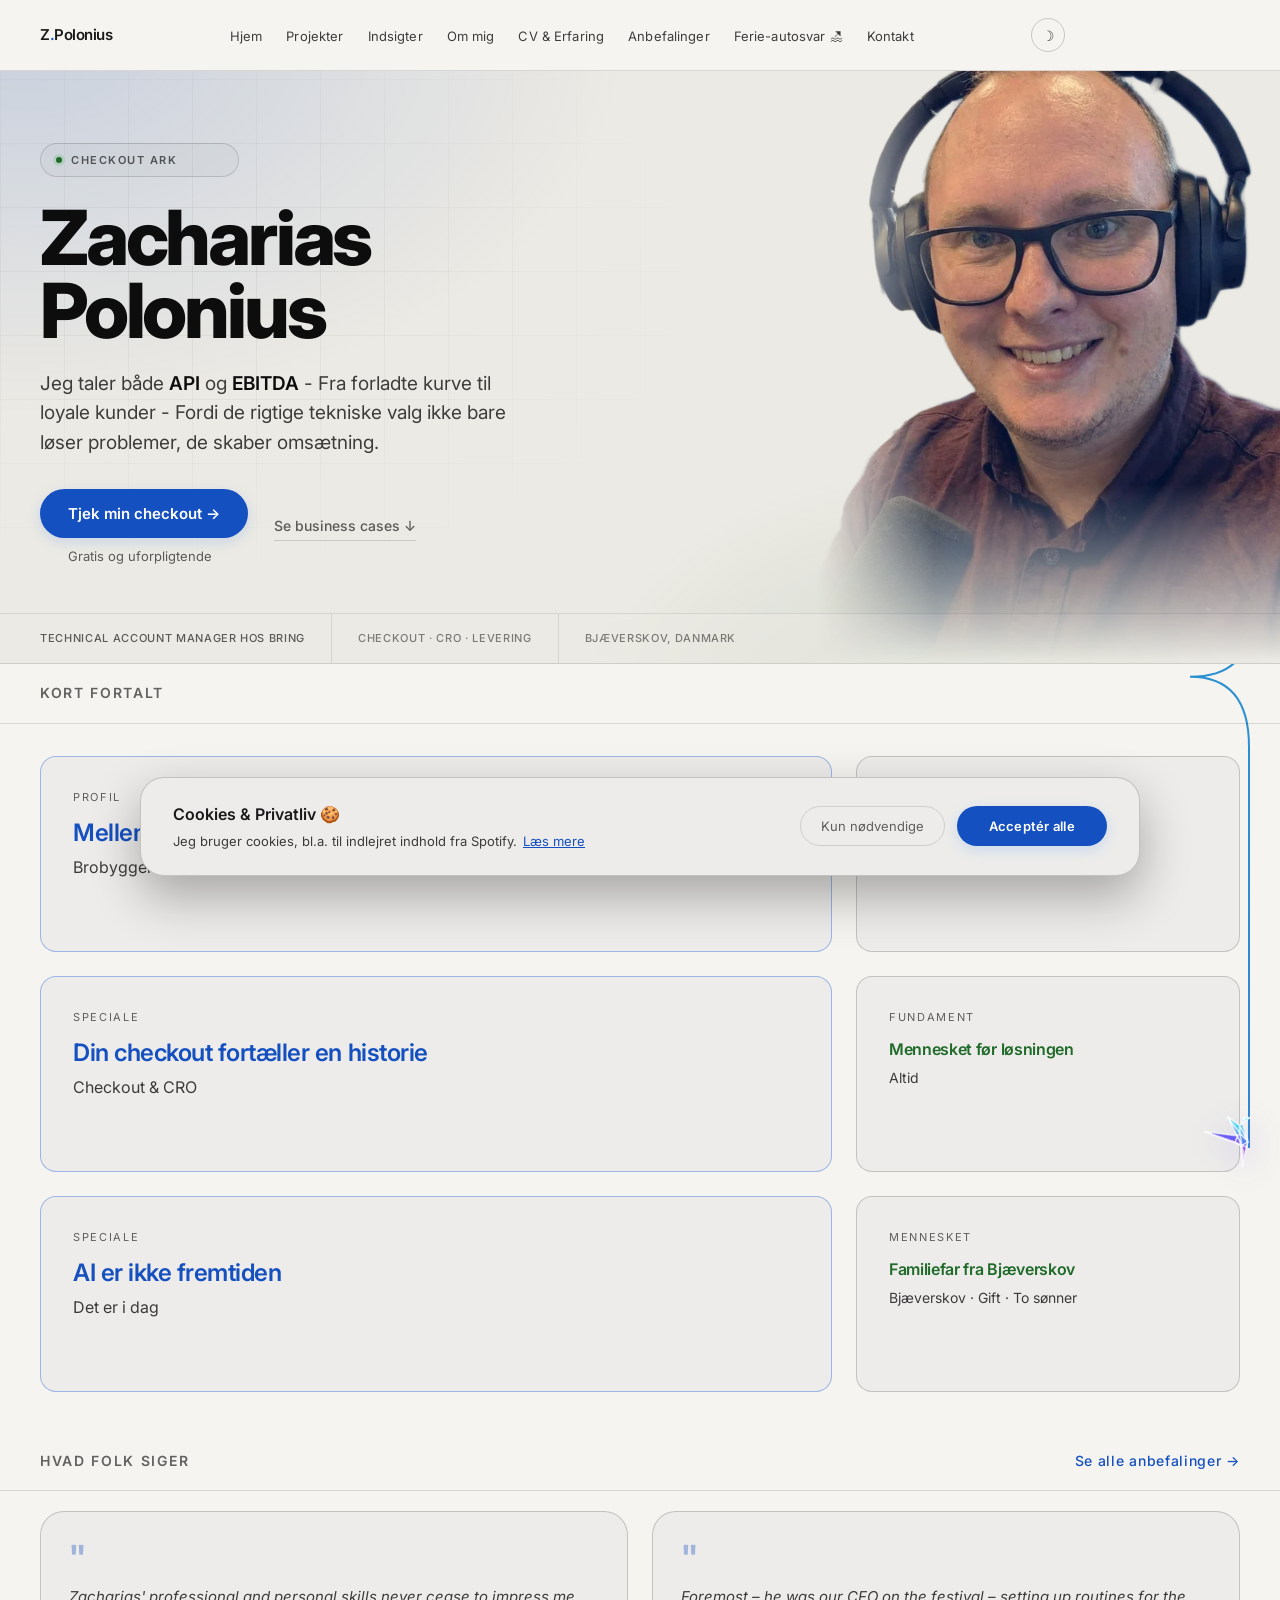
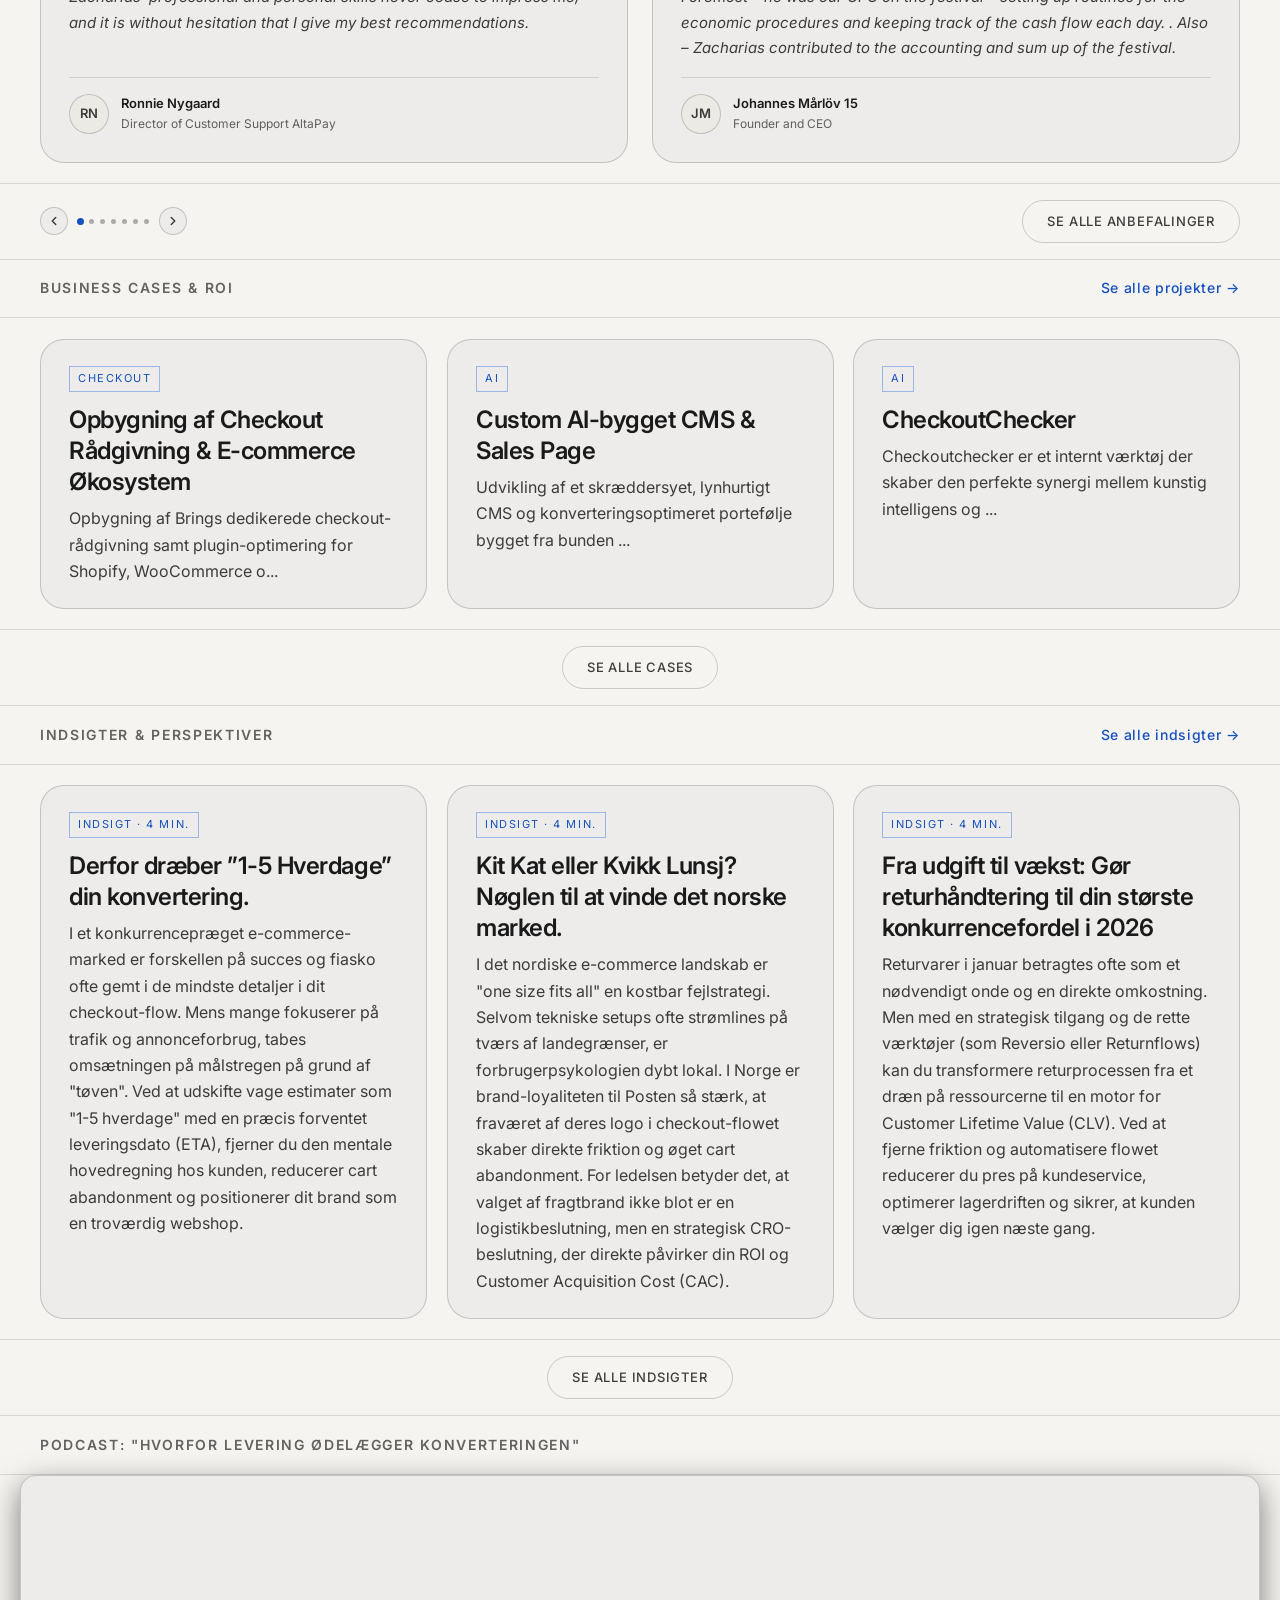
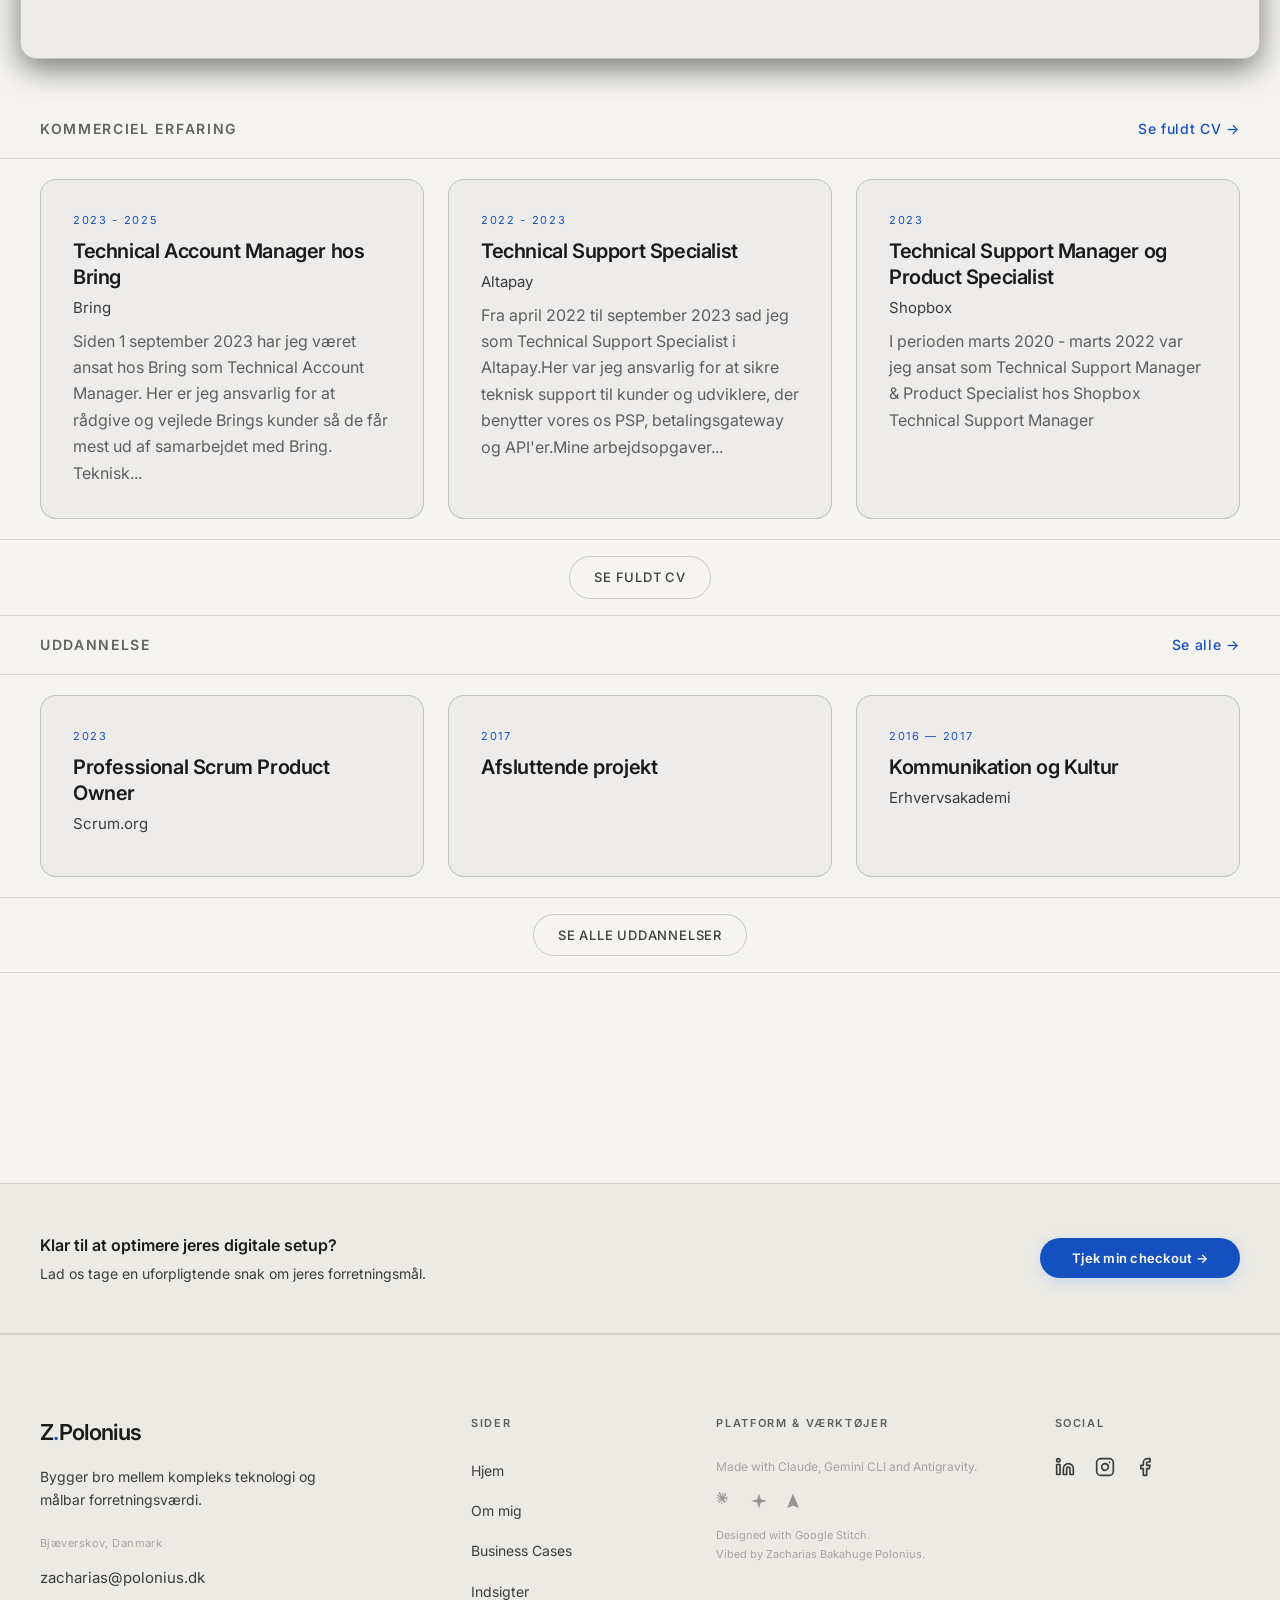
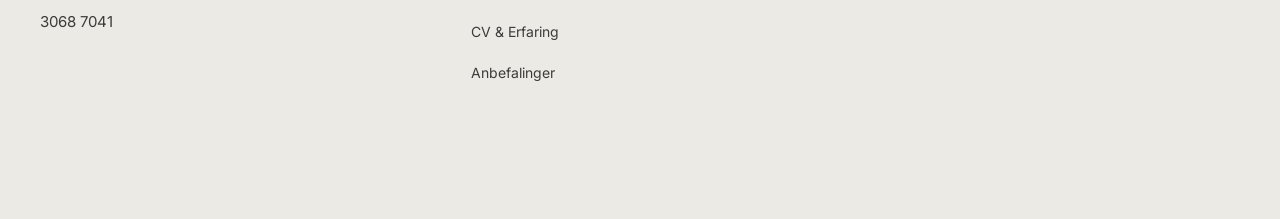
==== commit dab398af: "Calm the origami crane and drop its dotted guide The crane crossed the whole page twice per section " ====
--- a/index.html
+++ b/index.html
@@ -965,7 +965,7 @@
 
   <script src="https://cdnjs.cloudflare.com/ajax/libs/vanilla-tilt/1.8.0/vanilla-tilt.min.js"></script>
   <script src="js/main.js?v=1.5.0"></script>
-  <script src="js/origami.js?v=1.0.4"></script>
+  <script src="js/origami.js?v=1.0.5"></script>
   <script>
     // Sikkerheds-funktioner
     function esc(str) {
--- a/css/style.css
+++ b/css/style.css
@@ -1303,7 +1303,6 @@
   position: absolute; left: 0; top: 0; z-index: -1;
   pointer-events: none; overflow: visible;
 }
-.origami-guide { fill: none; stroke: var(--border-md); stroke-width: 1.5; stroke-dasharray: 2 9; stroke-linecap: round; }
 .origami-trail { fill: none; stroke: url(#origamiTrail); stroke-width: 2; stroke-linecap: round; }
 .origami-stop-a { stop-color: var(--origami-b); }
 .origami-stop-b { stop-color: var(--origami-a); }
--- a/css/style.css
+++ b/css/style.css
@@ -1303,7 +1303,6 @@
   position: absolute; left: 0; top: 0; z-index: -1;
   pointer-events: none; overflow: visible;
 }
-.origami-guide { fill: none; stroke: var(--border-md); stroke-width: 1.5; stroke-dasharray: 2 9; stroke-linecap: round; }
 .origami-trail { fill: none; stroke: url(#origamiTrail); stroke-width: 2; stroke-linecap: round; }
 .origami-stop-a { stop-color: var(--origami-b); }
 .origami-stop-b { stop-color: var(--origami-a); }
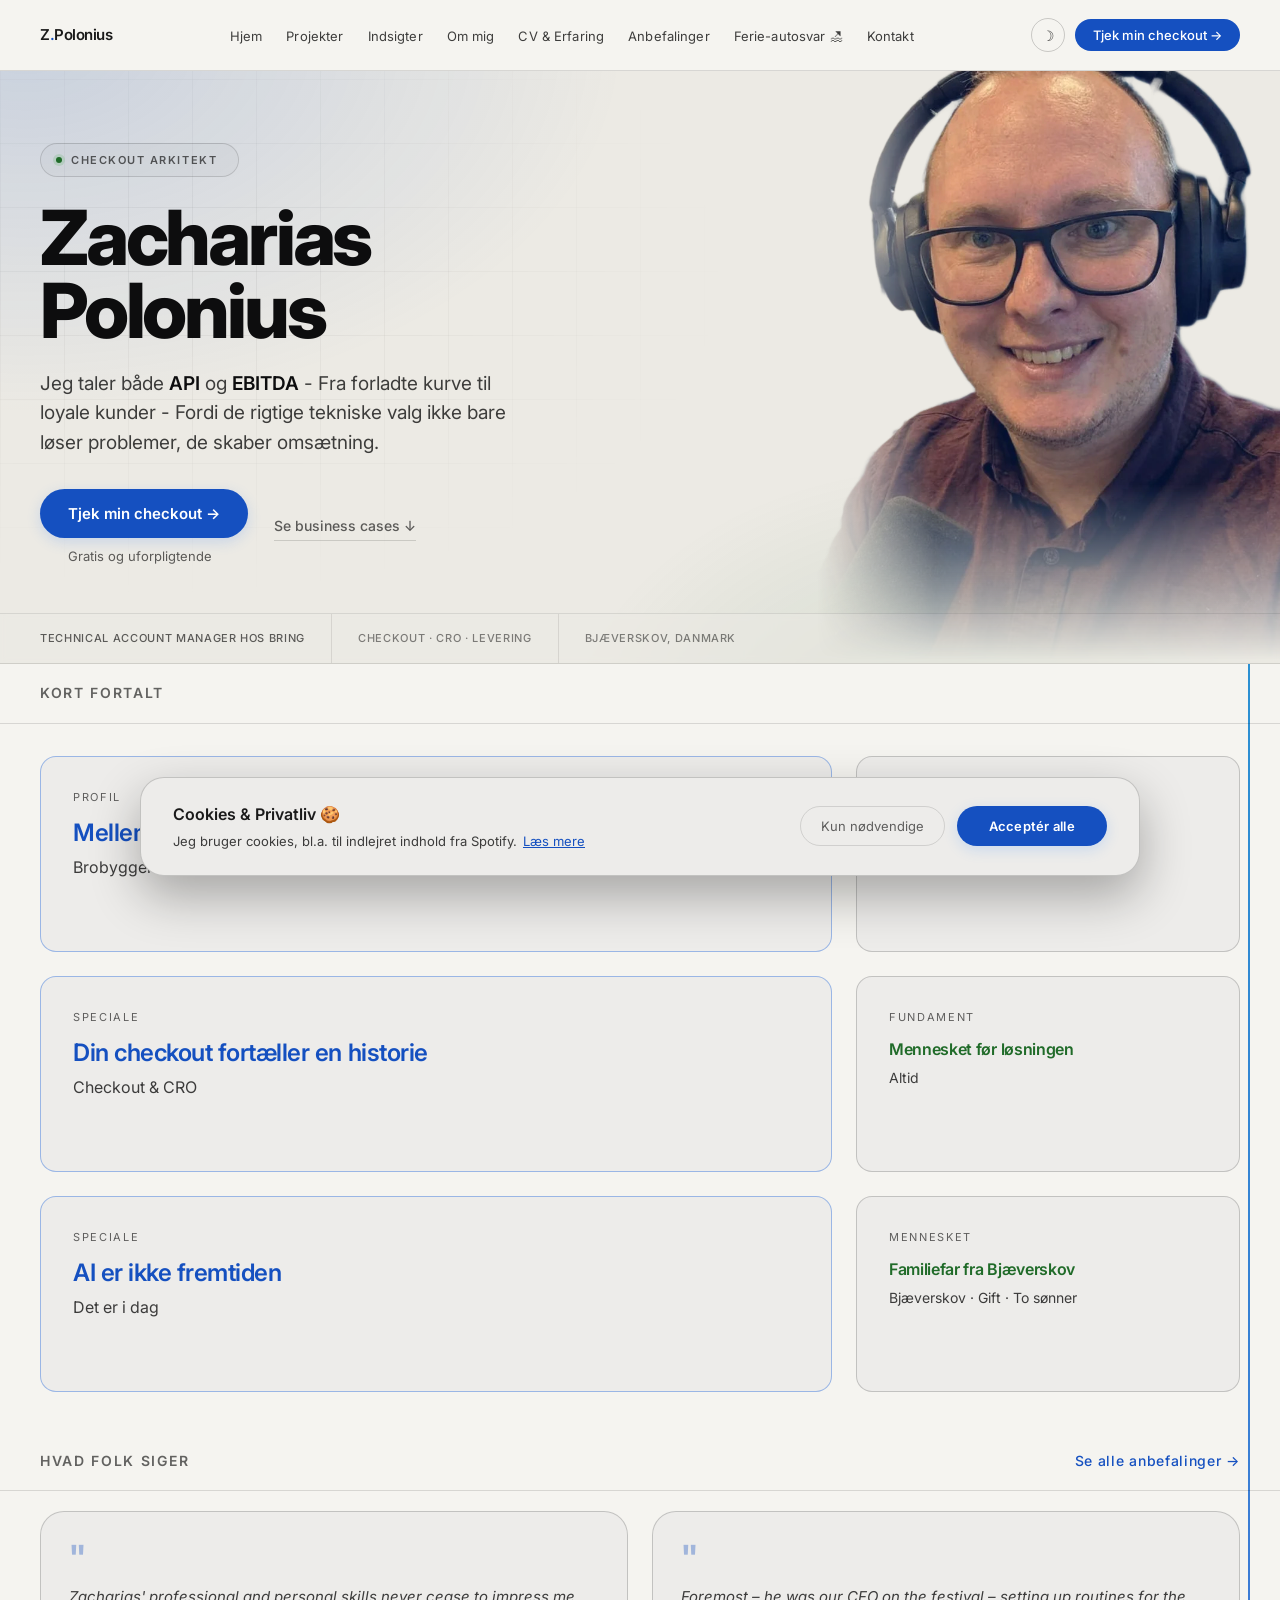
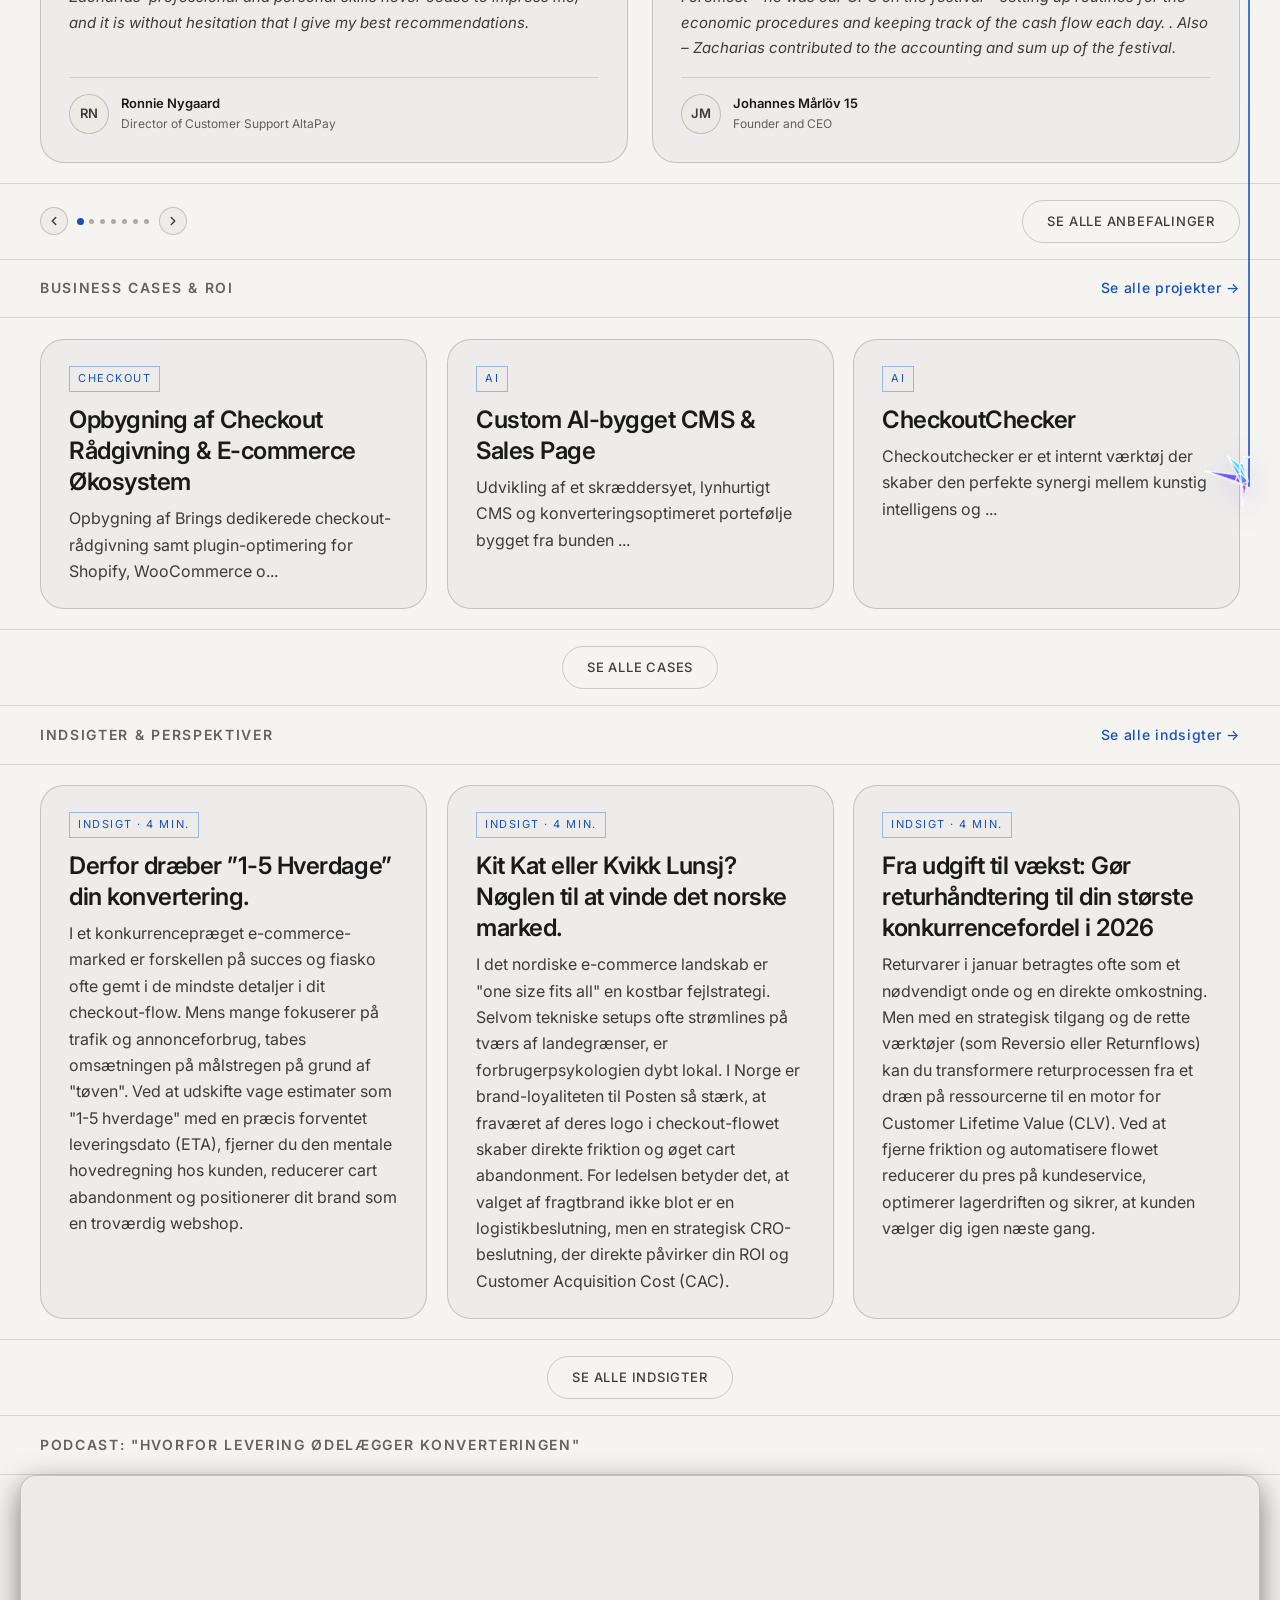
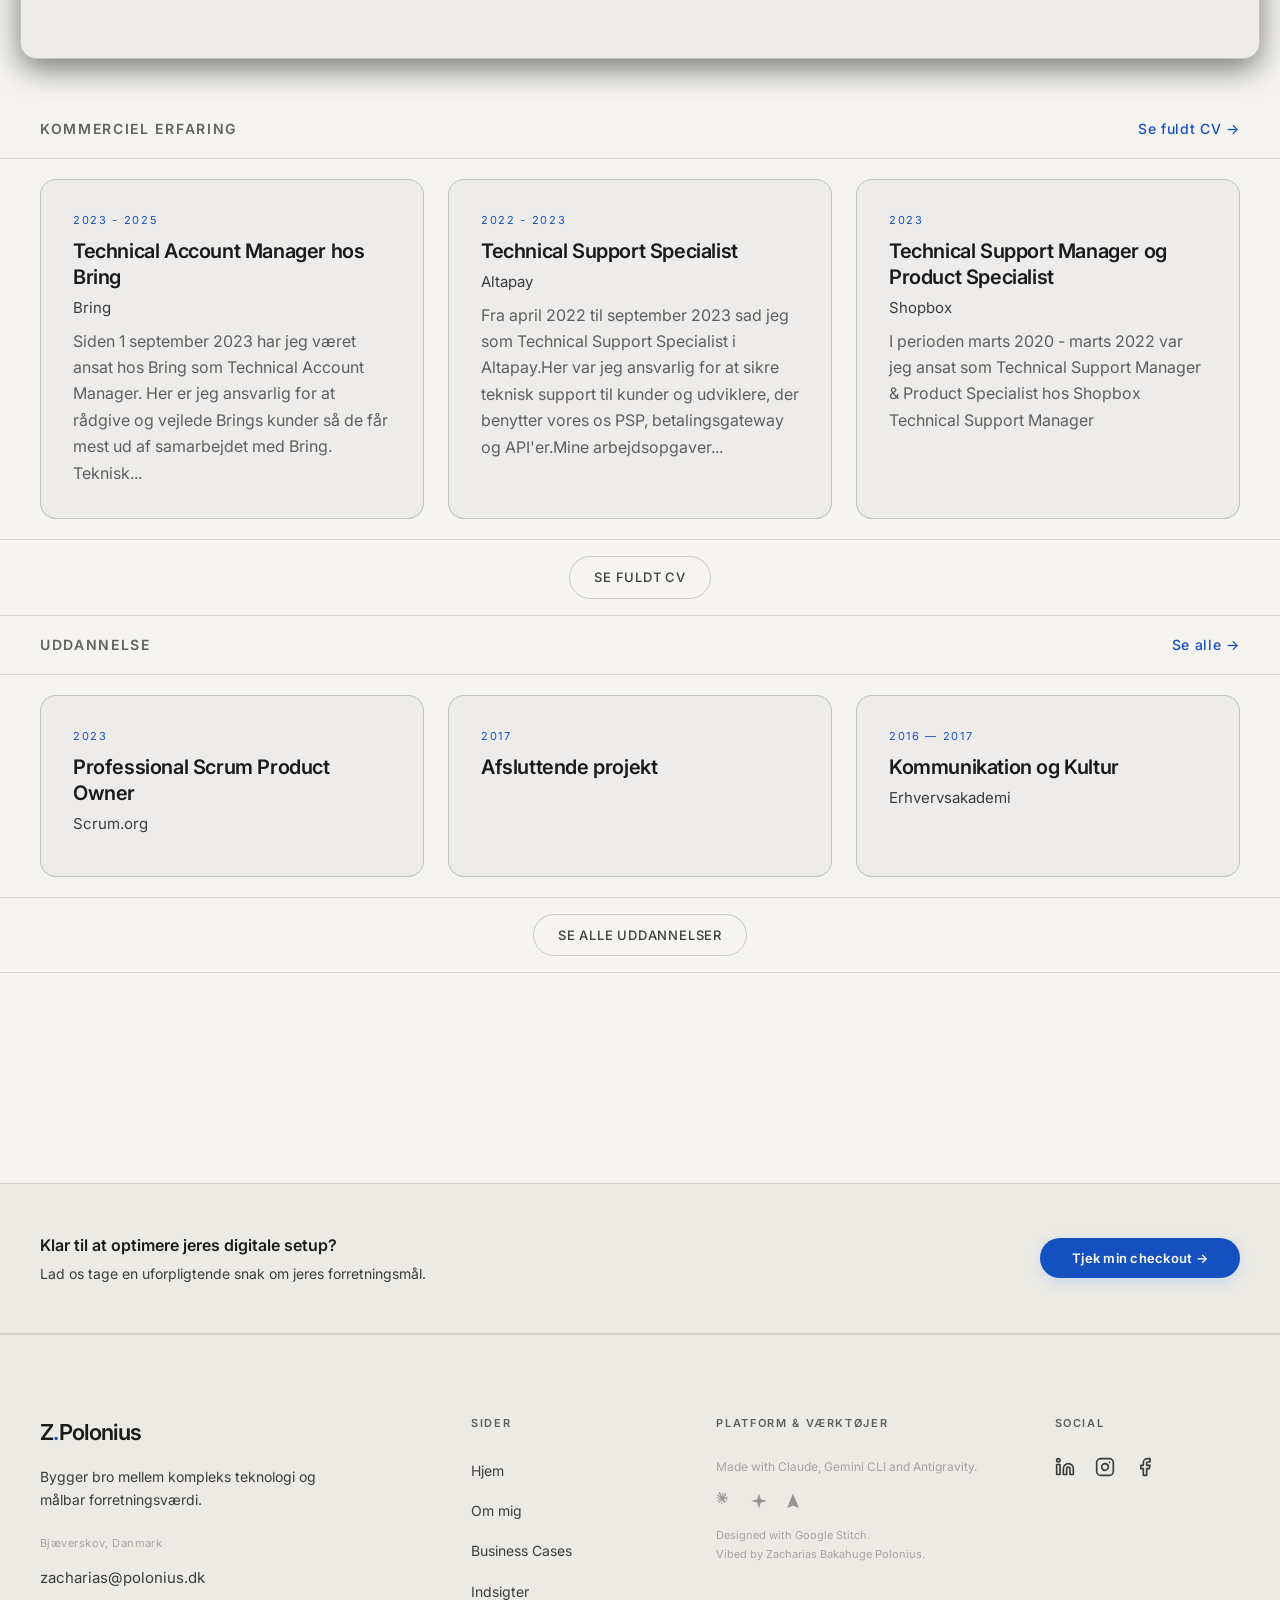
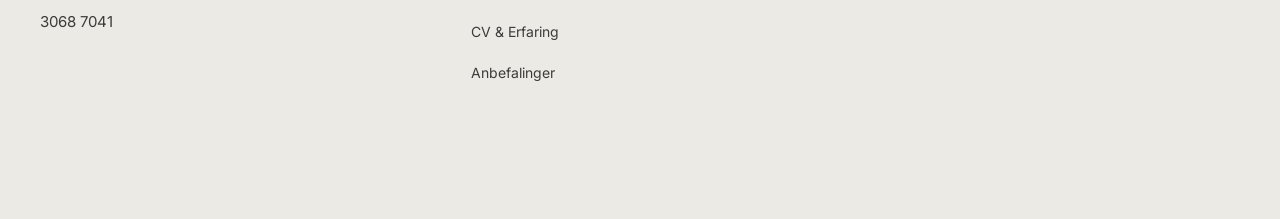
==== commit 448647a8: "Calm the origami crane and remove the dashed route preview The crane zigzagged across the full page " ====
--- a/index.html
+++ b/index.html
@@ -84,14 +84,14 @@
 
   <!-- Resource Prioritization -->
   <link rel="preload" href="https://fonts.googleapis.com/css2?family=Inter:wght@400;500;600;700&display=swap" as="style">
-  <link rel="preload" href="css/style.css?v=1.5.0" as="style">
+  <link rel="preload" href="css/style.css?v=1.5.1" as="style">
 
   <!-- Preconnect for faster font loading -->
   <link rel="preconnect" href="https://fonts.googleapis.com">
   <link rel="preconnect" href="https://fonts.gstatic.com" crossorigin>
   <link href="https://fonts.googleapis.com/css2?family=Inter:wght@400;500;600;700&display=swap" rel="stylesheet">
 
-  <link rel="stylesheet" href="css/style.css?v=1.5.0">
+  <link rel="stylesheet" href="css/style.css?v=1.5.1">
   <style>
     /* ---- HERO ----
        Fuldbredde-hero med fritlagt portræt. Tekstsøjlen har sit eget felt til
--- a/css/style.css
+++ b/css/style.css
@@ -1320,11 +1320,9 @@
   .origami-bird:hover .origami-wing-l { animation: origamiFlapL 0.4s ease-in-out infinite; }
   .origami-bird:hover .origami-wing-b { animation: origamiFlapB 0.4s ease-in-out infinite; }
 }
-/* Touch: i flugt ligger fuglen over kortkanter og links — dér skal tryk gå
-   igennem. Den kan kun trykkes på, mens den hviler. */
-@media (hover: none) {
-  .origami-bird:not(.is-resting) { pointer-events: none; }
-}
+/* I flugt ligger fuglen over kortkanter og links — dér skal klik og tryk gå
+   igennem til siden. Den kan kun klikkes, mens den hviler. */
+.origami-bird:not(.is-resting) { pointer-events: none; }
 .origami-bob.is-looping { animation: origamiLoop 0.7s cubic-bezier(0.5, 0, 0.3, 1); }
 @keyframes origamiLoop {
   40%  { transform: translateY(-18px) rotate(-200deg) scale(1.15); }
--- a/css/style.css
+++ b/css/style.css
@@ -1320,11 +1320,9 @@
   .origami-bird:hover .origami-wing-l { animation: origamiFlapL 0.4s ease-in-out infinite; }
   .origami-bird:hover .origami-wing-b { animation: origamiFlapB 0.4s ease-in-out infinite; }
 }
-/* Touch: i flugt ligger fuglen over kortkanter og links — dér skal tryk gå
-   igennem. Den kan kun trykkes på, mens den hviler. */
-@media (hover: none) {
-  .origami-bird:not(.is-resting) { pointer-events: none; }
-}
+/* I flugt ligger fuglen over kortkanter og links — dér skal klik og tryk gå
+   igennem til siden. Den kan kun klikkes, mens den hviler. */
+.origami-bird:not(.is-resting) { pointer-events: none; }
 .origami-bob.is-looping { animation: origamiLoop 0.7s cubic-bezier(0.5, 0, 0.3, 1); }
 @keyframes origamiLoop {
   40%  { transform: translateY(-18px) rotate(-200deg) scale(1.15); }
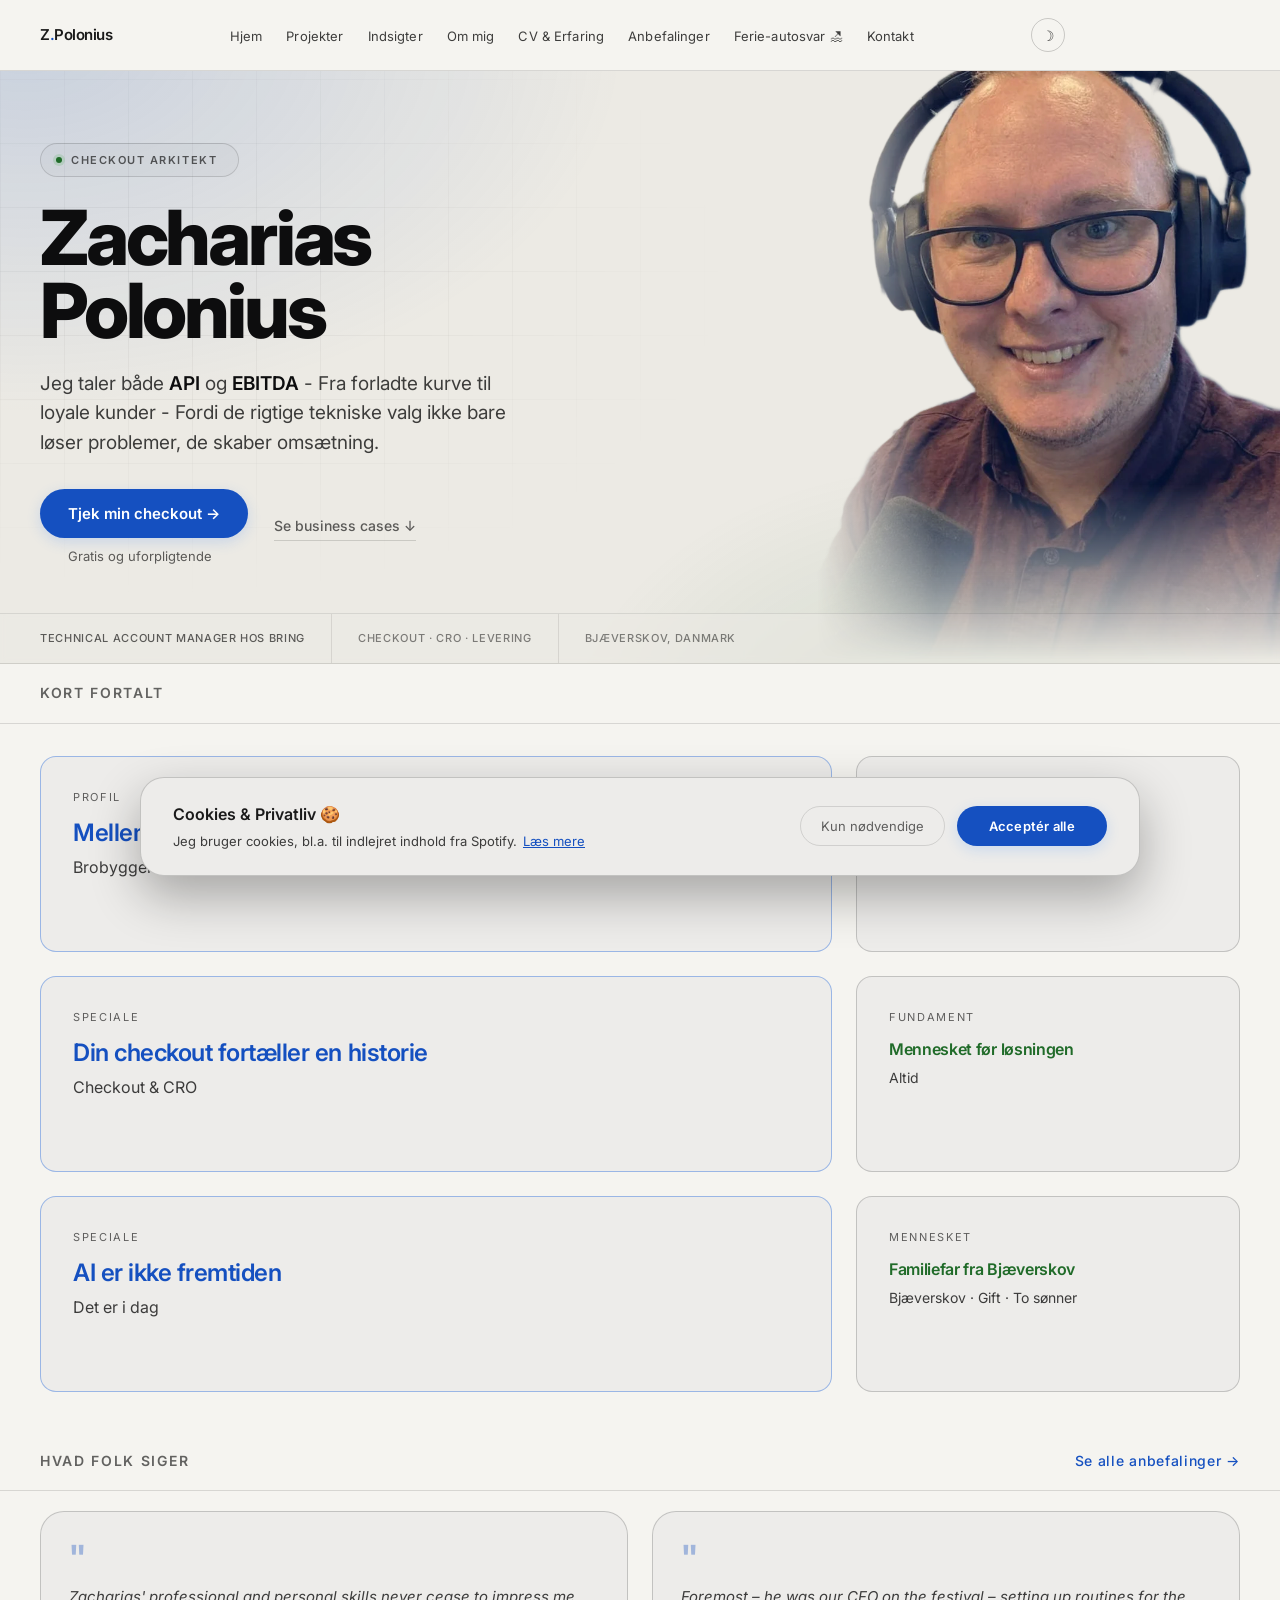
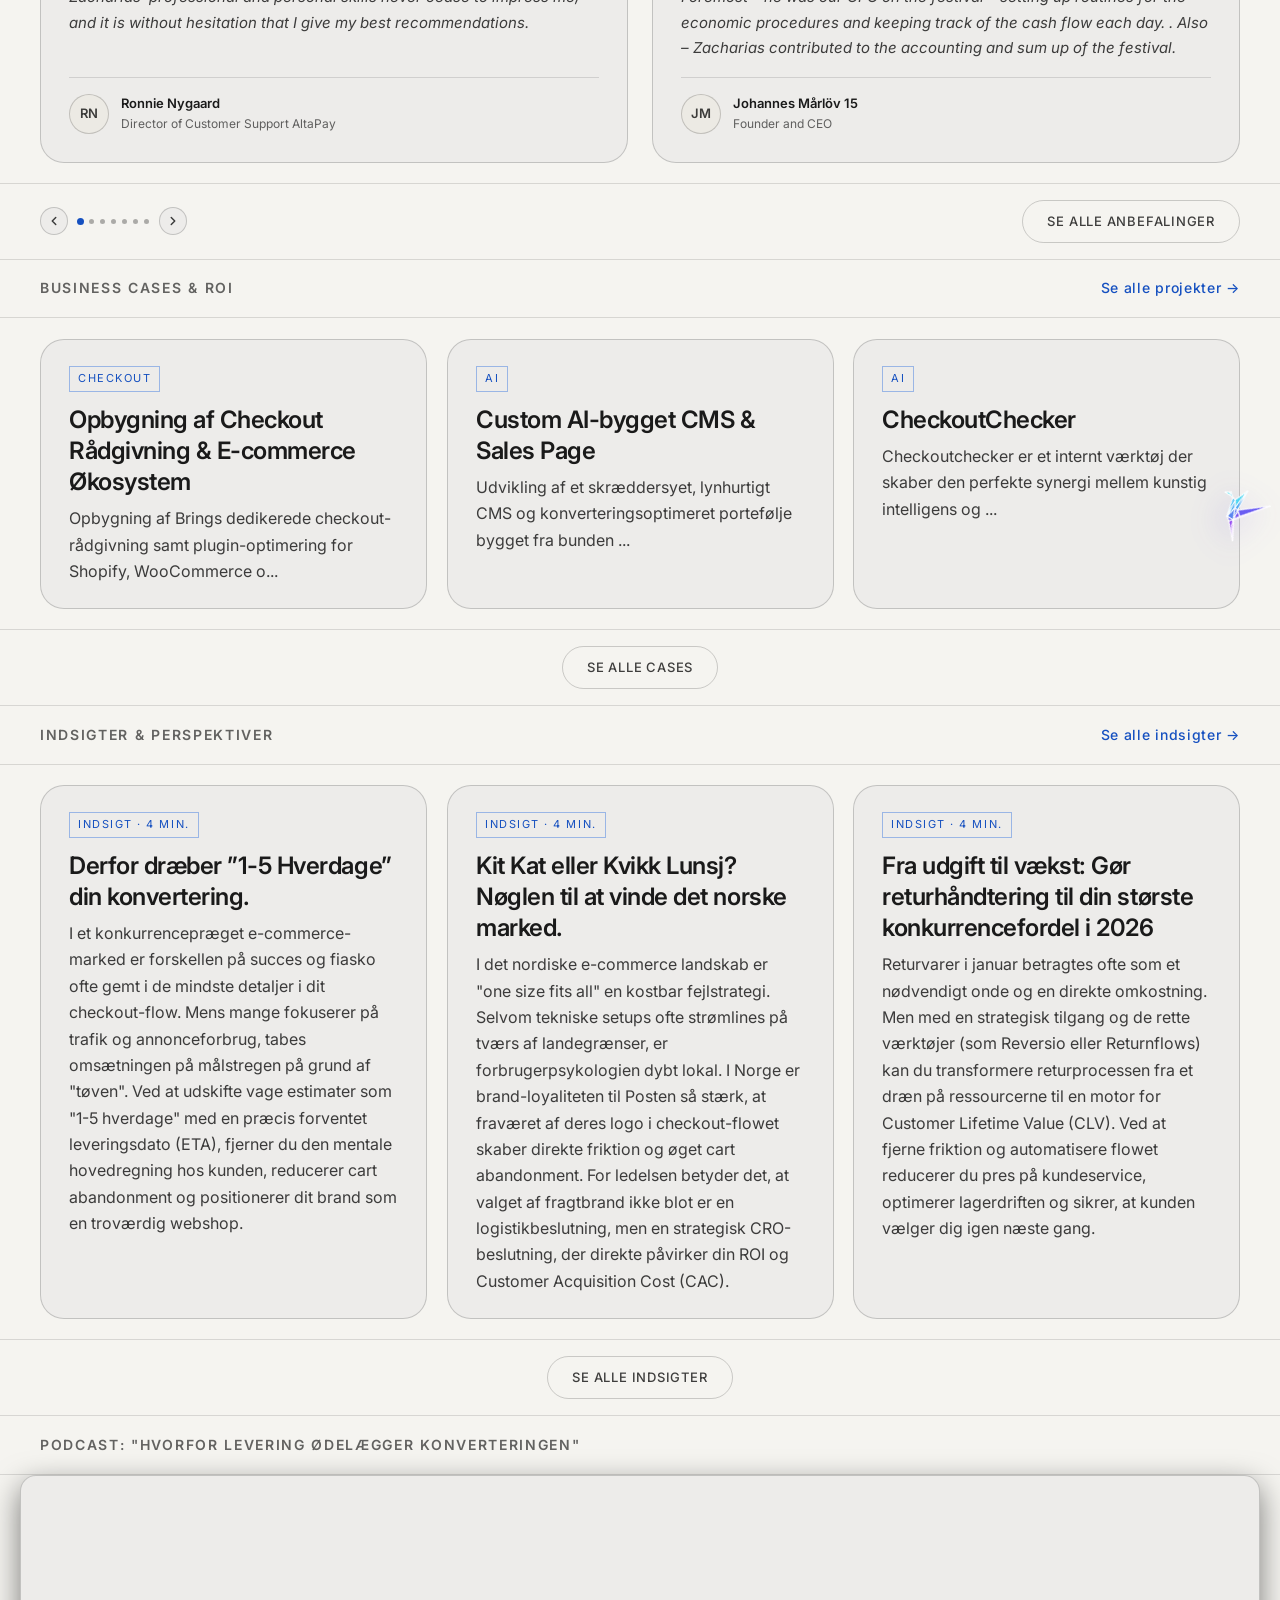
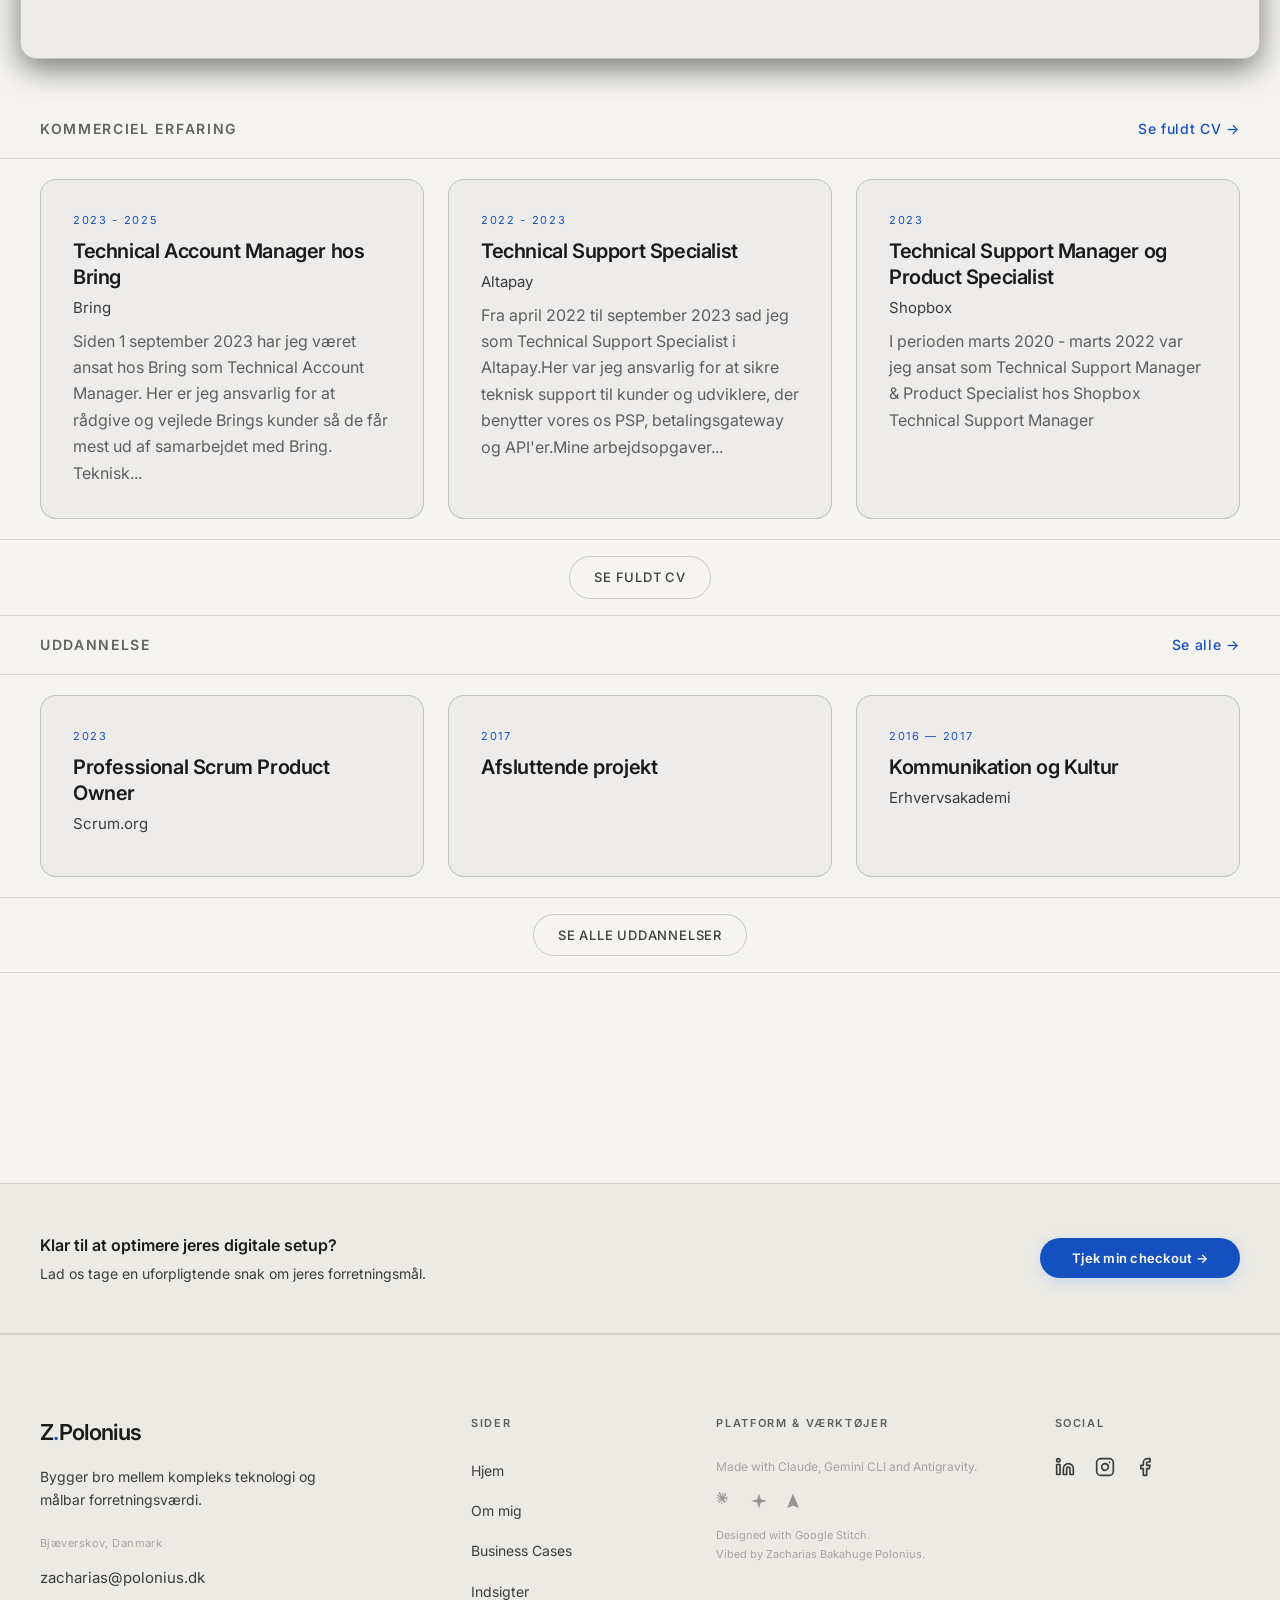
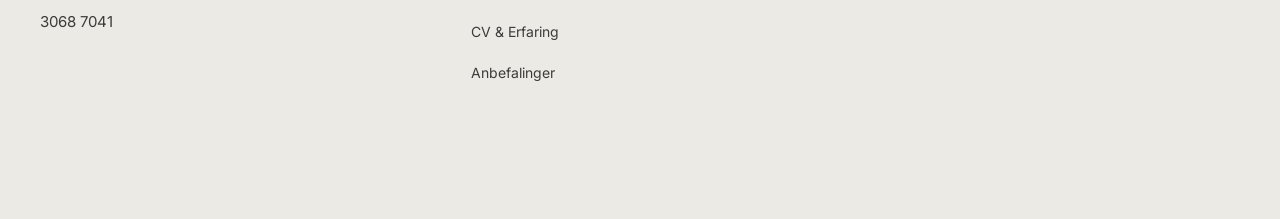
==== commit 8b23bf82: "files to handle db instead of simple content file" ====
--- a/index.html
+++ b/index.html
@@ -84,14 +84,14 @@
 
   <!-- Resource Prioritization -->
   <link rel="preload" href="https://fonts.googleapis.com/css2?family=Inter:wght@400;500;600;700&display=swap" as="style">
-  <link rel="preload" href="css/style.css?v=1.5.1" as="style">
+  <link rel="preload" href="css/style.css?v=1.5.0" as="style">
 
   <!-- Preconnect for faster font loading -->
   <link rel="preconnect" href="https://fonts.googleapis.com">
   <link rel="preconnect" href="https://fonts.gstatic.com" crossorigin>
   <link href="https://fonts.googleapis.com/css2?family=Inter:wght@400;500;600;700&display=swap" rel="stylesheet">
 
-  <link rel="stylesheet" href="css/style.css?v=1.5.1">
+  <link rel="stylesheet" href="css/style.css?v=1.5.0">
   <style>
     /* ---- HERO ----
        Fuldbredde-hero med fritlagt portræt. Tekstsøjlen har sit eget felt til
@@ -965,7 +965,7 @@
 
   <script src="https://cdnjs.cloudflare.com/ajax/libs/vanilla-tilt/1.8.0/vanilla-tilt.min.js"></script>
   <script src="js/main.js?v=1.5.0"></script>
-  <script src="js/origami.js?v=1.0.5"></script>
+  <script src="js/origami.js?v=1.0.6"></script>
   <script>
     // Sikkerheds-funktioner
     function esc(str) {
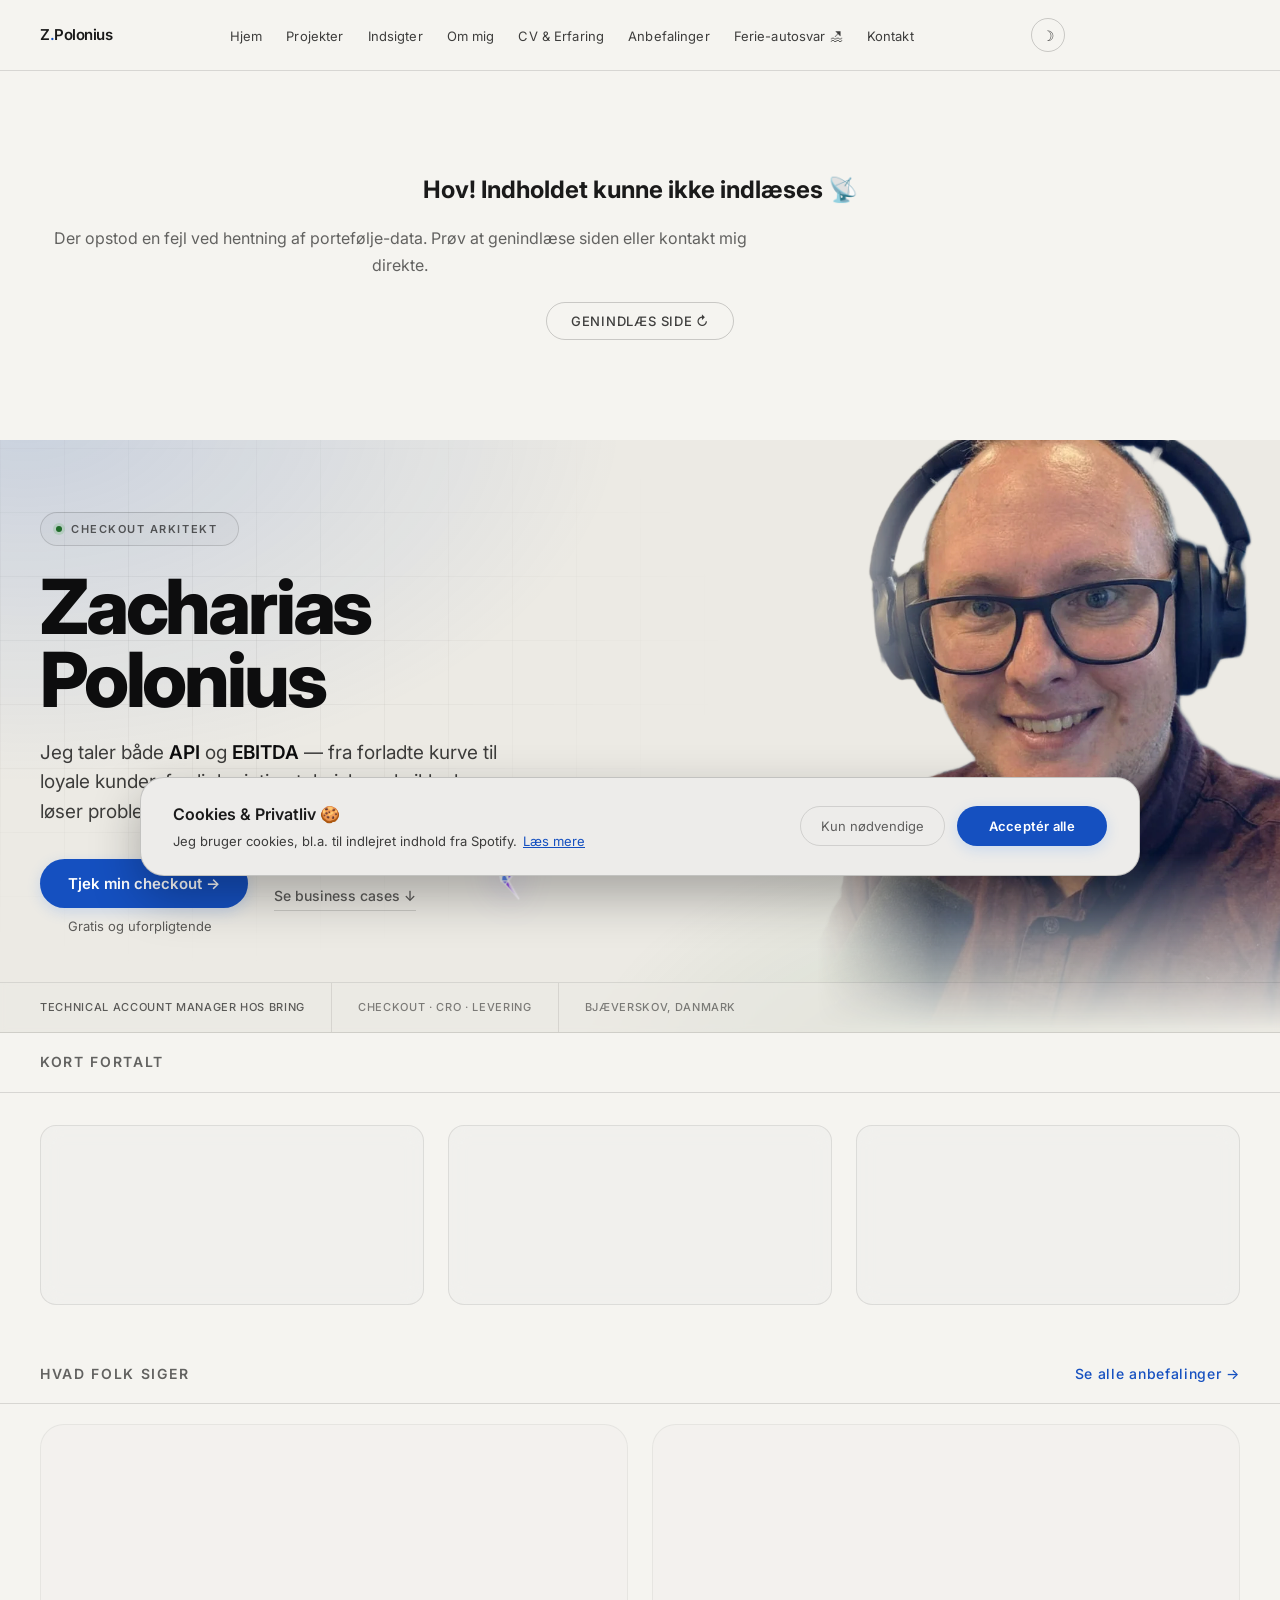
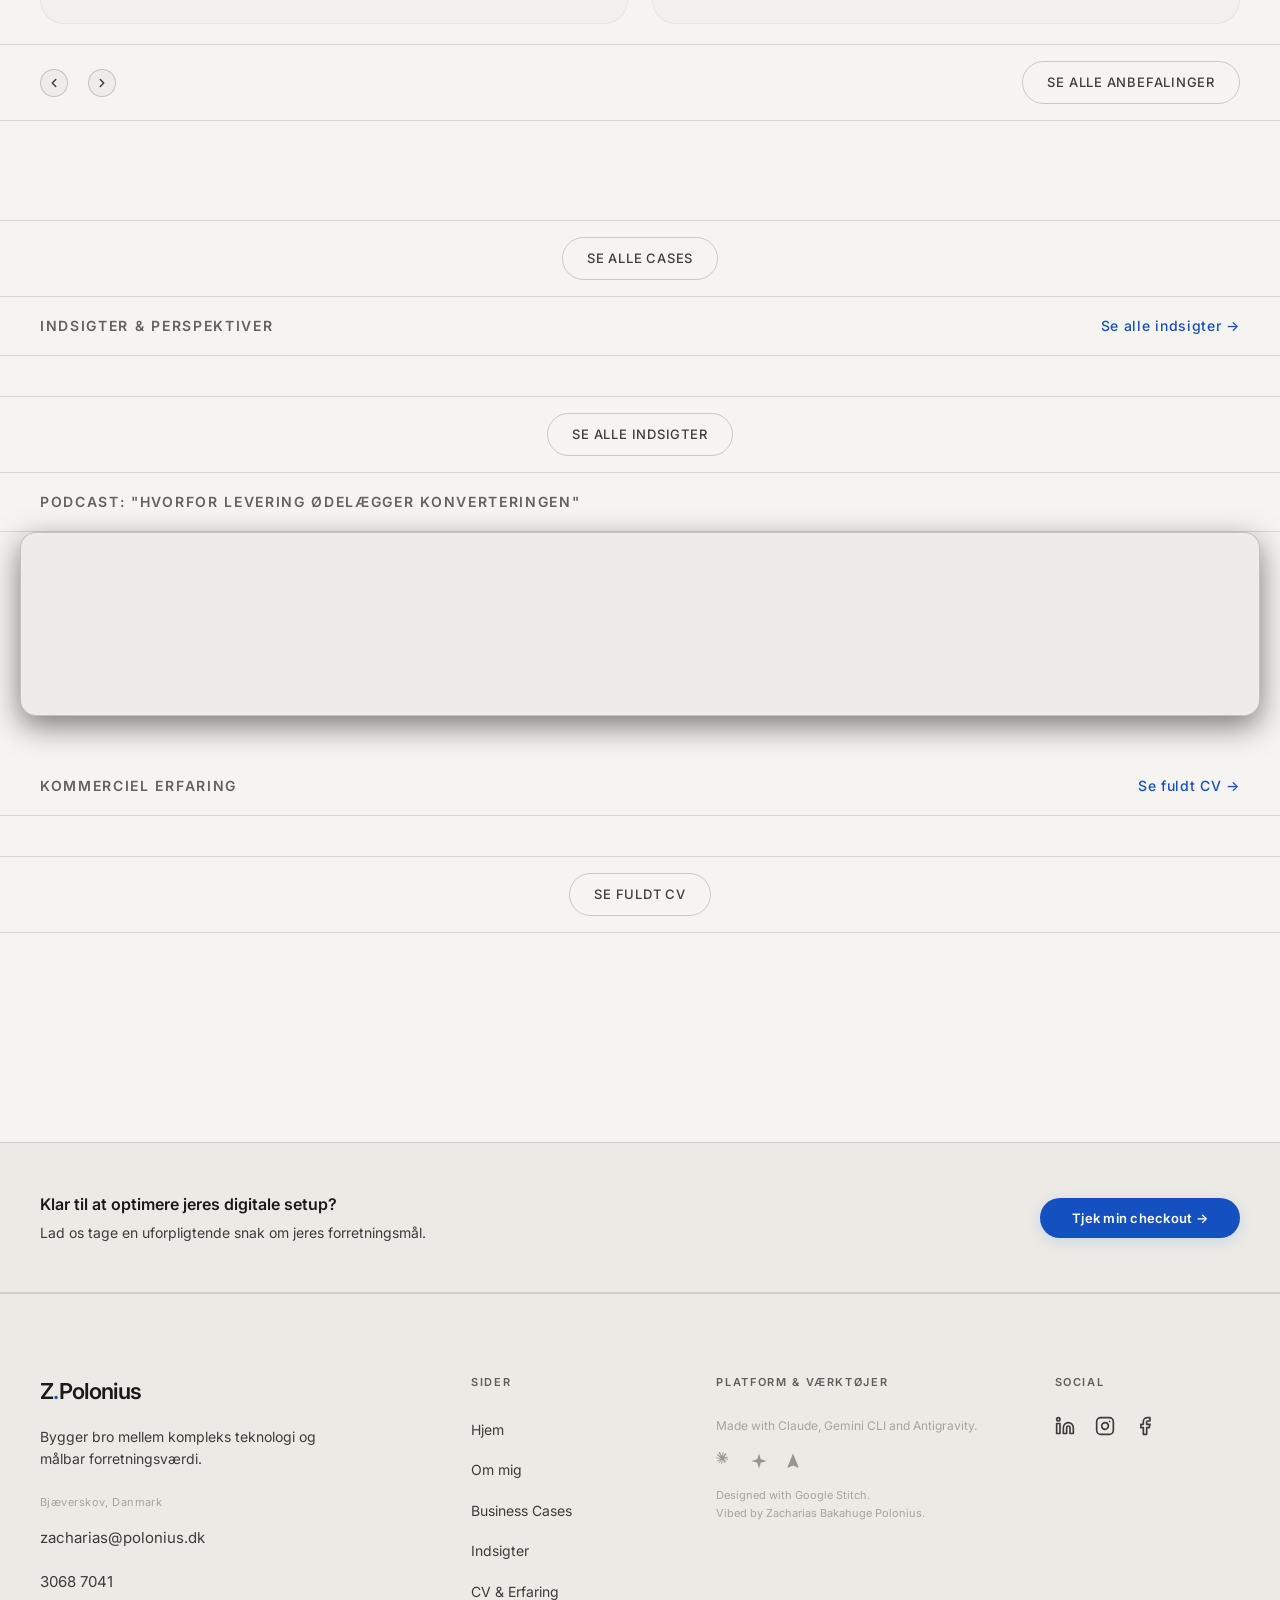
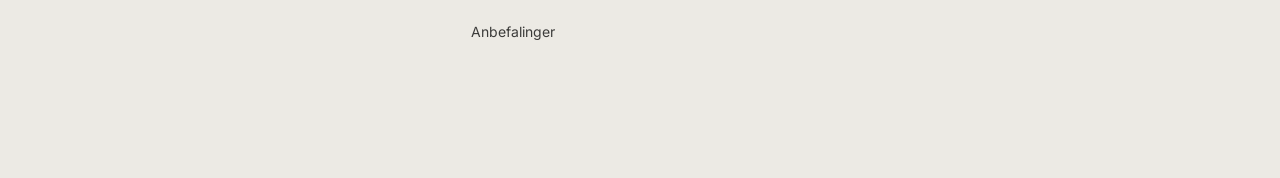
==== commit 1e58c417: "Bump main.js cache version so returning visitors get the new fetch main.js is cached for a year. Ret" ====
--- a/index.html
+++ b/index.html
@@ -964,7 +964,7 @@
   <footer id="global-footer" class="footer"></footer>
 
   <script src="https://cdnjs.cloudflare.com/ajax/libs/vanilla-tilt/1.8.0/vanilla-tilt.min.js"></script>
-  <script src="js/main.js?v=1.5.0"></script>
+  <script src="js/main.js?v=1.5.1"></script>
   <script src="js/origami.js?v=1.0.6"></script>
   <script>
     // Sikkerheds-funktioner
--- a/css/style.css
+++ b/css/style.css
@@ -1320,9 +1320,11 @@
   .origami-bird:hover .origami-wing-l { animation: origamiFlapL 0.4s ease-in-out infinite; }
   .origami-bird:hover .origami-wing-b { animation: origamiFlapB 0.4s ease-in-out infinite; }
 }
-/* I flugt ligger fuglen over kortkanter og links — dér skal klik og tryk gå
-   igennem til siden. Den kan kun klikkes, mens den hviler. */
-.origami-bird:not(.is-resting) { pointer-events: none; }
+/* Touch: i flugt ligger fuglen over kortkanter og links — dér skal tryk gå
+   igennem. Den kan kun trykkes på, mens den hviler. */
+@media (hover: none) {
+  .origami-bird:not(.is-resting) { pointer-events: none; }
+}
 .origami-bob.is-looping { animation: origamiLoop 0.7s cubic-bezier(0.5, 0, 0.3, 1); }
 @keyframes origamiLoop {
   40%  { transform: translateY(-18px) rotate(-200deg) scale(1.15); }
--- a/css/style.css
+++ b/css/style.css
@@ -1320,9 +1320,11 @@
   .origami-bird:hover .origami-wing-l { animation: origamiFlapL 0.4s ease-in-out infinite; }
   .origami-bird:hover .origami-wing-b { animation: origamiFlapB 0.4s ease-in-out infinite; }
 }
-/* I flugt ligger fuglen over kortkanter og links — dér skal klik og tryk gå
-   igennem til siden. Den kan kun klikkes, mens den hviler. */
-.origami-bird:not(.is-resting) { pointer-events: none; }
+/* Touch: i flugt ligger fuglen over kortkanter og links — dér skal tryk gå
+   igennem. Den kan kun trykkes på, mens den hviler. */
+@media (hover: none) {
+  .origami-bird:not(.is-resting) { pointer-events: none; }
+}
 .origami-bob.is-looping { animation: origamiLoop 0.7s cubic-bezier(0.5, 0, 0.3, 1); }
 @keyframes origamiLoop {
   40%  { transform: translateY(-18px) rotate(-200deg) scale(1.15); }
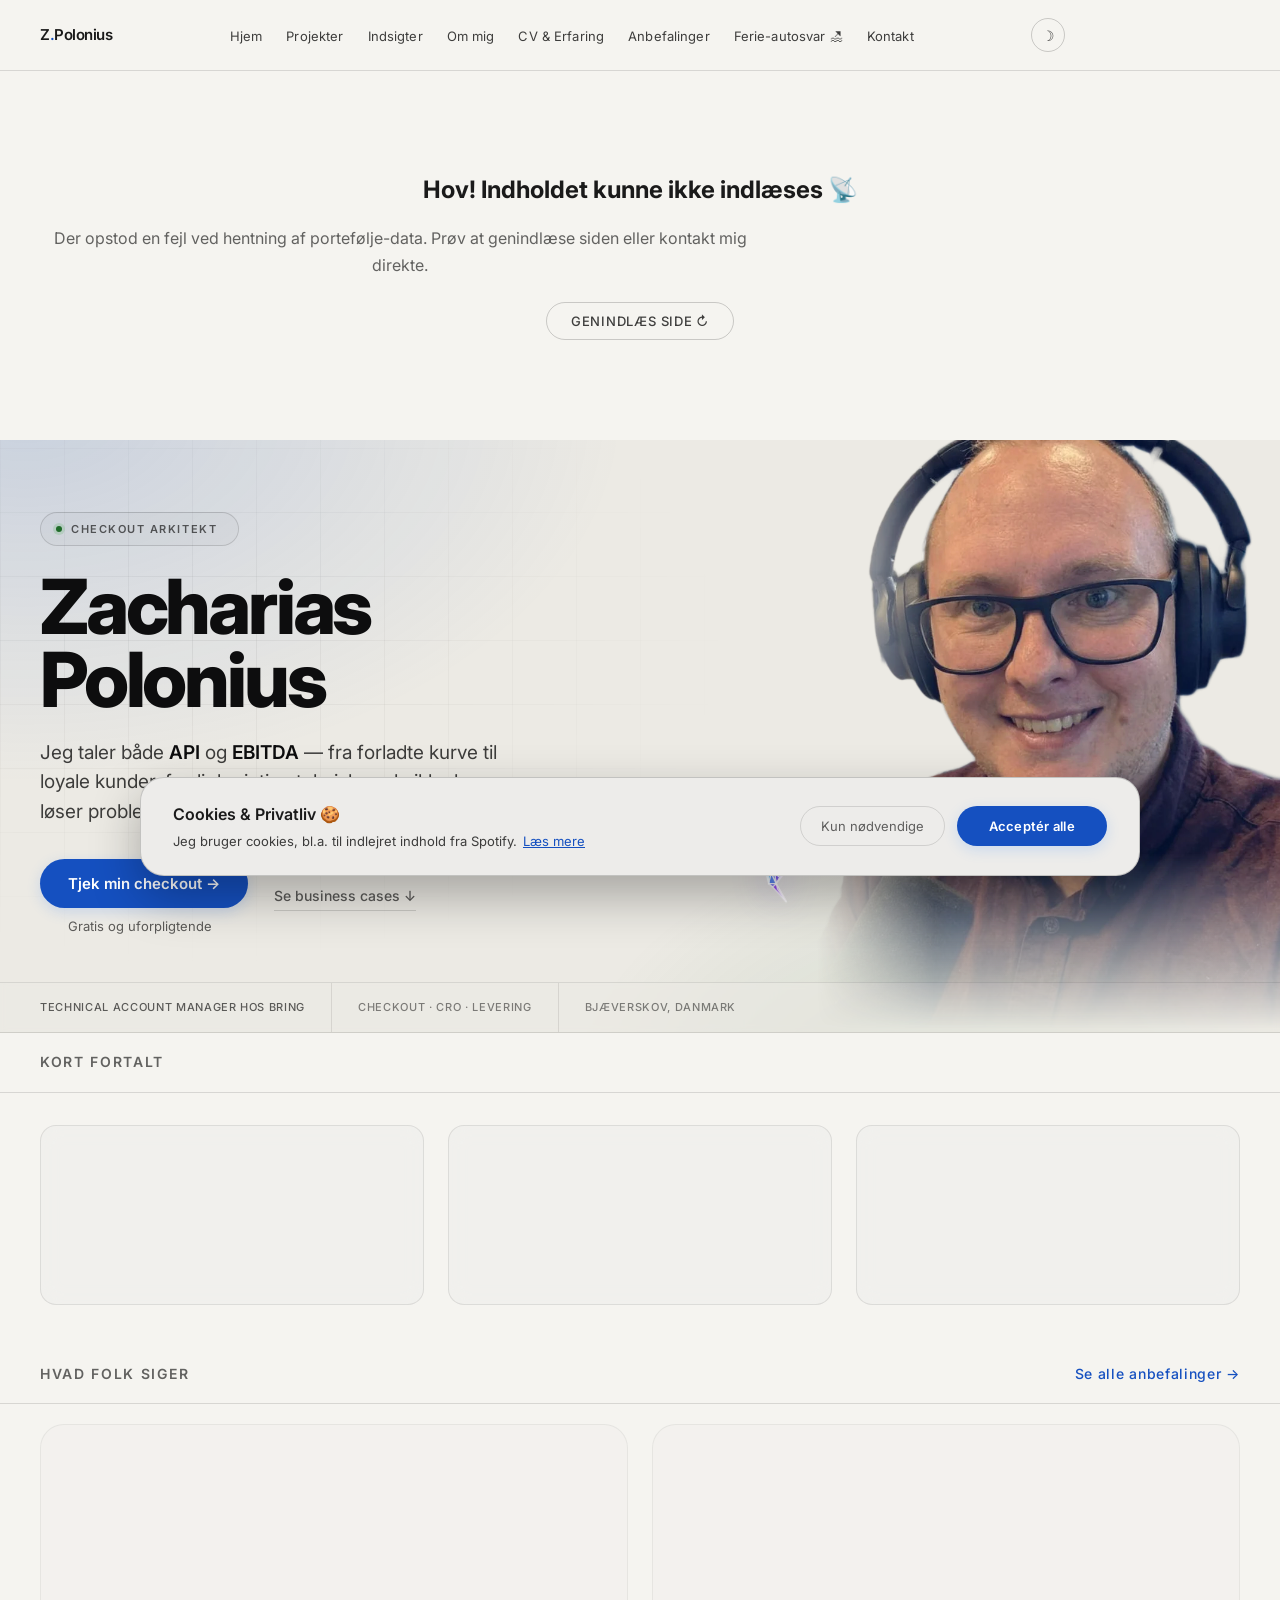
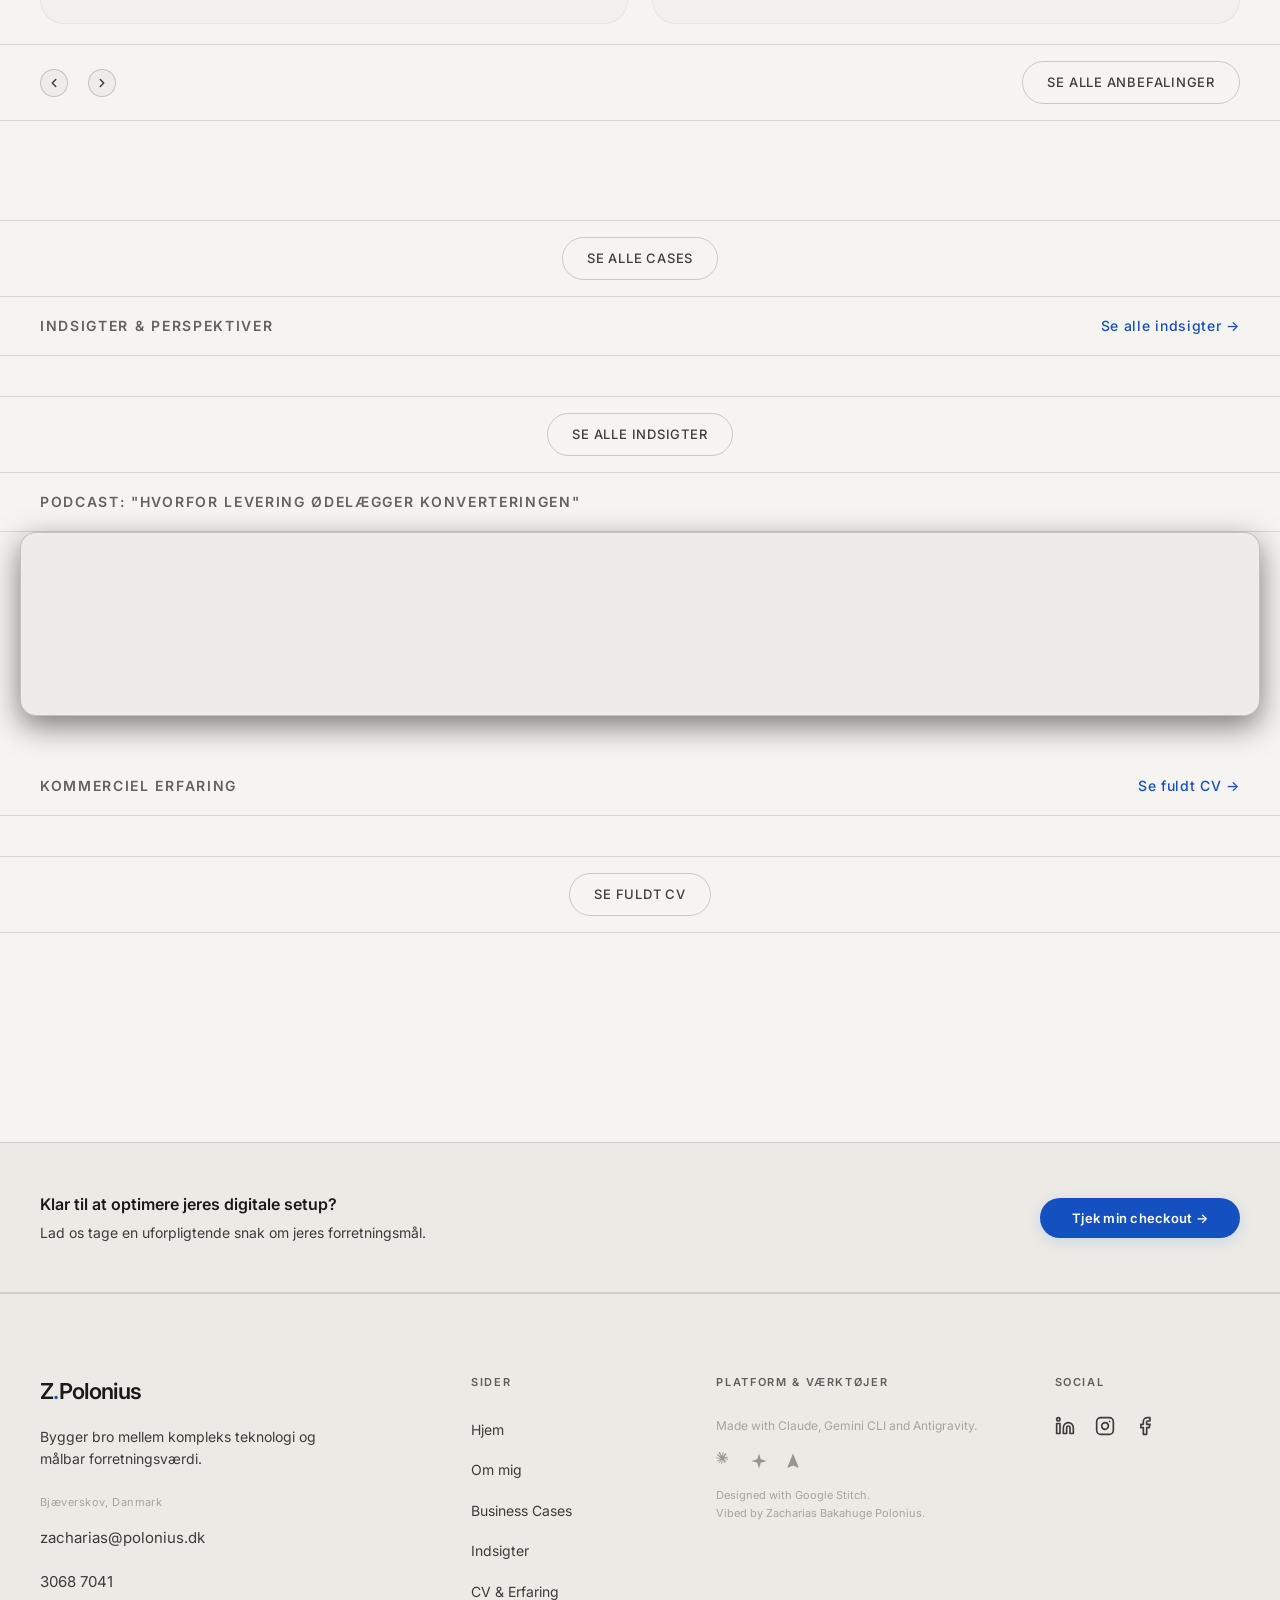
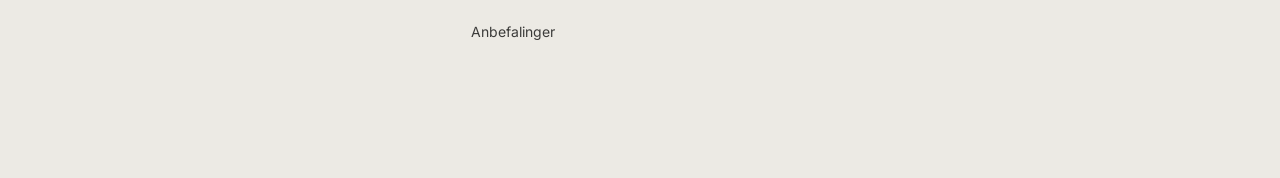
==== commit f42564f1: "Fjern ukrypteret IP-opslag og gør bento-grid ensartet Fjern tredjepartsopslaget til http://ip-api.co" ====
--- a/index.html
+++ b/index.html
@@ -84,14 +84,14 @@
 
   <!-- Resource Prioritization -->
   <link rel="preload" href="https://fonts.googleapis.com/css2?family=Inter:wght@400;500;600;700&display=swap" as="style">
-  <link rel="preload" href="css/style.css?v=1.5.0" as="style">
+  <link rel="preload" href="css/style.css?v=1.5.2" as="style">
 
   <!-- Preconnect for faster font loading -->
   <link rel="preconnect" href="https://fonts.googleapis.com">
   <link rel="preconnect" href="https://fonts.gstatic.com" crossorigin>
   <link href="https://fonts.googleapis.com/css2?family=Inter:wght@400;500;600;700&display=swap" rel="stylesheet">
 
-  <link rel="stylesheet" href="css/style.css?v=1.5.0">
+  <link rel="stylesheet" href="css/style.css?v=1.5.2">
   <style>
     /* ---- HERO ----
        Fuldbredde-hero med fritlagt portræt. Tekstsøjlen har sit eget felt til
@@ -964,7 +964,7 @@
   <footer id="global-footer" class="footer"></footer>
 
   <script src="https://cdnjs.cloudflare.com/ajax/libs/vanilla-tilt/1.8.0/vanilla-tilt.min.js"></script>
-  <script src="js/main.js?v=1.5.1"></script>
+  <script src="js/main.js?v=1.5.2"></script>
   <script src="js/origami.js?v=1.0.6"></script>
   <script>
     // Sikkerheds-funktioner
--- a/css/style.css
+++ b/css/style.css
@@ -632,13 +632,11 @@
 .bento-grid .accent-green .cell-title { color: var(--green); }
 
 /* ---- FREMHÆVEDE PROFILKORT (roadmap X5) ----
-   Sættes i admin ("Fremhæv boksen"). På computer er de dobbelt så brede,
-   så tre fremhævede + tre almindelige går op i tre rækker. Kanten og den
-   større titel følger kortets accentfarve (X4: blå = fag, grøn = menneske). */
-.bento-grid .bento-featured { grid-column: span 2; border-color: var(--border-blue); }
+   Sættes i admin ("Fremhæv boksen"). Kanten følger kortets accentfarve
+   (X4: blå = fag, grøn = menneske), mens alle kort i griddet beholder
+   samme størrelse. */
+.bento-grid .bento-featured { border-color: var(--border-blue); }
 .bento-grid .bento-featured.accent-green { border-color: var(--border-green); }
-.bento-grid .bento-featured .cell-title { font-size: 24px; line-height: 1.2; }
-.bento-grid .bento-featured .cell-sub { font-size: 16px; }
 
 @media (max-width: 768px) { 
   .bento-grid { grid-template-columns: 1fr 1fr; gap: 16px; padding: 0 20px; margin: 24px 0; } 
@@ -646,9 +644,6 @@
   .bento-grid .cell-title { font-size: 16px; }
   .bento-grid .cell-desc { font-size: 14px; }
   .bento-grid .cell-arrow { bottom: 16px; right: 16px; font-size: 12px; }
-  /* To kolonner: dobbelt bredde ville give huller — kant og titel bærer vægten */
-  .bento-grid .bento-featured { grid-column: auto; }
-  .bento-grid .bento-featured .cell-title { font-size: 19px; }
 }
 @media (max-width: 480px) { 
   .bento-grid { grid-template-columns: 1fr; } 
--- a/css/style.css
+++ b/css/style.css
@@ -632,13 +632,11 @@
 .bento-grid .accent-green .cell-title { color: var(--green); }
 
 /* ---- FREMHÆVEDE PROFILKORT (roadmap X5) ----
-   Sættes i admin ("Fremhæv boksen"). På computer er de dobbelt så brede,
-   så tre fremhævede + tre almindelige går op i tre rækker. Kanten og den
-   større titel følger kortets accentfarve (X4: blå = fag, grøn = menneske). */
-.bento-grid .bento-featured { grid-column: span 2; border-color: var(--border-blue); }
+   Sættes i admin ("Fremhæv boksen"). Kanten følger kortets accentfarve
+   (X4: blå = fag, grøn = menneske), mens alle kort i griddet beholder
+   samme størrelse. */
+.bento-grid .bento-featured { border-color: var(--border-blue); }
 .bento-grid .bento-featured.accent-green { border-color: var(--border-green); }
-.bento-grid .bento-featured .cell-title { font-size: 24px; line-height: 1.2; }
-.bento-grid .bento-featured .cell-sub { font-size: 16px; }
 
 @media (max-width: 768px) { 
   .bento-grid { grid-template-columns: 1fr 1fr; gap: 16px; padding: 0 20px; margin: 24px 0; } 
@@ -646,9 +644,6 @@
   .bento-grid .cell-title { font-size: 16px; }
   .bento-grid .cell-desc { font-size: 14px; }
   .bento-grid .cell-arrow { bottom: 16px; right: 16px; font-size: 12px; }
-  /* To kolonner: dobbelt bredde ville give huller — kant og titel bærer vægten */
-  .bento-grid .bento-featured { grid-column: auto; }
-  .bento-grid .bento-featured .cell-title { font-size: 19px; }
 }
 @media (max-width: 480px) { 
   .bento-grid { grid-template-columns: 1fr; } 
